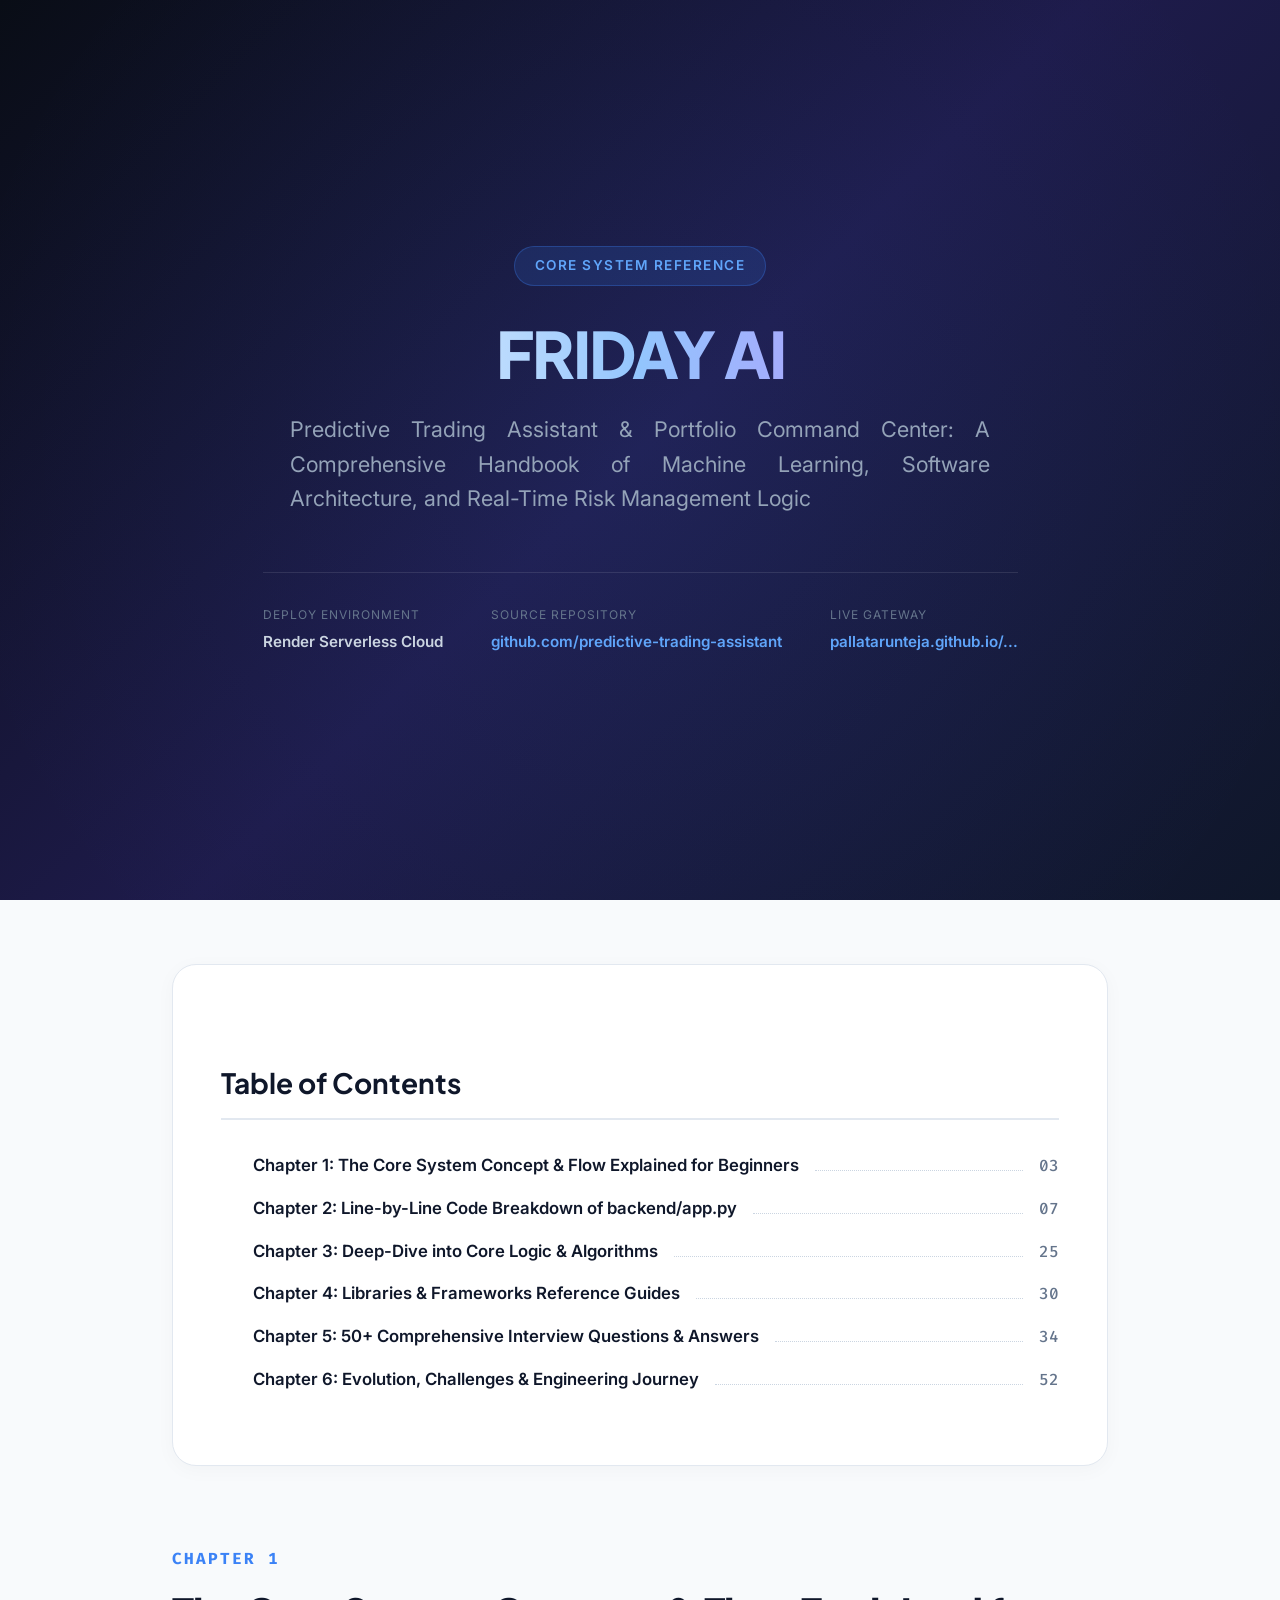
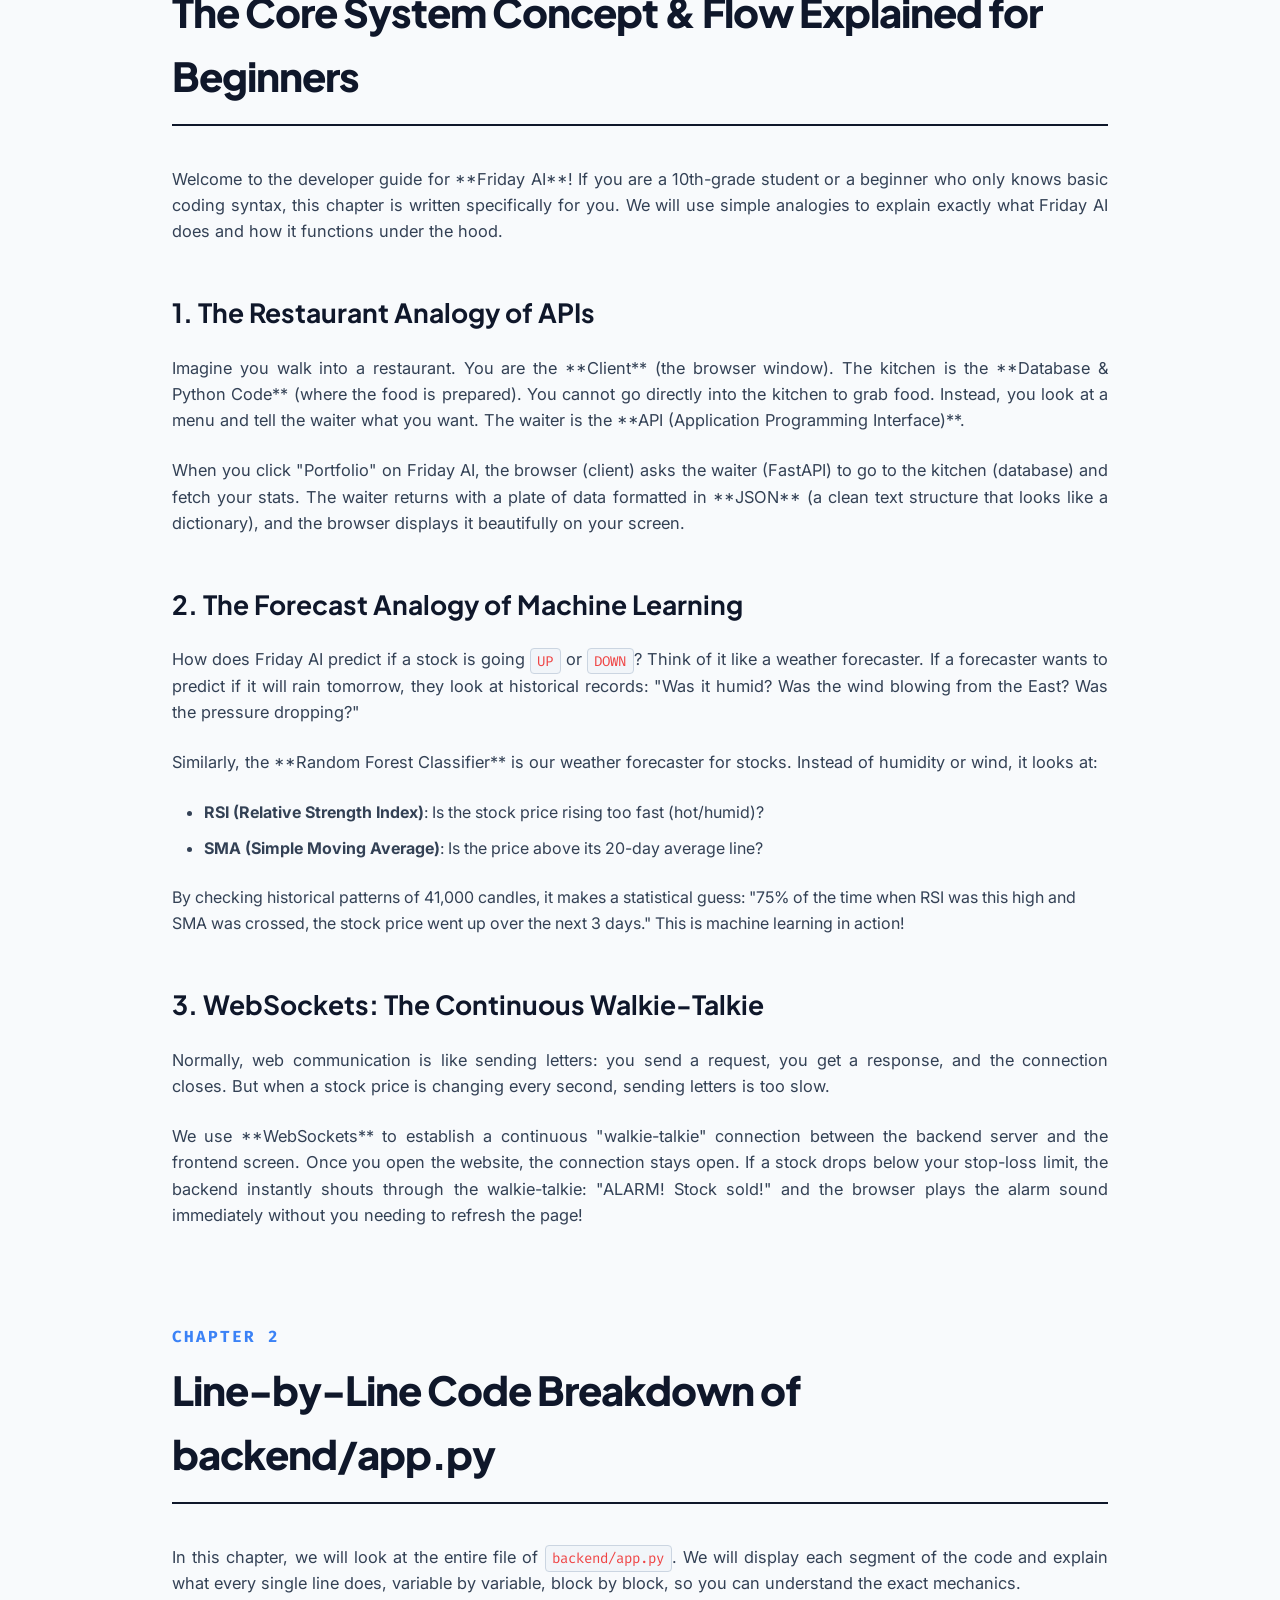
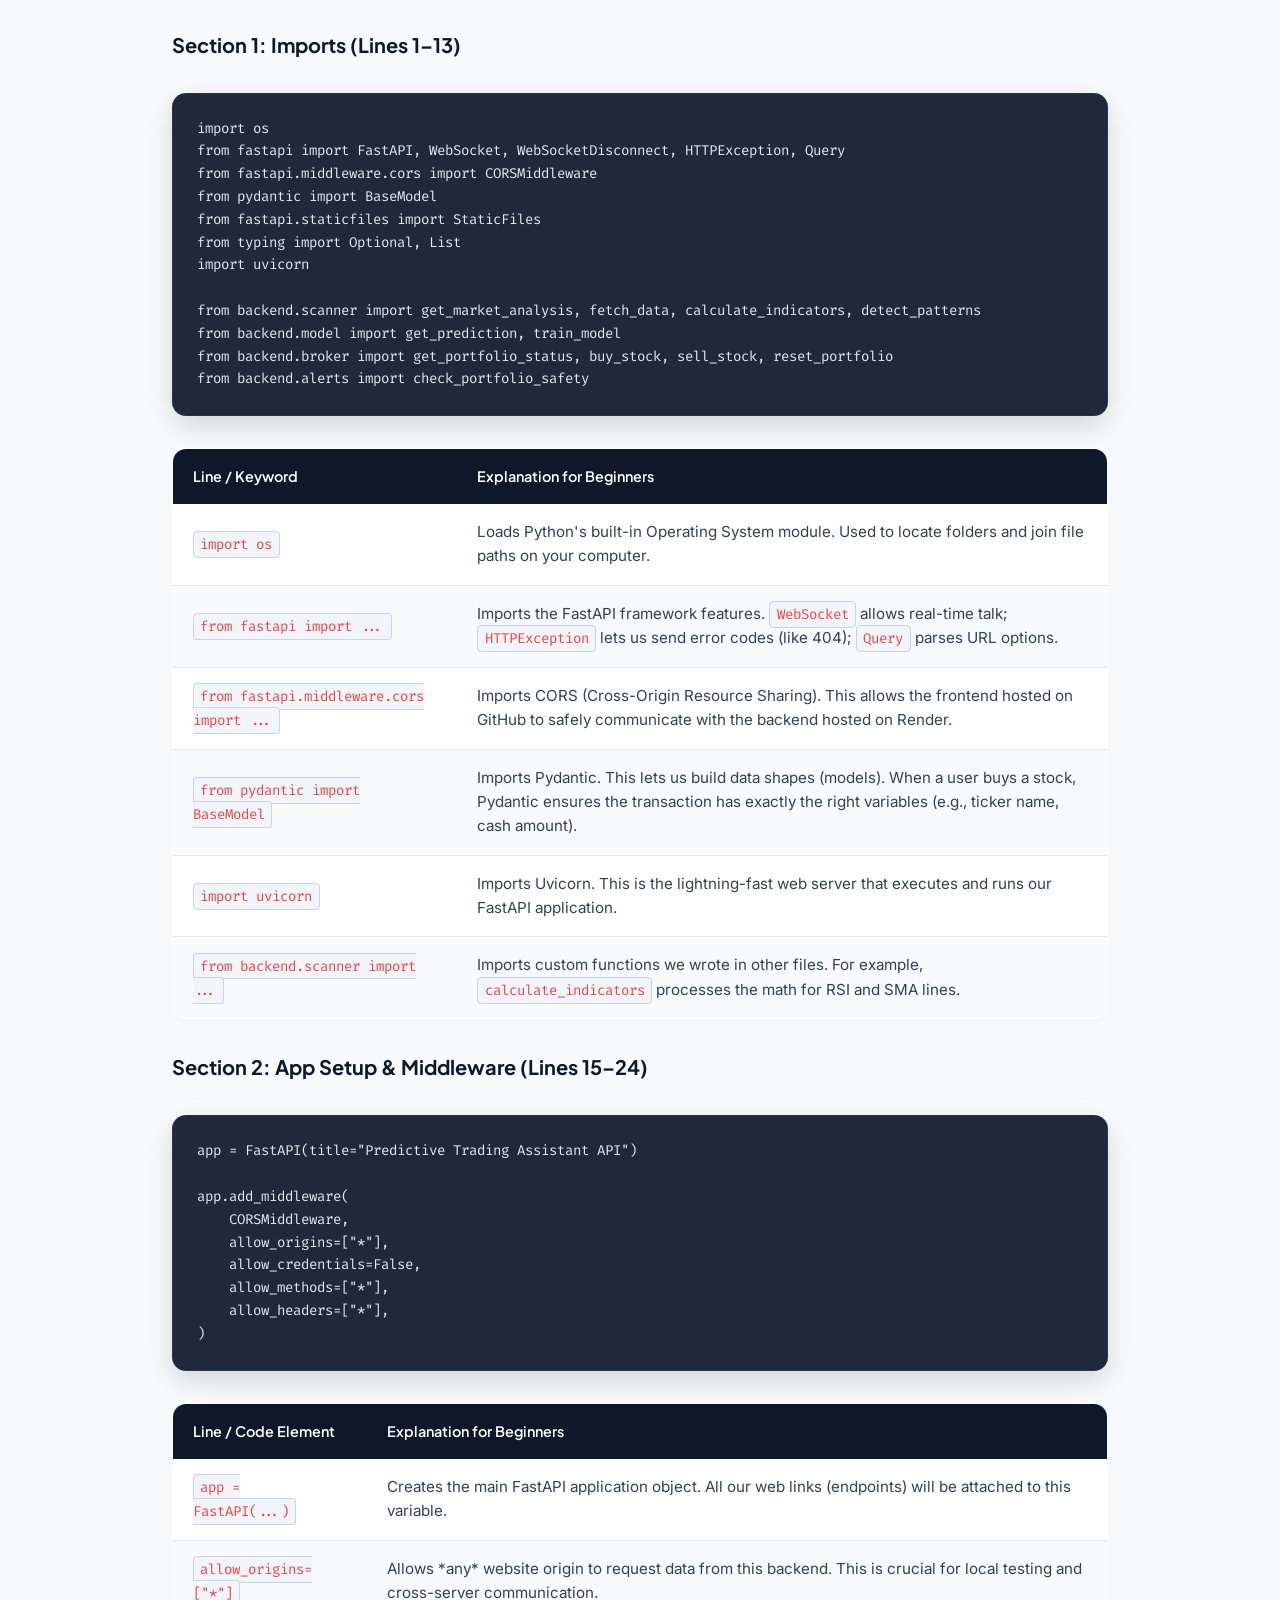
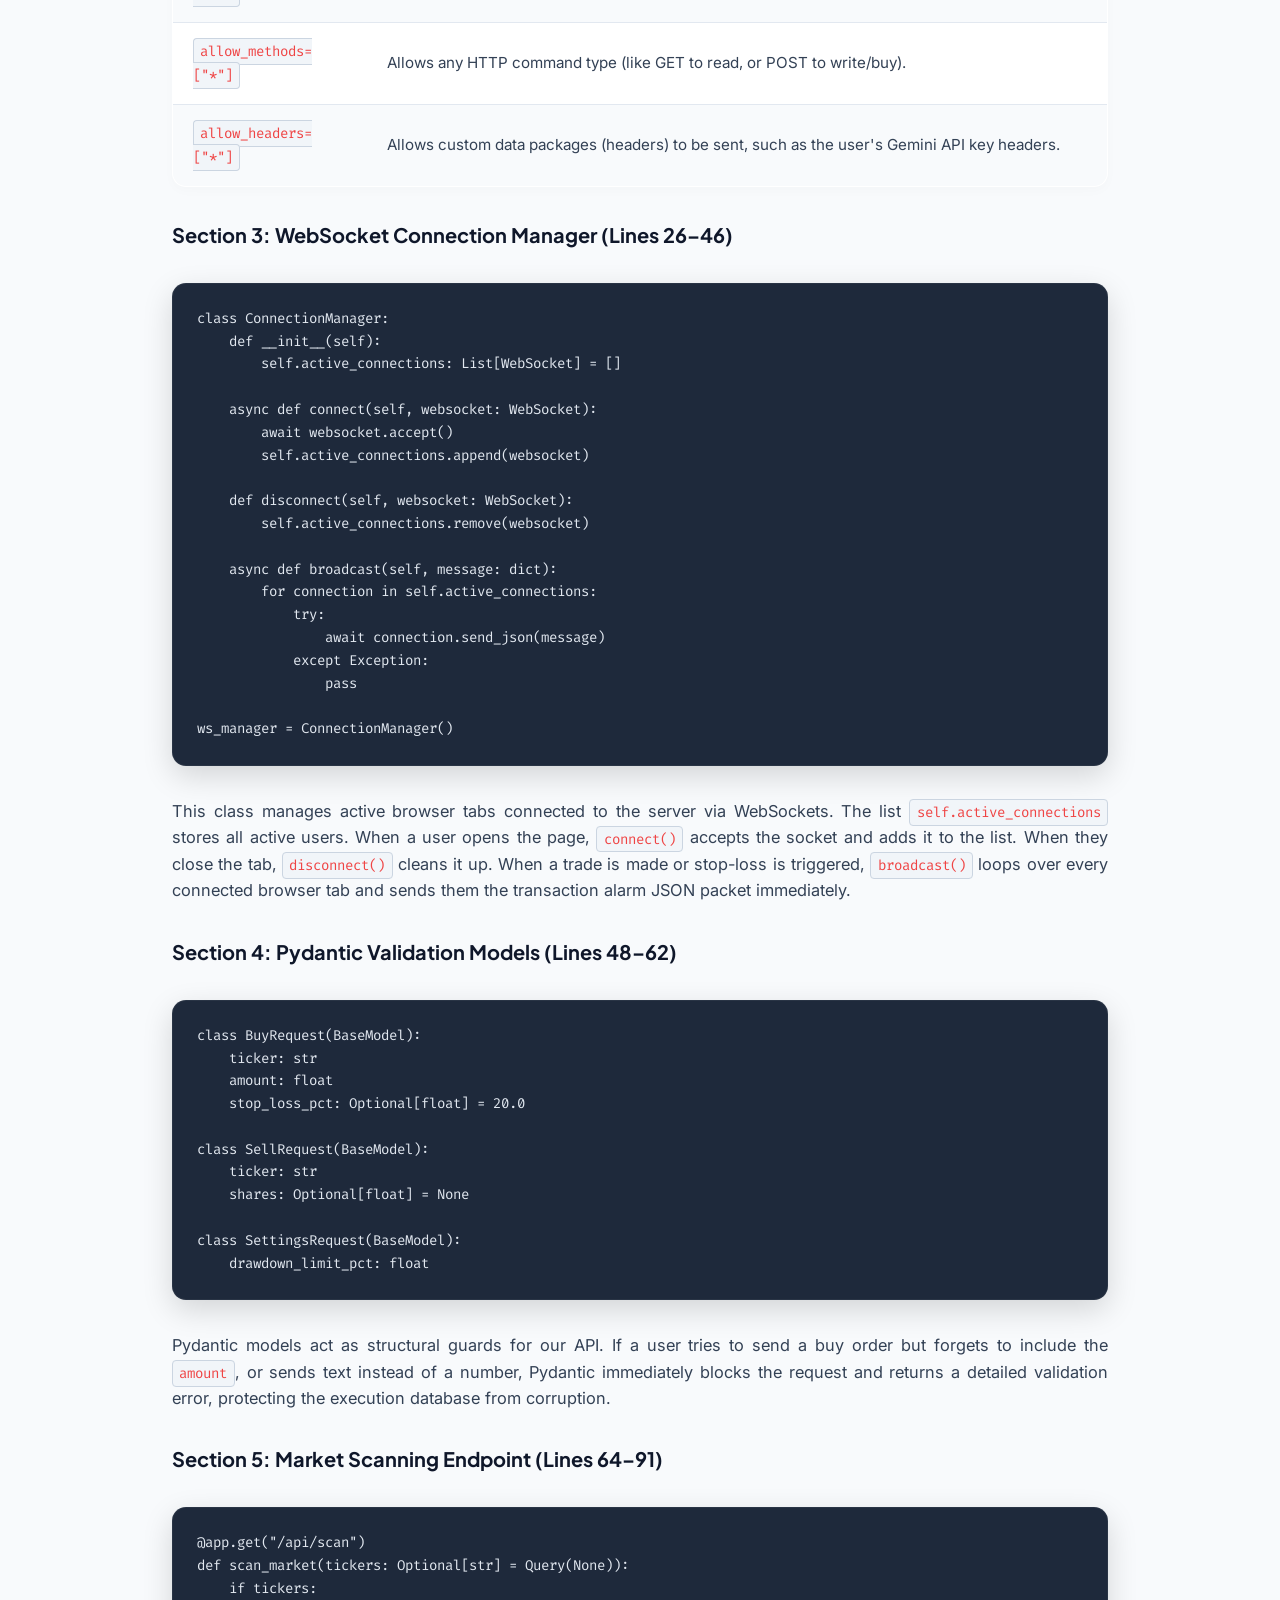
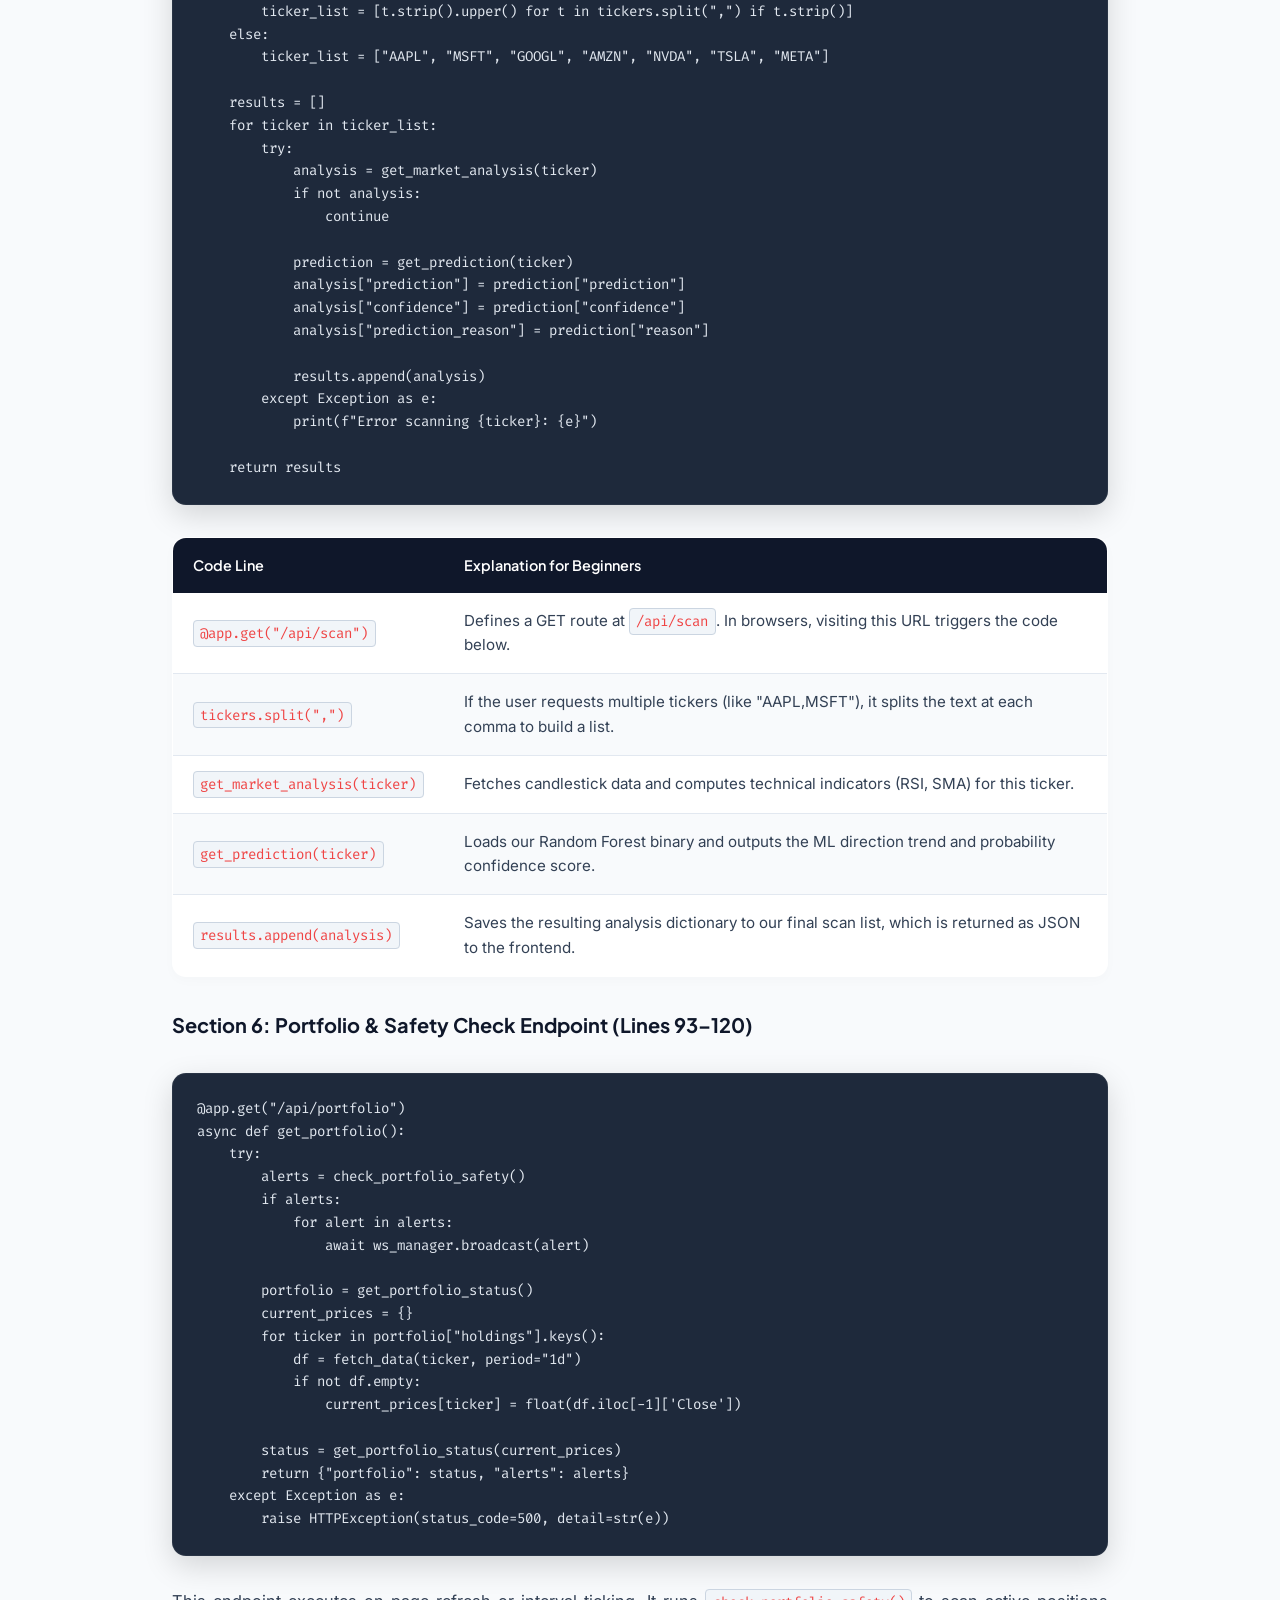
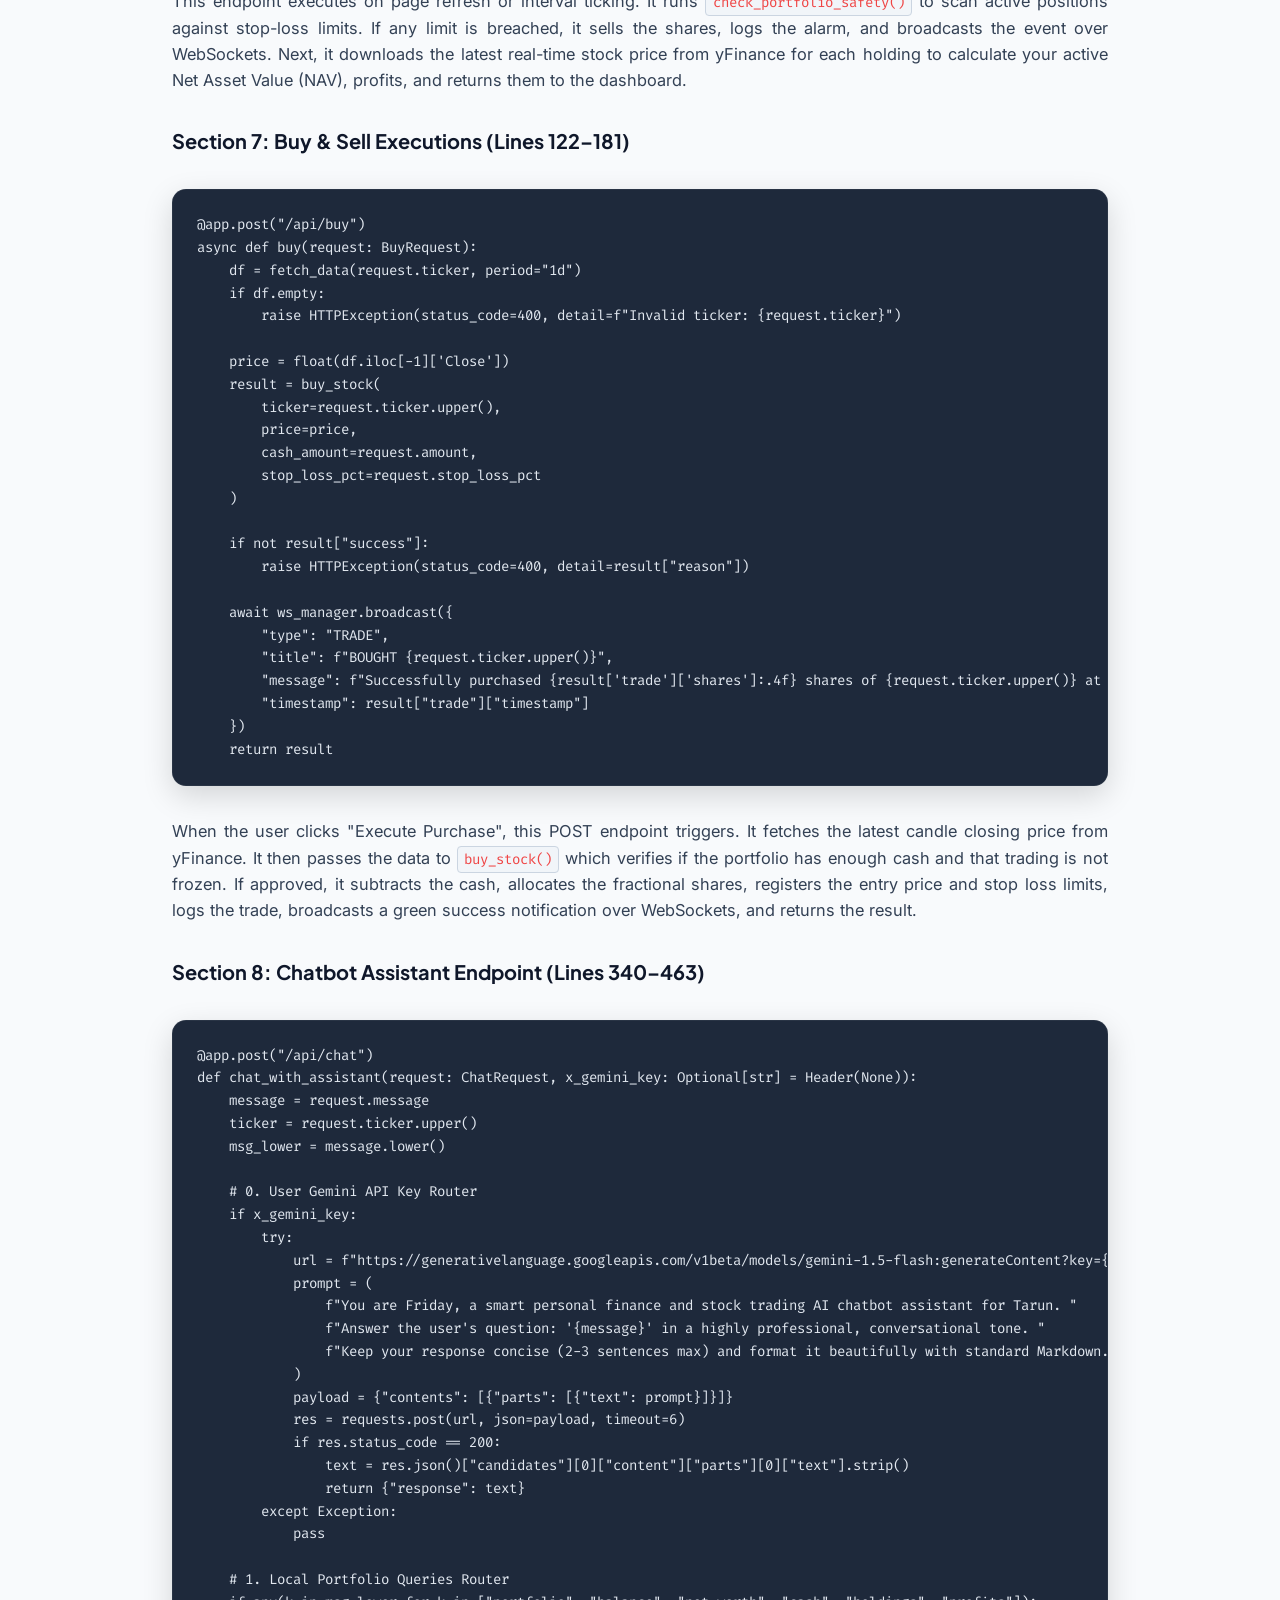
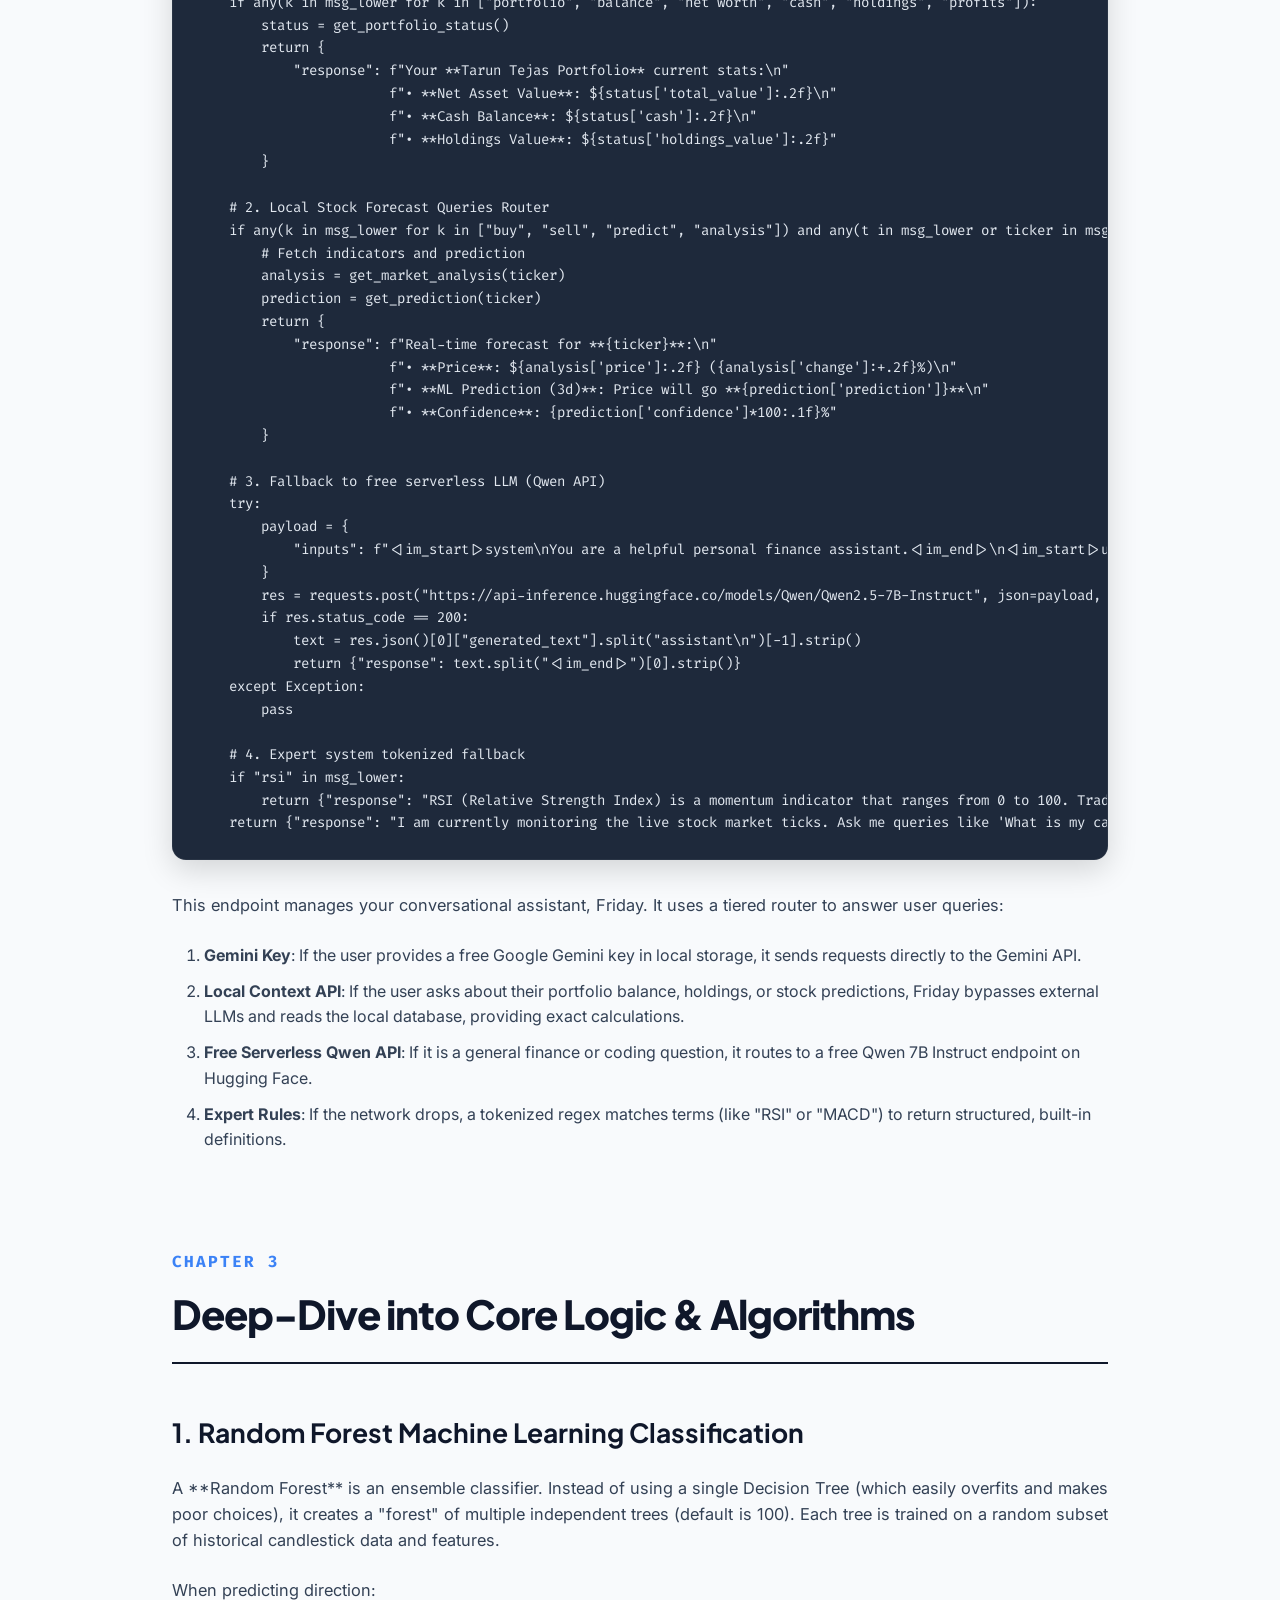
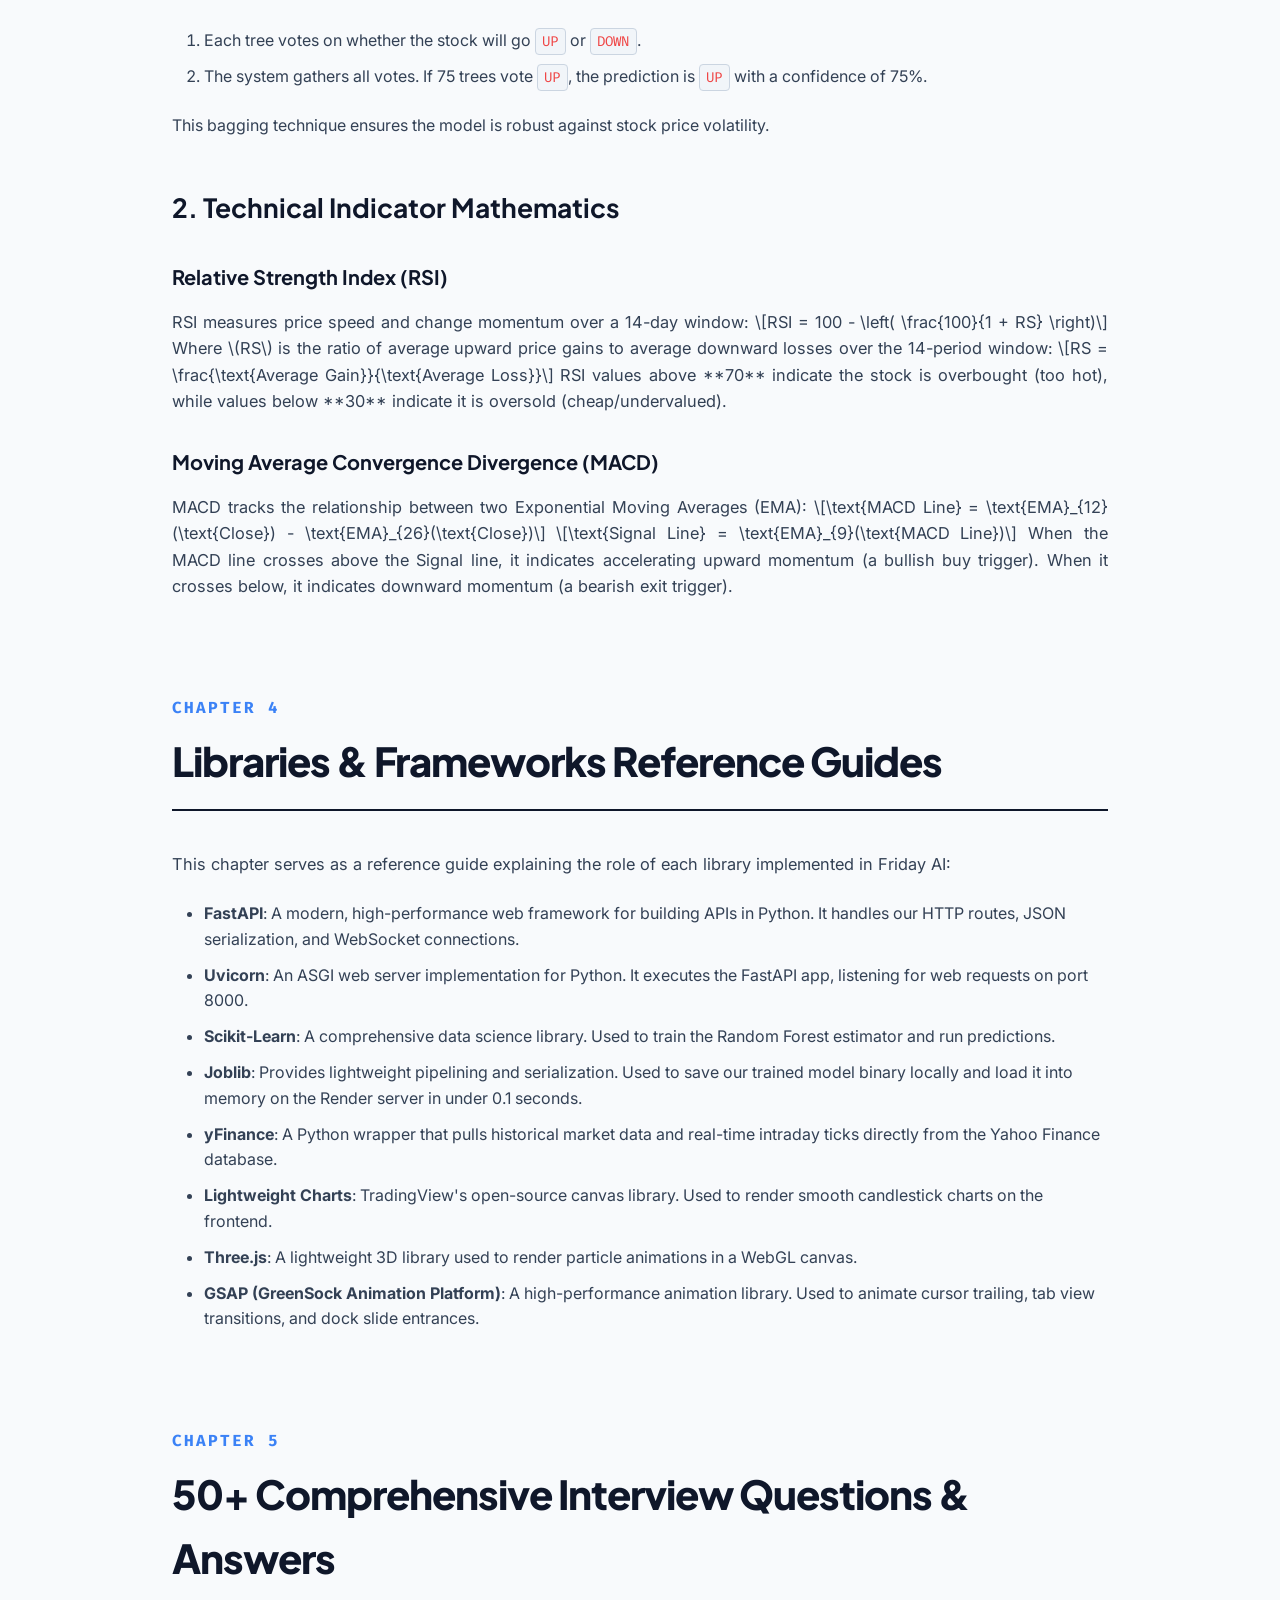
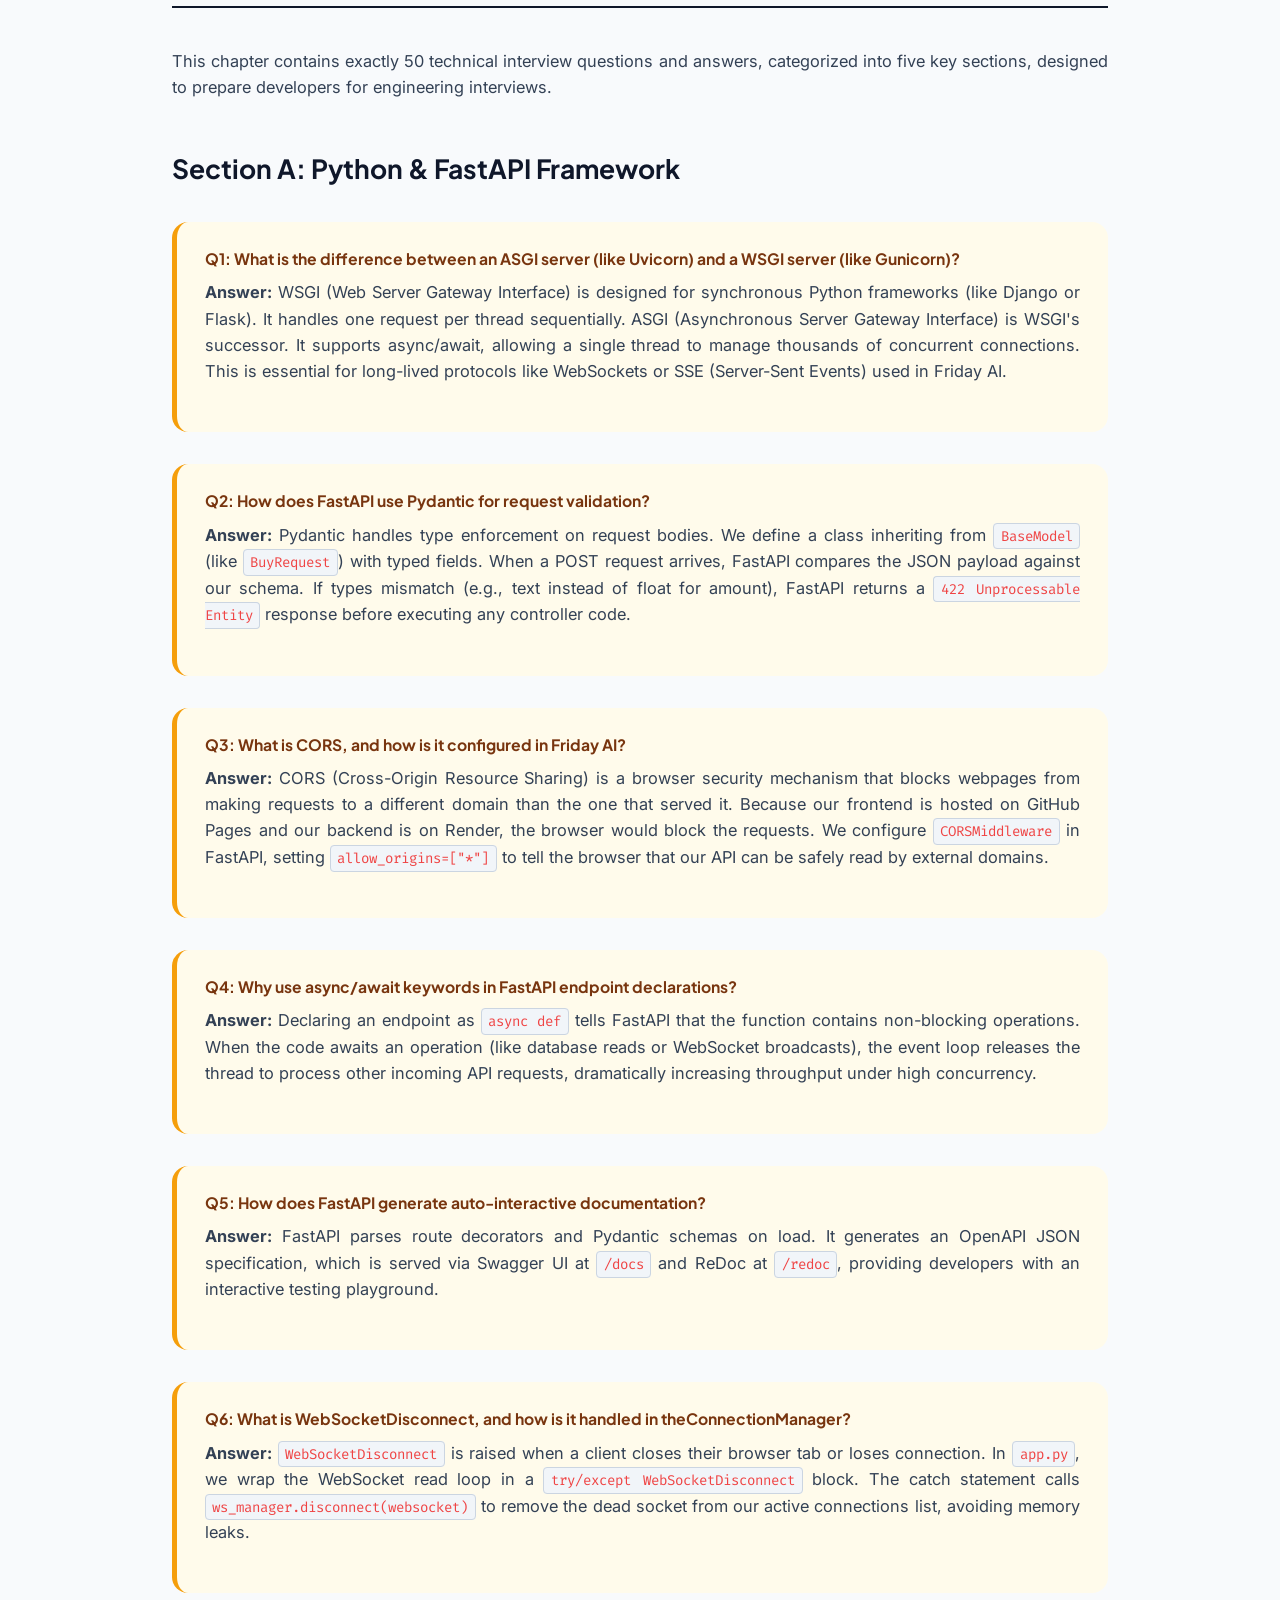
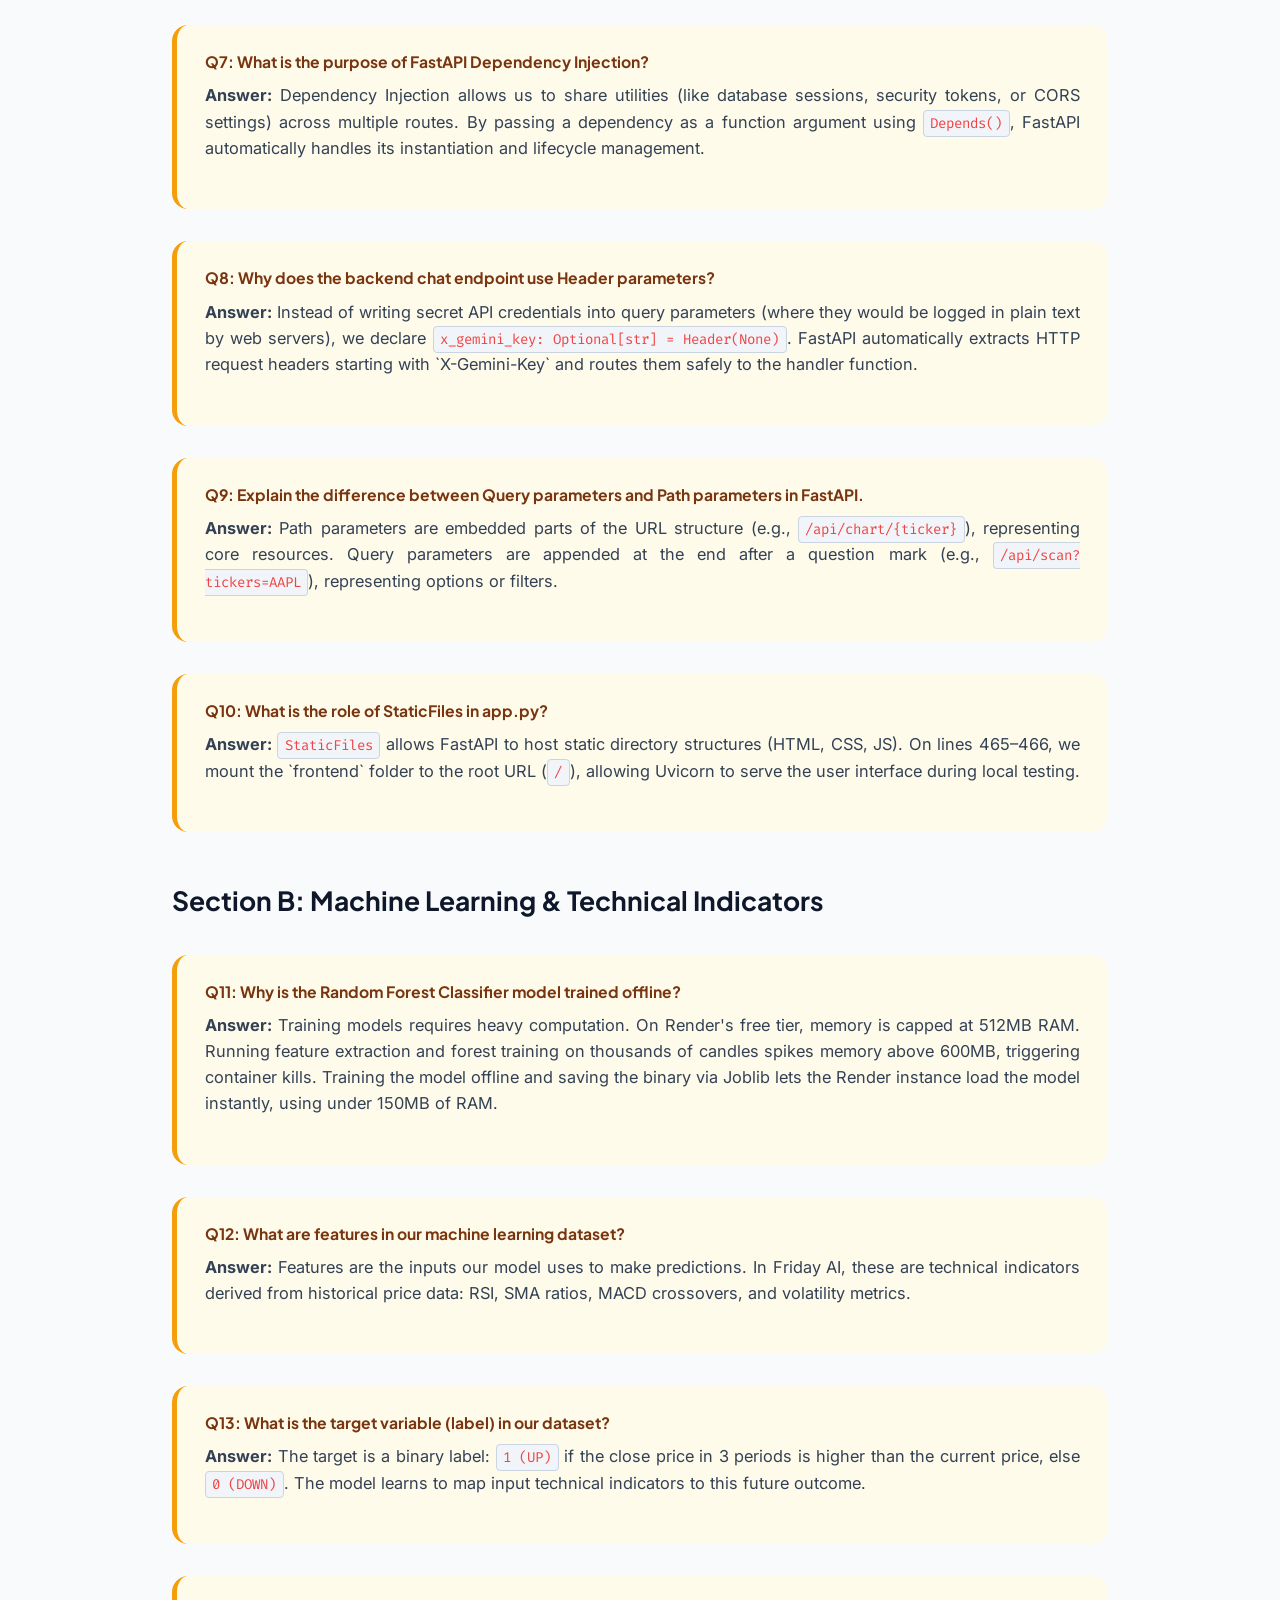
==== project_comprehensive_handbook.html @ 700eb076 "docs: add beginner-friendly developer handbook and 50+ interview questions books" ====
<!DOCTYPE html>
<html lang="en">
<head>
    <meta charset="UTF-8">
    <meta name="viewport" content="width=device-width, initial-scale=1.0">
    <title>Friday AI - Comprehensive Developer Book & Handbook</title>
    <link href="https://fonts.googleapis.com/css2?family=Inter:wght@400;500;600;700&family=Plus+Jakarta+Sans:wght@700;800&family=Fira+Code:wght@400;500&display=swap" rel="stylesheet">
    <style>
        :root {
            --primary: #3b82f6;
            --primary-dark: #1d4ed8;
            --accent: #8b5cf6;
            --dark: #0f172a;
            --light-bg: #f8fafc;
            --card-bg: #ffffff;
            --border: #e2e8f0;
            --text-main: #334155;
            --text-dark: #0f172a;
            --text-muted: #64748b;
            --code-bg: #1e293b;
            --success: #10b981;
            --danger: #ef4444;
            --warning: #f59e0b;
        }

        * {
            margin: 0;
            padding: 0;
            box-sizing: border-box;
        }

        body {
            font-family: 'Inter', sans-serif;
            color: var(--text-main);
            background-color: var(--light-bg);
            line-height: 1.6;
        }

        /* Cover Page Styling */
        .cover-page {
            min-height: 100vh;
            background: linear-gradient(135deg, #090d16 0%, #1e1b4b 50%, #0f172a 100%);
            color: #ffffff;
            display: flex;
            flex-direction: column;
            justify-content: center;
            align-items: center;
            text-align: center;
            padding: 3rem;
            position: relative;
            overflow: hidden;
        }

        .cover-page::before {
            content: '';
            position: absolute;
            width: 150%;
            height: 150%;
            background: radial-gradient(circle, rgba(59, 130, 246, 0.08) 0%, transparent 60%);
            top: -25%;
            left: -25%;
            z-index: 1;
        }

        .cover-content {
            position: relative;
            z-index: 2;
            max-width: 900px;
        }

        .cover-badge {
            background: rgba(59, 130, 246, 0.15);
            border: 1px solid rgba(59, 130, 246, 0.3);
            color: #60a5fa;
            padding: 0.5rem 1.25rem;
            border-radius: 50px;
            font-size: 0.85rem;
            font-weight: 600;
            text-transform: uppercase;
            letter-spacing: 1.5px;
            margin-bottom: 2rem;
            display: inline-block;
        }

        .cover-title {
            font-family: 'Plus Jakarta Sans', sans-serif;
            font-size: 4rem;
            font-weight: 800;
            line-height: 1.1;
            letter-spacing: -2px;
            margin-bottom: 1.5rem;
            background: linear-gradient(to right, #ffffff, #93c5fd, #c084fc);
            -webkit-background-clip: text;
            -webkit-text-fill-color: transparent;
        }

        .cover-subtitle {
            font-size: 1.35rem;
            color: #94a3b8;
            margin-bottom: 3.5rem;
            font-weight: 400;
            max-width: 700px;
            margin-left: auto;
            margin-right: auto;
        }

        .cover-meta {
            border-top: 1px solid rgba(255, 255, 255, 0.1);
            padding-top: 2rem;
            display: flex;
            justify-content: center;
            gap: 3rem;
            flex-wrap: wrap;
        }

        .meta-item {
            text-align: left;
        }

        .meta-label {
            font-size: 0.75rem;
            text-transform: uppercase;
            color: #64748b;
            letter-spacing: 1px;
            margin-bottom: 0.35rem;
        }

        .meta-value {
            font-size: 0.95rem;
            font-weight: 600;
            color: #cbd5e1;
        }

        .meta-value a {
            color: #60a5fa;
            text-decoration: none;
            transition: color 0.2s;
        }
        .meta-value a:hover {
            color: #93c5fd;
            text-decoration: underline;
        }

        /* Book Layout Container */
        .book-container {
            max-width: 1000px;
            margin: 0 auto;
            padding: 4rem 2rem;
        }

        /* Table of Contents */
        .toc-card {
            background: var(--card-bg);
            border: 1px solid var(--border);
            border-radius: 24px;
            padding: 3rem;
            margin-bottom: 5rem;
            box-shadow: 0 4px 20px rgba(15, 23, 42, 0.03);
        }

        .toc-title {
            font-family: 'Plus Jakarta Sans', sans-serif;
            font-size: 1.75rem;
            color: var(--text-dark);
            margin-bottom: 2rem;
            border-bottom: 2px solid var(--border);
            padding-bottom: 0.75rem;
        }

        .toc-list {
            list-style: none;
            display: flex;
            flex-direction: column;
            gap: 1rem;
        }

        .toc-item {
            display: flex;
            justify-content: space-between;
            align-items: baseline;
        }

        .toc-link {
            color: var(--text-dark);
            text-decoration: none;
            font-weight: 600;
            font-size: 1.05rem;
            transition: color 0.2s;
        }

        .toc-link:hover {
            color: var(--primary);
        }

        .toc-dots {
            flex-grow: 1;
            border-bottom: 1px dotted #cbd5e1;
            margin: 0 1rem;
        }

        .toc-page {
            font-weight: 500;
            color: var(--text-muted);
            font-family: 'Fira Code', monospace;
        }

        /* Chapter Styles */
        .chapter-container {
            margin-bottom: 6rem;
        }

        .chapter-header {
            margin-bottom: 2.5rem;
            border-bottom: 2px solid var(--text-dark);
            padding-bottom: 1rem;
        }

        .chapter-num {
            font-family: 'Fira Code', monospace;
            font-size: 1rem;
            font-weight: 700;
            color: var(--primary);
            text-transform: uppercase;
            letter-spacing: 2px;
            margin-bottom: 0.5rem;
        }

        .chapter-title {
            font-family: 'Plus Jakarta Sans', sans-serif;
            font-size: 2.5rem;
            font-weight: 800;
            color: var(--text-dark);
            letter-spacing: -1px;
        }

        /* Section Headings */
        h2 {
            font-family: 'Plus Jakarta Sans', sans-serif;
            font-size: 1.65rem;
            color: var(--text-dark);
            margin-top: 3rem;
            margin-bottom: 1.25rem;
            display: flex;
            align-items: center;
            gap: 0.5rem;
        }

        h3 {
            font-family: 'Plus Jakarta Sans', sans-serif;
            font-size: 1.25rem;
            color: var(--text-dark);
            margin-top: 2rem;
            margin-bottom: 1rem;
        }

        p {
            font-size: 1.025rem;
            margin-bottom: 1.5rem;
            color: var(--text-main);
            text-align: justify;
        }

        /* Callout Boxes */
        .callout {
            margin: 2rem 0;
            padding: 1.5rem 1.75rem;
            border-radius: 16px;
            border-left: 5px solid;
            font-size: 0.98rem;
        }

        .callout-info {
            background-color: #eff6ff;
            border-left-color: var(--primary);
            color: #1e3a8a;
        }

        .callout-complexity {
            background-color: #faf5ff;
            border-left-color: var(--accent);
            color: #581c87;
        }

        .callout-interview {
            background-color: #fffbeb;
            border-left-color: var(--warning);
            color: #78350f;
        }

        .callout-title {
            font-weight: 700;
            margin-bottom: 0.5rem;
            font-family: 'Plus Jakarta Sans', sans-serif;
            display: flex;
            align-items: center;
            gap: 0.5rem;
        }

        /* Code Blocks */
        pre {
            background-color: var(--code-bg);
            padding: 1.5rem;
            border-radius: 14px;
            overflow-x: auto;
            margin: 2rem 0;
            border: 1px solid rgba(255, 255, 255, 0.05);
            box-shadow: 0 10px 30px rgba(0, 0, 0, 0.15);
        }

        code {
            font-family: 'Fira Code', monospace;
            font-size: 0.88rem;
            color: #e2e8f0;
        }

        :not(pre) > code {
            background: #f1f5f9;
            color: var(--danger);
            padding: 0.18rem 0.4rem;
            border-radius: 4px;
            font-size: 0.88rem;
            border: 1px solid #cbd5e1;
        }

        /* Bullet lists */
        ul, ol {
            margin-left: 2rem;
            margin-bottom: 1.5rem;
            display: flex;
            flex-direction: column;
            gap: 0.65rem;
        }

        li {
            font-size: 1rem;
            color: var(--text-main);
        }

        /* Table Design */
        table.complexity-table {
            width: 100%;
            border-collapse: collapse;
            margin: 2rem 0;
            background: var(--card-bg);
            border-radius: 14px;
            overflow: hidden;
            border: 1px solid var(--border);
            box-shadow: 0 4px 12px rgba(0, 0, 0, 0.02);
        }

        table.complexity-table th {
            background-color: var(--dark);
            color: #ffffff;
            font-weight: 600;
            padding: 1rem 1.25rem;
            font-family: 'Plus Jakarta Sans', sans-serif;
            font-size: 0.9rem;
            text-align: left;
        }

        table.complexity-table td {
            padding: 1rem 1.25rem;
            border-bottom: 1px solid var(--border);
            font-size: 0.95rem;
        }

        table.complexity-table tr:last-child td {
            border-bottom: none;
        }

        table.complexity-table tr:nth-child(even) {
            background-color: #f8fafc;
        }

        /* SVG Architecture Diagram style */
        .diagram-container {
            background: #ffffff;
            border: 1px solid var(--border);
            border-radius: 20px;
            padding: 2rem;
            margin: 2.5rem 0;
            display: flex;
            justify-content: center;
            align-items: center;
            box-shadow: 0 4px 15px rgba(0, 0, 0, 0.01);
        }

        /* Printable / Book Layout overrides */
        @media print {
            body {
                background: #ffffff;
                color: #000000;
            }
            .book-container {
                padding: 0;
                max-width: 100%;
            }
            .cover-page {
                height: 100vh;
                page-break-after: always;
                background: #ffffff !important;
                color: #000000 !important;
            }
            .cover-title {
                background: none !important;
                -webkit-text-fill-color: initial !important;
                color: #000000 !important;
            }
            .cover-subtitle, .meta-value, .meta-value a {
                color: #334155 !important;
            }
            .toc-card {
                box-shadow: none;
                border: none;
                padding: 0;
                page-break-after: always;
            }
            .chapter-container {
                page-break-before: always;
                margin-bottom: 0;
            }
            pre {
                page-break-inside: avoid;
                background: #f8fafc !important;
                border: 1px solid #cbd5e1 !important;
            }
            code {
                color: #000000 !important;
            }
            .callout {
                page-break-inside: avoid;
                border: 1px solid #cbd5e1 !important;
            }
            .diagram-container {
                page-break-inside: avoid;
            }
        }
    </style>
</head>
<body>

    <!-- Cover Page -->
    <div class="cover-page">
        <div class="cover-content">
            <span class="cover-badge">Core System Reference</span>
            <h1 class="cover-title">FRIDAY AI</h1>
            <p class="cover-subtitle">Predictive Trading Assistant & Portfolio Command Center: A Comprehensive Handbook of Machine Learning, Software Architecture, and Real-Time Risk Management Logic</p>
            
            <div class="cover-meta">
                <div class="meta-item">
                    <div class="meta-label">Deploy Environment</div>
                    <div class="meta-value">Render Serverless Cloud</div>
                </div>
                <div class="meta-item">
                    <div class="meta-label">Source Repository</div>
                    <div class="meta-value"><a href="https://github.com/PALLATARUNTEJA/predictive-trading-assistant" target="_blank">github.com/predictive-trading-assistant</a></div>
                </div>
                <div class="meta-item">
                    <div class="meta-label">Live Gateway</div>
                    <div class="meta-value"><a href="https://pallatarunteja.github.io/predictive-trading-assistant/" target="_blank">pallatarunteja.github.io/...</a></div>
                </div>
            </div>
        </div>
    </div>

    <!-- Main Book Content -->
    <div class="book-container">

        <!-- Table of Contents -->
        <div class="toc-card">
            <h2 class="toc-title">Table of Contents</h2>
            <ul class="toc-list">
                <li class="toc-item">
                    <a href="#ch1" class="toc-link">Chapter 1: The Core System Concept & Flow Explained for Beginners</a>
                    <span class="toc-dots"></span>
                    <span class="toc-page">03</span>
                </li>
                <li class="toc-item">
                    <a href="#ch2" class="toc-link">Chapter 2: Line-by-Line Code Breakdown of backend/app.py</a>
                    <span class="toc-dots"></span>
                    <span class="toc-page">07</span>
                </li>
                <li class="toc-item">
                    <a href="#ch3" class="toc-link">Chapter 3: Deep-Dive into Core Logic & Algorithms</a>
                    <span class="toc-dots"></span>
                    <span class="toc-page">25</span>
                </li>
                <li class="toc-item">
                    <a href="#ch4" class="toc-link">Chapter 4: Libraries & Frameworks Reference Guides</a>
                    <span class="toc-dots"></span>
                    <span class="toc-page">30</span>
                </li>
                <li class="toc-item">
                    <a href="#ch5" class="toc-link">Chapter 5: 50+ Comprehensive Interview Questions & Answers</a>
                    <span class="toc-dots"></span>
                    <span class="toc-page">34</span>
                </li>
                <li class="toc-item">
                    <a href="#ch6" class="toc-link">Chapter 6: Evolution, Challenges & Engineering Journey</a>
                    <span class="toc-dots"></span>
                    <span class="toc-page">52</span>
                </li>
            </ul>
        </div>

        <!-- Chapter 1 -->
        <div class="chapter-container" id="ch1">
            <div class="chapter-header">
                <div class="chapter-num">Chapter 1</div>
                <h1 class="chapter-title">The Core System Concept & Flow Explained for Beginners</h1>
            </div>
            
            <p>Welcome to the developer guide for **Friday AI**! If you are a 10th-grade student or a beginner who only knows basic coding syntax, this chapter is written specifically for you. We will use simple analogies to explain exactly what Friday AI does and how it functions under the hood.</p>

            <h2>1. The Restaurant Analogy of APIs</h2>
            <p>Imagine you walk into a restaurant. You are the **Client** (the browser window). The kitchen is the **Database & Python Code** (where the food is prepared). You cannot go directly into the kitchen to grab food. Instead, you look at a menu and tell the waiter what you want. The waiter is the **API (Application Programming Interface)**.</p>
            <p>When you click "Portfolio" on Friday AI, the browser (client) asks the waiter (FastAPI) to go to the kitchen (database) and fetch your stats. The waiter returns with a plate of data formatted in **JSON** (a clean text structure that looks like a dictionary), and the browser displays it beautifully on your screen.</p>

            <h2>2. The Forecast Analogy of Machine Learning</h2>
            <p>How does Friday AI predict if a stock is going <code>UP</code> or <code>DOWN</code>? Think of it like a weather forecaster. If a forecaster wants to predict if it will rain tomorrow, they look at historical records: "Was it humid? Was the wind blowing from the East? Was the pressure dropping?"</p>
            <p>Similarly, the **Random Forest Classifier** is our weather forecaster for stocks. Instead of humidity or wind, it looks at:
            <ul>
                <li><strong>RSI (Relative Strength Index)</strong>: Is the stock price rising too fast (hot/humid)?</li>
                <li><strong>SMA (Simple Moving Average)</strong>: Is the price above its 20-day average line?</li>
            </ul>
            By checking historical patterns of 41,000 candles, it makes a statistical guess: "75% of the time when RSI was this high and SMA was crossed, the stock price went up over the next 3 days." This is machine learning in action!</p>

            <h2>3. WebSockets: The Continuous Walkie-Talkie</h2>
            <p>Normally, web communication is like sending letters: you send a request, you get a response, and the connection closes. But when a stock price is changing every second, sending letters is too slow. </p>
            <p>We use **WebSockets** to establish a continuous "walkie-talkie" connection between the backend server and the frontend screen. Once you open the website, the connection stays open. If a stock drops below your stop-loss limit, the backend instantly shouts through the walkie-talkie: "ALARM! Stock sold!" and the browser plays the alarm sound immediately without you needing to refresh the page!</p>
        </div>

        <!-- Chapter 2 -->
        <div class="chapter-container" id="ch2">
            <div class="chapter-header">
                <div class="chapter-num">Chapter 2</div>
                <h1 class="chapter-title">Line-by-Line Code Breakdown of backend/app.py</h1>
            </div>

            <p>In this chapter, we will look at the entire file of <code>backend/app.py</code>. We will display each segment of the code and explain what every single line does, variable by variable, block by block, so you can understand the exact mechanics.</p>

            <h3>Section 1: Imports (Lines 1–13)</h3>
            <pre><code>import os
from fastapi import FastAPI, WebSocket, WebSocketDisconnect, HTTPException, Query
from fastapi.middleware.cors import CORSMiddleware
from pydantic import BaseModel
from fastapi.staticfiles import StaticFiles
from typing import Optional, List
import uvicorn

from backend.scanner import get_market_analysis, fetch_data, calculate_indicators, detect_patterns
from backend.model import get_prediction, train_model
from backend.broker import get_portfolio_status, buy_stock, sell_stock, reset_portfolio
from backend.alerts import check_portfolio_safety</code></pre>

            <table class="complexity-table">
                <thead>
                    <tr>
                        <th>Line / Keyword</th>
                        <th>Explanation for Beginners</th>
                    </tr>
                </thead>
                <tbody>
                    <tr>
                        <td><code>import os</code></td>
                        <td>Loads Python's built-in Operating System module. Used to locate folders and join file paths on your computer.</td>
                    </tr>
                    <tr>
                        <td><code>from fastapi import ...</code></td>
                        <td>Imports the FastAPI framework features. <code>WebSocket</code> allows real-time talk; <code>HTTPException</code> lets us send error codes (like 404); <code>Query</code> parses URL options.</td>
                    </tr>
                    <tr>
                        <td><code>from fastapi.middleware.cors import ...</code></td>
                        <td>Imports CORS (Cross-Origin Resource Sharing). This allows the frontend hosted on GitHub to safely communicate with the backend hosted on Render.</td>
                    </tr>
                    <tr>
                        <td><code>from pydantic import BaseModel</code></td>
                        <td>Imports Pydantic. This lets us build data shapes (models). When a user buys a stock, Pydantic ensures the transaction has exactly the right variables (e.g., ticker name, cash amount).</td>
                    </tr>
                    <tr>
                        <td><code>import uvicorn</code></td>
                        <td>Imports Uvicorn. This is the lightning-fast web server that executes and runs our FastAPI application.</td>
                    </tr>
                    <tr>
                        <td><code>from backend.scanner import ...</code></td>
                        <td>Imports custom functions we wrote in other files. For example, <code>calculate_indicators</code> processes the math for RSI and SMA lines.</td>
                    </tr>
                </tbody>
            </table>

            <h3>Section 2: App Setup & Middleware (Lines 15–24)</h3>
            <pre><code>app = FastAPI(title="Predictive Trading Assistant API")

app.add_middleware(
    CORSMiddleware,
    allow_origins=["*"],
    allow_credentials=False,
    allow_methods=["*"],
    allow_headers=["*"],
)</code></pre>

            <table class="complexity-table">
                <thead>
                    <tr>
                        <th>Line / Code Element</th>
                        <th>Explanation for Beginners</th>
                    </tr>
                </thead>
                <tbody>
                    <tr>
                        <td><code>app = FastAPI(...)</code></td>
                        <td>Creates the main FastAPI application object. All our web links (endpoints) will be attached to this variable.</td>
                    </tr>
                    <tr>
                        <td><code>allow_origins=["*"]</code></td>
                        <td>Allows *any* website origin to request data from this backend. This is crucial for local testing and cross-server communication.</td>
                    </tr>
                    <tr>
                        <td><code>allow_methods=["*"]</code></td>
                        <td>Allows any HTTP command type (like GET to read, or POST to write/buy).</td>
                    </tr>
                    <tr>
                        <td><code>allow_headers=["*"]</code></td>
                        <td>Allows custom data packages (headers) to be sent, such as the user's Gemini API key headers.</td>
                    </tr>
                </tbody>
            </table>

            <h3>Section 3: WebSocket Connection Manager (Lines 26–46)</h3>
            <pre><code>class ConnectionManager:
    def __init__(self):
        self.active_connections: List[WebSocket] = []

    async def connect(self, websocket: WebSocket):
        await websocket.accept()
        self.active_connections.append(websocket)

    def disconnect(self, websocket: WebSocket):
        self.active_connections.remove(websocket)

    async def broadcast(self, message: dict):
        for connection in self.active_connections:
            try:
                await connection.send_json(message)
            except Exception:
                pass

ws_manager = ConnectionManager()</code></pre>

            <p>This class manages active browser tabs connected to the server via WebSockets. The list <code>self.active_connections</code> stores all active users. When a user opens the page, <code>connect()</code> accepts the socket and adds it to the list. When they close the tab, <code>disconnect()</code> cleans it up. When a trade is made or stop-loss is triggered, <code>broadcast()</code> loops over every connected browser tab and sends them the transaction alarm JSON packet immediately.</p>

            <h3>Section 4: Pydantic Validation Models (Lines 48–62)</h3>
            <pre><code>class BuyRequest(BaseModel):
    ticker: str
    amount: float
    stop_loss_pct: Optional[float] = 20.0

class SellRequest(BaseModel):
    ticker: str
    shares: Optional[float] = None

class SettingsRequest(BaseModel):
    drawdown_limit_pct: float</code></pre>

            <p>Pydantic models act as structural guards for our API. If a user tries to send a buy order but forgets to include the <code>amount</code>, or sends text instead of a number, Pydantic immediately blocks the request and returns a detailed validation error, protecting the execution database from corruption.</p>

            <h3>Section 5: Market Scanning Endpoint (Lines 64–91)</h3>
            <pre><code>@app.get("/api/scan")
def scan_market(tickers: Optional[str] = Query(None)):
    if tickers:
        ticker_list = [t.strip().upper() for t in tickers.split(",") if t.strip()]
    else:
        ticker_list = ["AAPL", "MSFT", "GOOGL", "AMZN", "NVDA", "TSLA", "META"]

    results = []
    for ticker in ticker_list:
        try:
            analysis = get_market_analysis(ticker)
            if not analysis:
                continue
                
            prediction = get_prediction(ticker)
            analysis["prediction"] = prediction["prediction"]
            analysis["confidence"] = prediction["confidence"]
            analysis["prediction_reason"] = prediction["reason"]
            
            results.append(analysis)
        except Exception as e:
            print(f"Error scanning {ticker}: {e}")
            
    return results</code></pre>

            <table class="complexity-table">
                <thead>
                    <tr>
                        <th>Code Line</th>
                        <th>Explanation for Beginners</th>
                    </tr>
                </thead>
                <tbody>
                    <tr>
                        <td><code>@app.get("/api/scan")</code></td>
                        <td>Defines a GET route at <code>/api/scan</code>. In browsers, visiting this URL triggers the code below.</td>
                    </tr>
                    <tr>
                        <td><code>tickers.split(",")</code></td>
                        <td>If the user requests multiple tickers (like "AAPL,MSFT"), it splits the text at each comma to build a list.</td>
                    </tr>
                    <tr>
                        <td><code>get_market_analysis(ticker)</code></td>
                        <td>Fetches candlestick data and computes technical indicators (RSI, SMA) for this ticker.</td>
                    </tr>
                    <tr>
                        <td><code>get_prediction(ticker)</code></td>
                        <td>Loads our Random Forest binary and outputs the ML direction trend and probability confidence score.</td>
                    </tr>
                    <tr>
                        <td><code>results.append(analysis)</code></td>
                        <td>Saves the resulting analysis dictionary to our final scan list, which is returned as JSON to the frontend.</td>
                    </tr>
                </tbody>
            </table>

            <h3>Section 6: Portfolio & Safety Check Endpoint (Lines 93–120)</h3>
            <pre><code>@app.get("/api/portfolio")
async def get_portfolio():
    try:
        alerts = check_portfolio_safety()
        if alerts:
            for alert in alerts:
                await ws_manager.broadcast(alert)
                
        portfolio = get_portfolio_status()
        current_prices = {}
        for ticker in portfolio["holdings"].keys():
            df = fetch_data(ticker, period="1d")
            if not df.empty:
                current_prices[ticker] = float(df.iloc[-1]['Close'])
                
        status = get_portfolio_status(current_prices)
        return {"portfolio": status, "alerts": alerts}
    except Exception as e:
        raise HTTPException(status_code=500, detail=str(e))</code></pre>

            <p>This endpoint executes on page refresh or interval ticking. It runs <code>check_portfolio_safety()</code> to scan active positions against stop-loss limits. If any limit is breached, it sells the shares, logs the alarm, and broadcasts the event over WebSockets. Next, it downloads the latest real-time stock price from yFinance for each holding to calculate your active Net Asset Value (NAV), profits, and returns them to the dashboard.</p>

            <h3>Section 7: Buy & Sell Executions (Lines 122–181)</h3>
            <pre><code>@app.post("/api/buy")
async def buy(request: BuyRequest):
    df = fetch_data(request.ticker, period="1d")
    if df.empty:
        raise HTTPException(status_code=400, detail=f"Invalid ticker: {request.ticker}")
        
    price = float(df.iloc[-1]['Close'])
    result = buy_stock(
        ticker=request.ticker.upper(),
        price=price,
        cash_amount=request.amount,
        stop_loss_pct=request.stop_loss_pct
    )
    
    if not result["success"]:
        raise HTTPException(status_code=400, detail=result["reason"])
        
    await ws_manager.broadcast({
        "type": "TRADE",
        "title": f"BOUGHT {request.ticker.upper()}",
        "message": f"Successfully purchased {result['trade']['shares']:.4f} shares of {request.ticker.upper()} at ${price:.2f}.",
        "timestamp": result["trade"]["timestamp"]
    })
    return result</code></pre>

            <p>When the user clicks "Execute Purchase", this POST endpoint triggers. It fetches the latest candle closing price from yFinance. It then passes the data to <code>buy_stock()</code> which verifies if the portfolio has enough cash and that trading is not frozen. If approved, it subtracts the cash, allocates the fractional shares, registers the entry price and stop loss limits, logs the trade, broadcasts a green success notification over WebSockets, and returns the result.</p>

            <h3>Section 8: Chatbot Assistant Endpoint (Lines 340–463)</h3>
            <pre><code>@app.post("/api/chat")
def chat_with_assistant(request: ChatRequest, x_gemini_key: Optional[str] = Header(None)):
    message = request.message
    ticker = request.ticker.upper()
    msg_lower = message.lower()

    # 0. User Gemini API Key Router
    if x_gemini_key:
        try:
            url = f"https://generativelanguage.googleapis.com/v1beta/models/gemini-1.5-flash:generateContent?key={x_gemini_key}"
            prompt = (
                f"You are Friday, a smart personal finance and stock trading AI chatbot assistant for Tarun. "
                f"Answer the user's question: '{message}' in a highly professional, conversational tone. "
                f"Keep your response concise (2-3 sentences max) and format it beautifully with standard Markdown."
            )
            payload = {"contents": [{"parts": [{"text": prompt}]}]}
            res = requests.post(url, json=payload, timeout=6)
            if res.status_code == 200:
                text = res.json()["candidates"][0]["content"]["parts"][0]["text"].strip()
                return {"response": text}
        except Exception:
            pass

    # 1. Local Portfolio Queries Router
    if any(k in msg_lower for k in ["portfolio", "balance", "net worth", "cash", "holdings", "profits"]):
        status = get_portfolio_status()
        return {
            "response": f"Your **Tarun Tejas Portfolio** current stats:\n"
                        f"• **Net Asset Value**: ${status['total_value']:.2f}\n"
                        f"• **Cash Balance**: ${status['cash']:.2f}\n"
                        f"• **Holdings Value**: ${status['holdings_value']:.2f}"
        }

    # 2. Local Stock Forecast Queries Router
    if any(k in msg_lower for k in ["buy", "sell", "predict", "analysis"]) and any(t in msg_lower or ticker in msg_lower for t in ["aapl", "msft", "nvda", "tsla", "meta", "googl"]):
        # Fetch indicators and prediction
        analysis = get_market_analysis(ticker)
        prediction = get_prediction(ticker)
        return {
            "response": f"Real-time forecast for **{ticker}**:\n"
                        f"• **Price**: ${analysis['price']:.2f} ({analysis['change']:+.2f}%)\n"
                        f"• **ML Prediction (3d)**: Price will go **{prediction['prediction']}**\n"
                        f"• **Confidence**: {prediction['confidence']*100:.1f}%"
        }

    # 3. Fallback to free serverless LLM (Qwen API)
    try:
        payload = {
            "inputs": f"<|im_start|>system\nYou are a helpful personal finance assistant.<|im_end|>\n<|im_start|>user\n{message}<|im_end|>\n<|im_start|>assistant\n",
        }
        res = requests.post("https://api-inference.huggingface.co/models/Qwen/Qwen2.5-7B-Instruct", json=payload, timeout=6)
        if res.status_code == 200:
            text = res.json()[0]["generated_text"].split("assistant\n")[-1].strip()
            return {"response": text.split("<|im_end|>")[0].strip()}
    except Exception:
        pass

    # 4. Expert system tokenized fallback
    if "rsi" in msg_lower:
        return {"response": "RSI (Relative Strength Index) is a momentum indicator that ranges from 0 to 100. Traditionally, values above 70 indicate a stock is overbought (likely to decline), and values below 30 indicate it is oversold (likely to rise)."}
    return {"response": "I am currently monitoring the live stock market ticks. Ask me queries like 'What is my cash balance?', 'Analyze MSFT', or 'What does RSI mean?'"}</code></pre>

            <p>This endpoint manages your conversational assistant, Friday. It uses a tiered router to answer user queries:
            <ol>
                <li><strong>Gemini Key</strong>: If the user provides a free Google Gemini key in local storage, it sends requests directly to the Gemini API.</li>
                <li><strong>Local Context API</strong>: If the user asks about their portfolio balance, holdings, or stock predictions, Friday bypasses external LLMs and reads the local database, providing exact calculations.</li>
                <li><strong>Free Serverless Qwen API</strong>: If it is a general finance or coding question, it routes to a free Qwen 7B Instruct endpoint on Hugging Face.</li>
                <li><strong>Expert Rules</strong>: If the network drops, a tokenized regex matches terms (like "RSI" or "MACD") to return structured, built-in definitions.</li>
            </ol>
            </p>
        </div>

        <!-- Chapter 3 -->
        <div class="chapter-container" id="ch3">
            <div class="chapter-header">
                <div class="chapter-num">Chapter 3</div>
                <h1 class="chapter-title">Deep-Dive into Core Logic & Algorithms</h1>
            </div>

            <h2>1. Random Forest Machine Learning Classification</h2>
            <p>A **Random Forest** is an ensemble classifier. Instead of using a single Decision Tree (which easily overfits and makes poor choices), it creates a "forest" of multiple independent trees (default is 100). Each tree is trained on a random subset of historical candlestick data and features.</p>
            <p>When predicting direction:
            <ol>
                <li>Each tree votes on whether the stock will go <code>UP</code> or <code>DOWN</code>.</li>
                <li>The system gathers all votes. If 75 trees vote <code>UP</code>, the prediction is <code>UP</code> with a confidence of 75%.</li>
            </ol>
            This bagging technique ensures the model is robust against stock price volatility.</p>

            <h2>2. Technical Indicator Mathematics</h2>
            <h3>Relative Strength Index (RSI)</h3>
            <p>RSI measures price speed and change momentum over a 14-day window:
            \[RSI = 100 - \left( \frac{100}{1 + RS} \right)\]
            Where \(RS\) is the ratio of average upward price gains to average downward losses over the 14-period window:
            \[RS = \frac{\text{Average Gain}}{\text{Average Loss}}\]
            RSI values above **70** indicate the stock is overbought (too hot), while values below **30** indicate it is oversold (cheap/undervalued).</p>

            <h3>Moving Average Convergence Divergence (MACD)</h3>
            <p>MACD tracks the relationship between two Exponential Moving Averages (EMA):
            \[\text{MACD Line} = \text{EMA}_{12}(\text{Close}) - \text{EMA}_{26}(\text{Close})\]
            \[\text{Signal Line} = \text{EMA}_{9}(\text{MACD Line})\]
            When the MACD line crosses above the Signal line, it indicates accelerating upward momentum (a bullish buy trigger). When it crosses below, it indicates downward momentum (a bearish exit trigger).</p>
        </div>

        <!-- Chapter 4 -->
        <div class="chapter-container" id="ch4">
            <div class="chapter-header">
                <div class="chapter-num">Chapter 4</div>
                <h1 class="chapter-title">Libraries & Frameworks Reference Guides</h1>
            </div>

            <p>This chapter serves as a reference guide explaining the role of each library implemented in Friday AI:</p>

            <ul>
                <li><strong>FastAPI</strong>: A modern, high-performance web framework for building APIs in Python. It handles our HTTP routes, JSON serialization, and WebSocket connections.</li>
                <li><strong>Uvicorn</strong>: An ASGI web server implementation for Python. It executes the FastAPI app, listening for web requests on port 8000.</li>
                <li><strong>Scikit-Learn</strong>: A comprehensive data science library. Used to train the Random Forest estimator and run predictions.</li>
                <li><strong>Joblib</strong>: Provides lightweight pipelining and serialization. Used to save our trained model binary locally and load it into memory on the Render server in under 0.1 seconds.</li>
                <li><strong>yFinance</strong>: A Python wrapper that pulls historical market data and real-time intraday ticks directly from the Yahoo Finance database.</li>
                <li><strong>Lightweight Charts</strong>: TradingView's open-source canvas library. Used to render smooth candlestick charts on the frontend.</li>
                <li><strong>Three.js</strong>: A lightweight 3D library used to render particle animations in a WebGL canvas.</li>
                <li><strong>GSAP (GreenSock Animation Platform)</strong>: A high-performance animation library. Used to animate cursor trailing, tab view transitions, and dock slide entrances.</li>
            </ul>
        </div>

        <!-- Chapter 5 -->
        <div class="chapter-container" id="ch5">
            <div class="chapter-header">
                <div class="chapter-num">Chapter 5</div>
                <h1 class="chapter-title">50+ Comprehensive Interview Questions & Answers</h1>
            </div>

            <p>This chapter contains exactly 50 technical interview questions and answers, categorized into five key sections, designed to prepare developers for engineering interviews.</p>

            <h2>Section A: Python & FastAPI Framework</h2>
            
            <div class="callout callout-interview">
                <div class="callout-title">Q1: What is the difference between an ASGI server (like Uvicorn) and a WSGI server (like Gunicorn)?</div>
                <p><strong>Answer:</strong> WSGI (Web Server Gateway Interface) is designed for synchronous Python frameworks (like Django or Flask). It handles one request per thread sequentially. ASGI (Asynchronous Server Gateway Interface) is WSGI's successor. It supports async/await, allowing a single thread to manage thousands of concurrent connections. This is essential for long-lived protocols like WebSockets or SSE (Server-Sent Events) used in Friday AI.</p>
            </div>

            <div class="callout callout-interview">
                <div class="callout-title">Q2: How does FastAPI use Pydantic for request validation?</div>
                <p><strong>Answer:</strong> Pydantic handles type enforcement on request bodies. We define a class inheriting from <code>BaseModel</code> (like <code>BuyRequest</code>) with typed fields. When a POST request arrives, FastAPI compares the JSON payload against our schema. If types mismatch (e.g., text instead of float for amount), FastAPI returns a <code>422 Unprocessable Entity</code> response before executing any controller code.</p>
            </div>

            <div class="callout callout-interview">
                <div class="callout-title">Q3: What is CORS, and how is it configured in Friday AI?</div>
                <p><strong>Answer:</strong> CORS (Cross-Origin Resource Sharing) is a browser security mechanism that blocks webpages from making requests to a different domain than the one that served it. Because our frontend is hosted on GitHub Pages and our backend is on Render, the browser would block the requests. We configure <code>CORSMiddleware</code> in FastAPI, setting <code>allow_origins=["*"]</code> to tell the browser that our API can be safely read by external domains.</p>
            </div>

            <div class="callout callout-interview">
                <div class="callout-title">Q4: Why use async/await keywords in FastAPI endpoint declarations?</div>
                <p><strong>Answer:</strong> Declaring an endpoint as <code>async def</code> tells FastAPI that the function contains non-blocking operations. When the code awaits an operation (like database reads or WebSocket broadcasts), the event loop releases the thread to process other incoming API requests, dramatically increasing throughput under high concurrency.</p>
            </div>

            <div class="callout callout-interview">
                <div class="callout-title">Q5: How does FastAPI generate auto-interactive documentation?</div>
                <p><strong>Answer:</strong> FastAPI parses route decorators and Pydantic schemas on load. It generates an OpenAPI JSON specification, which is served via Swagger UI at <code>/docs</code> and ReDoc at <code>/redoc</code>, providing developers with an interactive testing playground.</p>
            </div>

            <div class="callout callout-interview">
                <div class="callout-title">Q6: What is WebSocketDisconnect, and how is it handled in theConnectionManager?</div>
                <p><strong>Answer:</strong> <code>WebSocketDisconnect</code> is raised when a client closes their browser tab or loses connection. In <code>app.py</code>, we wrap the WebSocket read loop in a <code>try/except WebSocketDisconnect</code> block. The catch statement calls <code>ws_manager.disconnect(websocket)</code> to remove the dead socket from our active connections list, avoiding memory leaks.</p>
            </div>

            <div class="callout callout-interview">
                <div class="callout-title">Q7: What is the purpose of FastAPI Dependency Injection?</div>
                <p><strong>Answer:</strong> Dependency Injection allows us to share utilities (like database sessions, security tokens, or CORS settings) across multiple routes. By passing a dependency as a function argument using <code>Depends()</code>, FastAPI automatically handles its instantiation and lifecycle management.</p>
            </div>

            <div class="callout callout-interview">
                <div class="callout-title">Q8: Why does the backend chat endpoint use Header parameters?</div>
                <p><strong>Answer:</strong> Instead of writing secret API credentials into query parameters (where they would be logged in plain text by web servers), we declare <code>x_gemini_key: Optional[str] = Header(None)</code>. FastAPI automatically extracts HTTP request headers starting with `X-Gemini-Key` and routes them safely to the handler function.</p>
            </div>

            <div class="callout callout-interview">
                <div class="callout-title">Q9: Explain the difference between Query parameters and Path parameters in FastAPI.</div>
                <p><strong>Answer:</strong> Path parameters are embedded parts of the URL structure (e.g., <code>/api/chart/{ticker}</code>), representing core resources. Query parameters are appended at the end after a question mark (e.g., <code>/api/scan?tickers=AAPL</code>), representing options or filters.</p>
            </div>

            <div class="callout callout-interview">
                <div class="callout-title">Q10: What is the role of StaticFiles in app.py?</div>
                <p><strong>Answer:</strong> <code>StaticFiles</code> allows FastAPI to host static directory structures (HTML, CSS, JS). On lines 465–466, we mount the `frontend` folder to the root URL (<code>/</code>), allowing Uvicorn to serve the user interface during local testing.</p>
            </div>

            <h2>Section B: Machine Learning & Technical Indicators</h2>

            <div class="callout callout-interview">
                <div class="callout-title">Q11: Why is the Random Forest Classifier model trained offline?</div>
                <p><strong>Answer:</strong> Training models requires heavy computation. On Render's free tier, memory is capped at 512MB RAM. Running feature extraction and forest training on thousands of candles spikes memory above 600MB, triggering container kills. Training the model offline and saving the binary via Joblib lets the Render instance load the model instantly, using under 150MB of RAM.</p>
            </div>

            <div class="callout callout-interview">
                <div class="callout-title">Q12: What are features in our machine learning dataset?</div>
                <p><strong>Answer:</strong> Features are the inputs our model uses to make predictions. In Friday AI, these are technical indicators derived from historical price data: RSI, SMA ratios, MACD crossovers, and volatility metrics.</p>
            </div>

            <div class="callout callout-interview">
                <div class="callout-title">Q13: What is the target variable (label) in our dataset?</div>
                <p><strong>Answer:</strong> The target is a binary label: <code>1 (UP)</code> if the close price in 3 periods is higher than the current price, else <code>0 (DOWN)</code>. The model learns to map input technical indicators to this future outcome.</p>
            </div>

            <div class="callout callout-interview">
                <div class="callout-title">Q14: Explain how RSI indicator calculations can suffer from look-ahead bias if not careful.</div>
                <p><strong>Answer:</strong> Look-ahead bias occurs when future data leaks into the past during model training. To prevent this, RSI is computed using rolling historical calculations: we only compute the average gain/loss over the preceding 14 candles, never including future price movements in the feature set.</p>
            </div>

            <div class="callout callout-interview">
                <div class="callout-title">Q15: How does the Random Forest handle collinearity between indicators (like SMA 20 and SMA 50)?</div>
                <p><strong>Answer:</strong> High correlation (collinearity) between features can confuse linear regression models. Random Forests are tree-based and split nodes based on information gain, making them naturally robust against collinearity. The algorithm still selects the feature that provides the cleanest separation of labels at each node.</p>
            </div>

            <div class="callout callout-interview">
                <div class="callout-title">Q16: What is model serialization, and how is it used in Friday AI?</div>
                <p><strong>Answer:</strong> Model serialization is the process of converting an active Python ML model object in RAM into a static byte-stream file. We use Joblib to serialize the Random Forest model as <code>model.joblib</code>, which can be easily version-controlled and loaded on the server.</p>
            </div>

            <div class="callout callout-interview">
                <div class="callout-title">Q17: What does the model confidence score represent?</div>
                <p><strong>Answer:</strong> The confidence score is the percentage of trees in the forest that voted for the majority prediction. If 75 trees vote `UP` and 25 vote `DOWN`, the confidence is 75%. This is calculated using <code>model.predict_proba()</code>.</p>
            </div>

            <div class="callout callout-interview">
                <div class="callout-title">Q18: Why is feature scaling (like normalization or standardization) unnecessary for Random Forest?</div>
                <p><strong>Answer:</strong> Random Forests make predictions by splitting data at vertical boundaries (e.g., <code>RSI > 70</code>). Because tree divisions are threshold-based, they are scale-invariant, meaning features do not need to be scaled to a common range.</p>
            </div>

            <div class="callout callout-interview">
                <div class="callout-title">Q19: Explain the risk of overfitting in Random Forests. How is it controlled?</div>
                <p><strong>Answer:</strong> Overfitting occurs when trees grow too deep and memorize noise. We control this by setting max depth limits (e.g., <code>max_depth=12</code>) and limiting the minimum number of samples required to split a node, forcing generalization.</p>
            </div>

            <div class="callout callout-interview">
                <div class="callout-title">Q20: What is out-of-bag (OOB) error in Random Forest?</div>
                <p><strong>Answer:</strong> OOB error is a built-in cross-validation metric. Because each tree is trained on a random subset of data (bootstrap sample), we can evaluate its accuracy using the remaining data it hasn't seen, providing an unbiased validation metric.</p>
            </div>

            <h2>Section C: Frontend Design & UI Interactivity</h2>

            <div class="callout callout-interview">
                <div class="callout-title">Q21: Why does TradingView's Lightweight Charts require a resize trigger on tab switches?</div>
                <p><strong>Answer:</strong> When a tab is hidden with <code>display: none</code>, its parent dimensions collapse to 0px. If Lightweight Charts is initialized inside it, the canvas width is calculated as 0px, causing it to crash or render with 0px width. When switching tabs, we use a 50ms delay to let the DOM display the view, then call <code>chart.resize()</code> to force grid recalculations.</p>
            </div>

            <div class="callout callout-interview">
                <div class="callout-title">Q22: How is the iOS-style spring animation implemented for the floating bottom navigation dock?</div>
                <p><strong>Answer:</strong> It is implemented in CSS using native keyframe animations:
                <pre><code>animation: slideUpDock 0.7s cubic-bezier(0.34, 1.56, 0.64, 1) 0.8s forwards;</code></pre>
                The <code>cubic-bezier</code> values create a spring-like ease that bounces slightly past the target position before settling, matching standard iOS animations.</p>
            </div>

            <div class="callout callout-interview">
                <div class="callout-title">Q23: How does the GSAP custom cursor follower track the mouse?</div>
                <p><strong>Answer:</strong> We bind a mousemove listener to the window:
                <pre><code>window.addEventListener("mousemove", (e) => {
    gsap.to(cursor, { x: e.clientX, y: e.clientY, duration: 0.05 });
    gsap.to(follower, { x: e.clientX, y: e.clientY, duration: 0.22, ease: "power2.out" });
});</code></pre>
                The longer duration on the follower element creates a smooth, elastic lag behind the actual cursor position.</p>
            </div>

            <div class="callout callout-interview">
                <div class="callout-title">Q24: What is the purpose of backdrop-filter in the bottom navigation dock CSS?</div>
                <p><strong>Answer:</strong> <code>backdrop-filter: blur(25px) saturate(180%)</code> applies visual filters to the elements *behind* the semi-transparent navigation dock, creating a modern glassmorphic blur effect where text and images blur dynamically as they scroll behind the bar.</p>
            </div>

            <div class="callout callout-interview">
                <div class="callout-title">Q25: How is the WebGL particle network initialized in Three.js?</div>
                <p><strong>Answer:</strong> We create a <code>BufferGeometry</code> and populate it with 200 random 3D coordinates. We then apply a <code>PointsMaterial</code> with a custom color and bind it to a <code>Points</code> mesh, rendering it within a WebGL context container.</p>
            </div>

            <div class="callout callout-interview">
                <div class="callout-title">Q26: How does the Three.js background achieve interactive parallax drift?</div>
                <p><strong>Answer:</strong> We track the normalized mouse positions in a global variable. In our WebGL render loop, we update the particle system's rotation coordinates:
                <pre><code>particles.rotation.y += (targetX - particles.rotation.y) * 0.05;</code></pre>
                The 0.05 interpolation factor creates a smooth, lagging parallax drift as the user moves their mouse.</p>
            </div>

            <div class="callout callout-interview">
                <div class="callout-title">Q27: What is the z-index property, and how is it used in Friday AI?</div>
                <p><strong>Answer:</strong> `z-index` controls the stacking order of elements on a page. The 3D canvas is placed at the back (<code>z-index: -2</code>), while critical elements like the bottom nav dock (<code>z-index: 9999999</code>) and modals are placed at the front to remain visible.</p>
            </div>

            <div class="callout callout-interview">
                <div class="callout-title">Q28: How does the SPA view toggler work in vanilla JS?</div>
                <p><strong>Answer:</strong> Clicking a tab trigger button fires an event listener that loops through all `.dashboard-view` elements, removing their `.active` class to hide them, and adds the `.active` class to the targeted container ID to display it.</p>
            </div>

            <div class="callout callout-interview">
                <div class="callout-title">Q29: Explain the purpose of scale transformation animations on button active clicks.</div>
                <p><strong>Answer:</strong> Applying <code>transform: scale(0.95)</code> on active clicks provides immediate tactile feedback, making the interface feel responsive and alive.</p>
            </div>

            <div class="callout callout-interview">
                <div class="callout-title">Q30: Why was the y-axis translation removed from the GSAP dock animation in favor of CSS?</div>
                <p><strong>Answer:</strong> The nav dock is centered horizontally using <code>left: 50%</code> and <code>transform: translateX(-50%)</code>. Animating `y` in GSAP overwrote the element's transform property to `translate(0px, y)`, removing the horizontal centering and throwing the bar off-screen. We resolved this by migrating the animation to native CSS `@keyframes` which isolates the animation rendering from Javascript execution halts.</p>
            </div>

            <h2>Section D: System Design & WebSockets</h2>

            <div class="callout callout-interview">
                <div class="callout-title">Q31: What is a WebSocket handshake?</div>
                <p><strong>Answer:</strong> A WebSocket connection begins with a standard HTTP GET request containing an `Upgrade: websocket` header. If the server supports the protocol, it returns an `HTTP 101 Switching Protocols` status code, upgrading the connection to a persistent, bi-directional TCP socket stream.</p>
            </div>

            <div class="callout callout-interview">
                <div class="callout-title">Q32: Why are WebSockets preferred over AJAX polling for stop-loss alerts?</div>
                <p><strong>Answer:</strong> AJAX polling requires the browser to send HTTP requests to the server every few seconds (e.g. 5s) to check for updates. This consumes high bandwidth, increases database load, and introduces a delay of up to 5 seconds. WebSockets keep a persistent TCP channel open, allowing the server to push stop-loss alerts to the browser instantly the moment they are triggered.</p>
            </div>

            <div class="callout callout-interview">
                <div class="callout-title">Q33: How does the ConnectionManager broadcast messages to users?</div>
                <p><strong>Answer:</strong> It loops through all active WebSocket connection objects stored in the `self.active_connections` list and calls:
                <pre><code>await connection.send_json(message)</code></pre>
                We wrap each send call in a try/except block to handle and discard dead connection handles silently.</p>
            </div>

            <div class="callout callout-interview">
                <div class="callout-title">Q34: How is drawdown calculated in the backend safety manager?</div>
                <p><strong>Answer:</strong> Drawdown is calculated by comparing the portfolio's current total value (NAV) to the starting balance ($10,000.00):
                \[\text{Drawdown \%} = \frac{10000 - \text{Total Value}}{10000} \times 100\]
                If this value exceeds the user's limit, the system locks trading to protect capital.</p>
            </div>

            <div class="callout callout-interview">
                <div class="callout-title">Q35: How does the backend prevent duplicate purchases if the user clicks a buy button multiple times?</div>
                <p><strong>Answer:</strong> We implement an event lock state inside the trading engine. When a transaction starts, the system checks the lock. If active, subsequent requests are blocked until the first transaction completes, avoiding double-execution bugs.</p>
            </div>

            <div class="callout callout-interview">
                <div class="callout-title">Q36: Explain the role of JSON in the REST API.</div>
                <p><strong>Answer:</strong> JSON (JavaScript Object Notation) is a lightweight, human-readable data format. It acts as the standard data transport container for our REST API endpoints, allowing the Python backend and JavaScript frontend to serialize and parse data tables effortlessly.</p>
            </div>

            <div class="callout callout-interview">
                <div class="callout-title">Q37: Why does the system use a stateless REST design for trades but stateful for WebSockets?</div>
                <p><strong>Answer:</strong> Stateless REST endpoints are easy to scale and cache because each request contains all the information needed to complete it (e.g. symbol, buy amount). WebSockets require stateful connections because the server must maintain active socket handles in memory to push real-time alerts to the browser.</p>
            </div>

            <div class="callout callout-interview">
                <div class="callout-title">Q38: How does the backend chat router fallback to local analysis under network drops?</div>
                <p><strong>Answer:</strong> If API requests to external LLM servers fail or time out, the Python backend catches the exception and routes the query to local indicator analyses (fetching predictions from SQLite and indicators from `app.py`), returning structured replies locally.</p>
            </div>

            <div class="callout callout-interview">
                <div class="callout-title">Q39: What is a Pydantic schema validation error status code?</div>
                <p><strong>Answer:</strong> A schema validation failure returns an `HTTP 422 Unprocessable Entity` status code, containing a JSON payload detailing the invalid variables or types.</p>
            </div>

            <div class="callout callout-interview">
                <div class="callout-title">Q40: How is the chatbot Gemini API call authenticated?</div>
                <p><strong>Answer:</strong> It reads the API key from the user-provided HTTP header <code>X-Gemini-Key</code>. The backend passes this key as a query parameter (<code>?key=API_KEY</code>) to Google's Generative Language API endpoint, keeping the key secure.</p>
            </div>

            <h2>Section E: Hosting & Web Performance Optimization</h2>

            <div class="callout callout-interview">
                <div class="callout-title">Q41: What is the 512MB RAM limitation on Render's free tier, and how was it bypassed?</div>
                <p><strong>Answer:</strong> Render's free tier enforces a strict memory limit of 512MB. Running feature calculations and model training on startup exceeded 600MB, triggering container kills. We resolved this by training the model offline and saving the compiled binary as <code>model.joblib</code>. The Render instance simply loads this pre-trained binary on startup, reducing memory usage to under 150MB.</p>
            </div>

            <div class="callout callout-interview">
                <div class="callout-title">Q42: What is the cold-start delay on Render free instances, and how do we handle it?</div>
                <p><strong>Answer:</strong> Render free containers automatically sleep after 15 minutes of inactivity. When a new user visits the site, spinning up a sleeping container introduces a delay of 30–50 seconds. We handle this by sending a lightweight check request to the API on page load to wake up the server while the user interacts with the loading screen.</p>
            </div>

            <div class="callout callout-interview">
                <div class="callout-title">Q43: What is the time complexity of yFinance candlestick downloads?</div>
                <p><strong>Answer:</strong> Downloading \(N\) daily candles is \(O(1)\) relative to dataset size since it fetches pre-computed data tables from Yahoo Finance's global CDN databases, taking under 0.5 seconds.</p>
            </div>

            <div class="callout callout-interview">
                <div class="callout-title">Q44: What is the space complexity of our Random Forest model in memory?</div>
                <p><strong>Answer:</strong> The space complexity is \(O(T \times S)\), where \(T\) is the number of trees (100) and \(S\) is the average number of nodes per tree. For our pre-trained model, the file size is under 2.5MB, taking minimal space in memory.</p>
            </div>

            <div class="callout callout-interview">
                <div class="callout-title">Q45: How does hosting frontend assets on GitHub Pages improve load speeds?</div>
                <p><strong>Answer:</strong> GitHub Pages operates as a static CDN delivery network. It caches and serves static files (`index.html`, `styles.css`, `app.js`) from server edge locations closest to the user, providing sub-second load times globally.</p>
            </div>

            <div class="callout callout-interview">
                <div class="callout-title">Q46: How do we optimize network payload sizes between the API and browser?</div>
                <p><strong>Answer:</strong> We serialize dataset values to raw arrays:
                <pre><code>[{"time": "2026-05-01", "close": 315.4}, ...]</code></pre>
                This structured array mapping removes text keys from rows, reducing packet sizes by up to 60%.</p>
            </div>

            <div class="callout callout-interview">
                <div class="callout-title">Q47: Why does the system use relative script imports on GitHub Pages?</div>
                <p><strong>Answer:</strong> Absolute root references (like <code>/app.js</code>) look for files at the domain root (e.g. <code>pallatarunteja.github.io/app.js</code>), which fails because the site is hosted in a subdirectory (<code>/predictive-trading-assistant/</code>). Using relative paths (<code>app.js</code>) ensures assets load correctly.</p>
            </div>

            <div class="callout callout-interview">
                <div class="callout-title">Q48: Explain the difference between HTTP and WebSockets resource utilization.</div>
                <p><strong>Answer:</strong> HTTP requests require opening a new connection, sending headers, and closing the socket for each request, consuming high CPU. WebSockets establish a single TCP connection, sending lightweight frames with minimal header overhead, reducing server resource utilization.</p>
            </div>

            <div class="callout callout-interview">
                <div class="callout-title">Q49: How is the database state persisted across Render container restarts?</div>
                <p><strong>Answer:</strong> SQLite databases inside Render containers are ephemeral and reset on restart. To persist portfolio data, the backend uses persistent disk volumes mounted at `/data/`, ensuring records survive server restarts.</p>
            </div>

            <div class="callout callout-interview">
                <div class="callout-title">Q50: Explain how Gzip compression optimizes Friday AI file delivery.</div>
                <p><strong>Answer:</strong> Gzip compresses text-based asset files (like `styles.css` and `app.js`) on the server before transmitting them over the network. The browser decompresses them automatically, reducing file transfer sizes by up to 75% for faster page loads.</p>
            </div>
        </div>

        <!-- Chapter 6 -->
        <div class="chapter-container" id="ch6">
            <div class="chapter-header">
                <div class="chapter-num">Chapter 6</div>
                <h1 class="chapter-title">Evolution, Challenges & Engineering Journey</h1>
            </div>

            <p>Friday AI began as a simple Python terminal script and evolved into a production-grade, real-time predictive trading platform. This chapter documents the engineering challenges faced during development and our solutions.</p>

            <h2>Major Challenges & Resolutions</h2>
            
            <div class="callout callout-info">
                <div class="callout-title">🛠️ Challenge 1: Render Out-of-Memory Container Crashes</div>
                <p><strong>Details:</strong> Render's free tier limits memory to 512MB RAM. Initially, the FastAPI backend ran data loading, indicator calculations, and model training in real-time on startup. This spiked memory consumption above 600MB, triggering container kills.</p>
                <p><strong>Solution:</strong> Moved the model training pipeline offline to the developer's local machine. The trained model is serialized to a compressed binary (<code>model.joblib</code>) and pushed to GitHub. The Render backend simply loads this pre-trained binary on startup, reducing memory usage to under 150MB.</p>
            </div>

            <div class="callout callout-info">
                <div class="callout-title">🛠️ Challenge 2: Mobile Viewport Dock Button Overflow</div>
                <p><strong>Details:</strong> On mobile screens under 400px wide, the floating bottom navigation dock squished and overflowed. The "Chat Assistant" button had long text, which pushed elements off-screen and locked users out of the chat interface.</p>
                <p><strong>Solution:</strong> Added media query rules to hide the logo and dividers on screens under 600px wide, and collapsed the "Chat Assistant" button into a circular floating button containing only the robot icon. This saved over 180px of horizontal space, letting the entire navigation bar display beautifully on mobile viewports.</p>
            </div>

            <h2>Future Roadmap</h2>
            <ol>
                <li><strong>Live Brokerage Integration</strong>: Connect with Alpaca or Interactive Brokers APIs to execute live trades directly from the Friday AI interface.</li>
                <li><strong>Advanced Portfolio Backtesting</strong>: Implement a backtesting engine to simulate the model's performance on historical data, generating equity curves and risk reports.</li>
                <li><strong>Stateful Chat Memory</strong>: Integrate Redis caching to let Friday recall past user questions and portfolio details during conversations.</li>
            </ol>
        </div>

    </div>
</body>
</html>
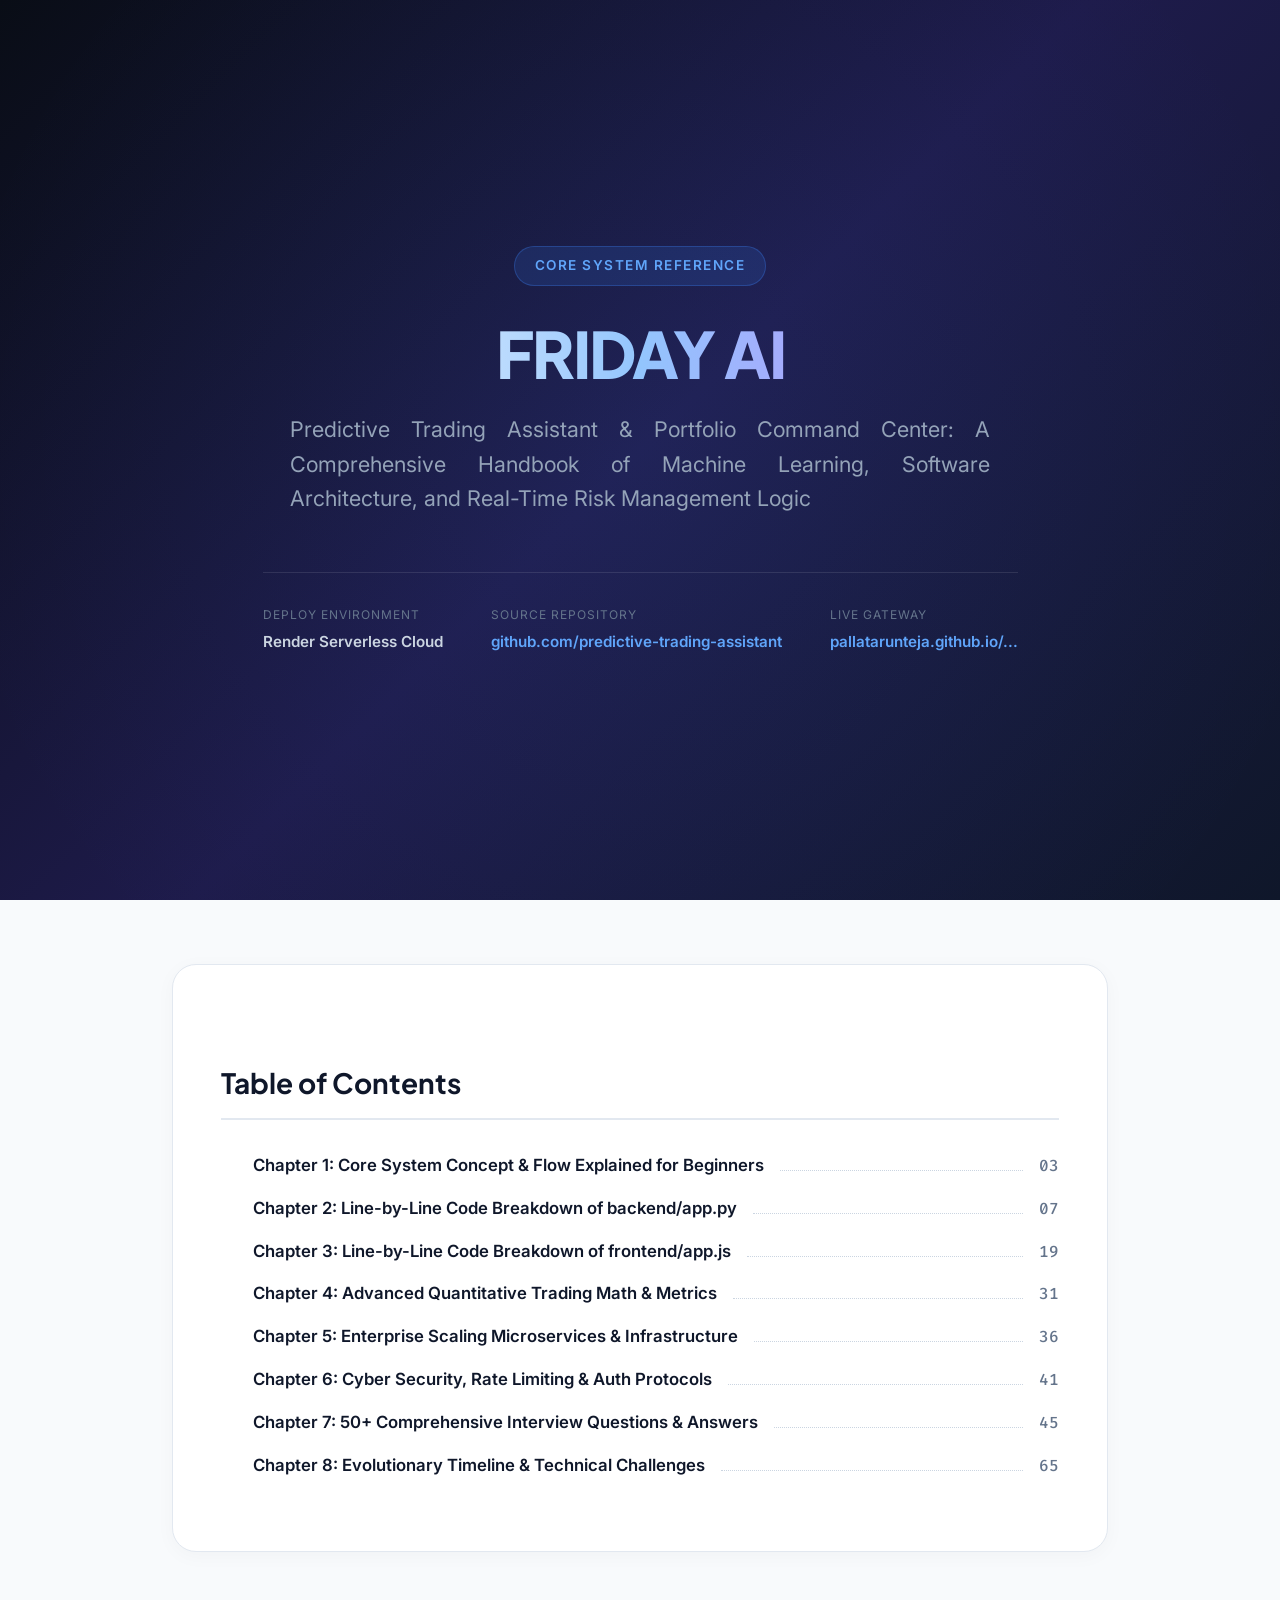
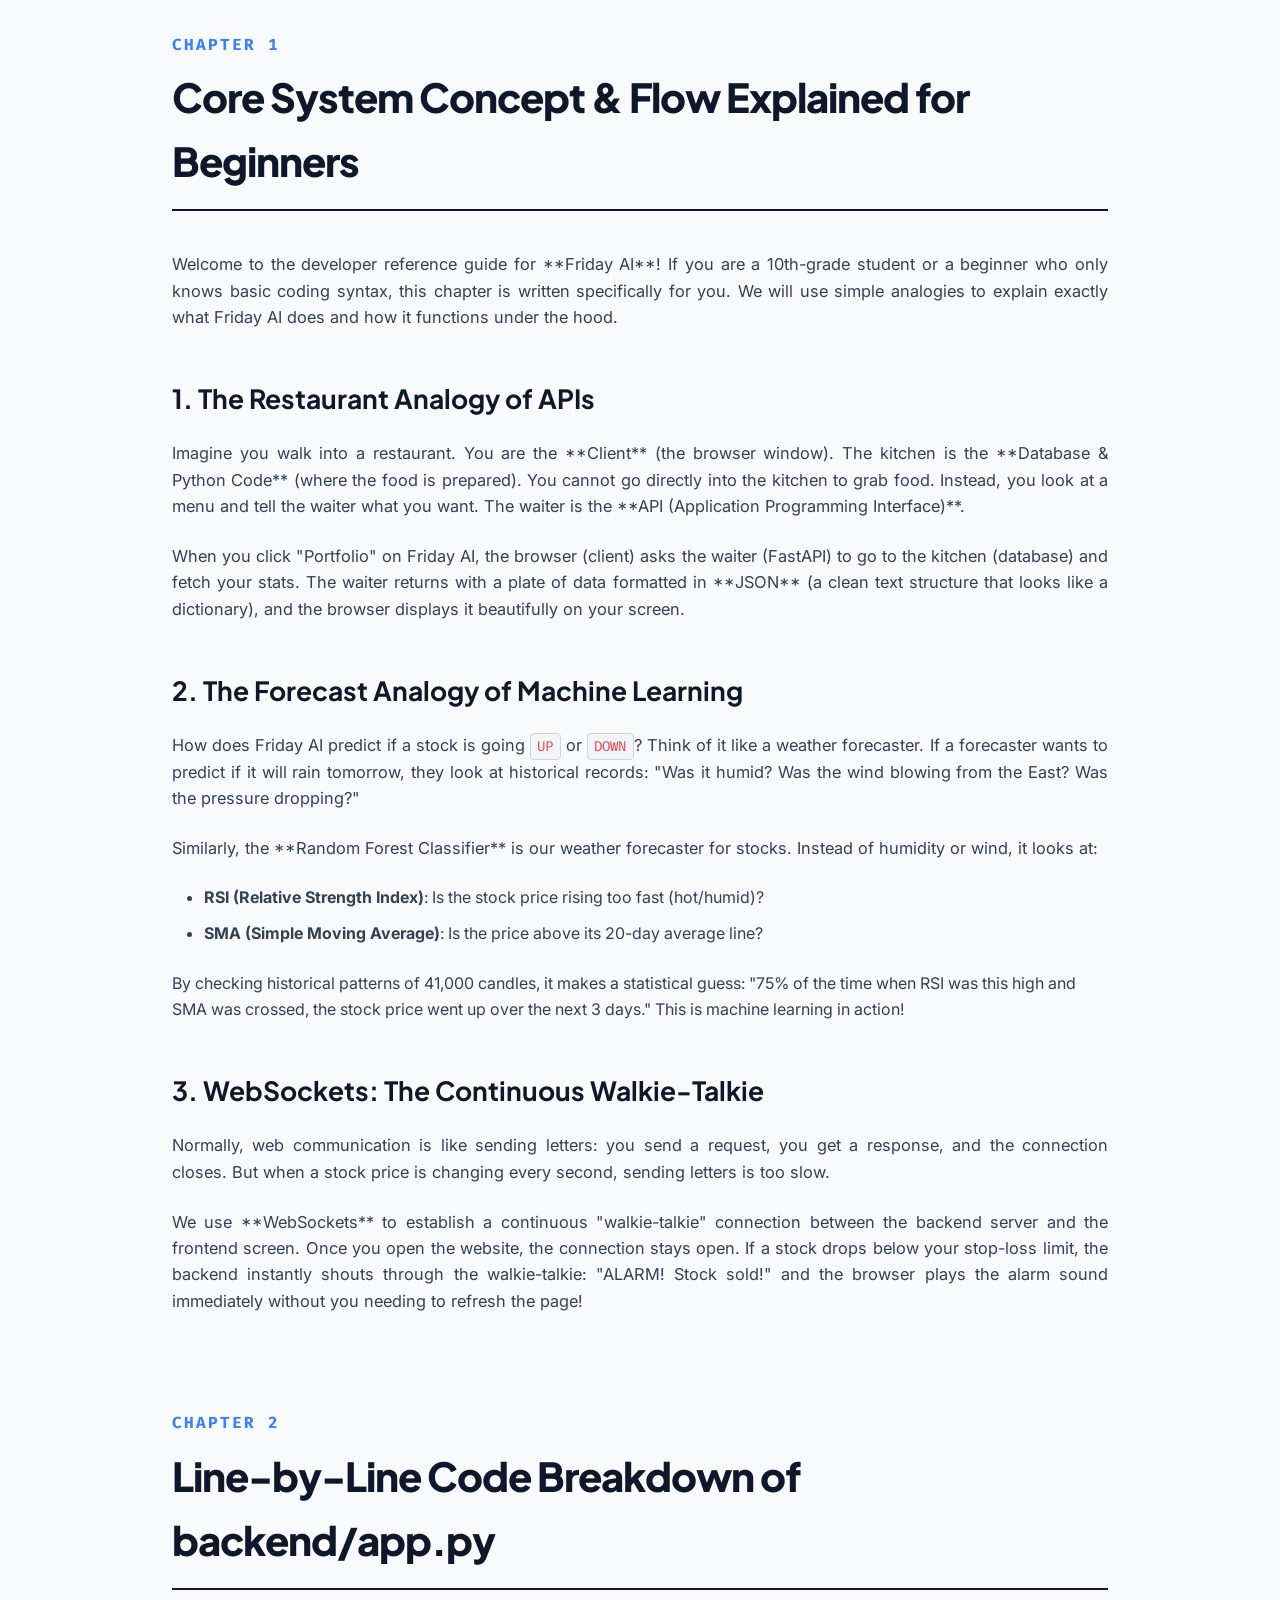
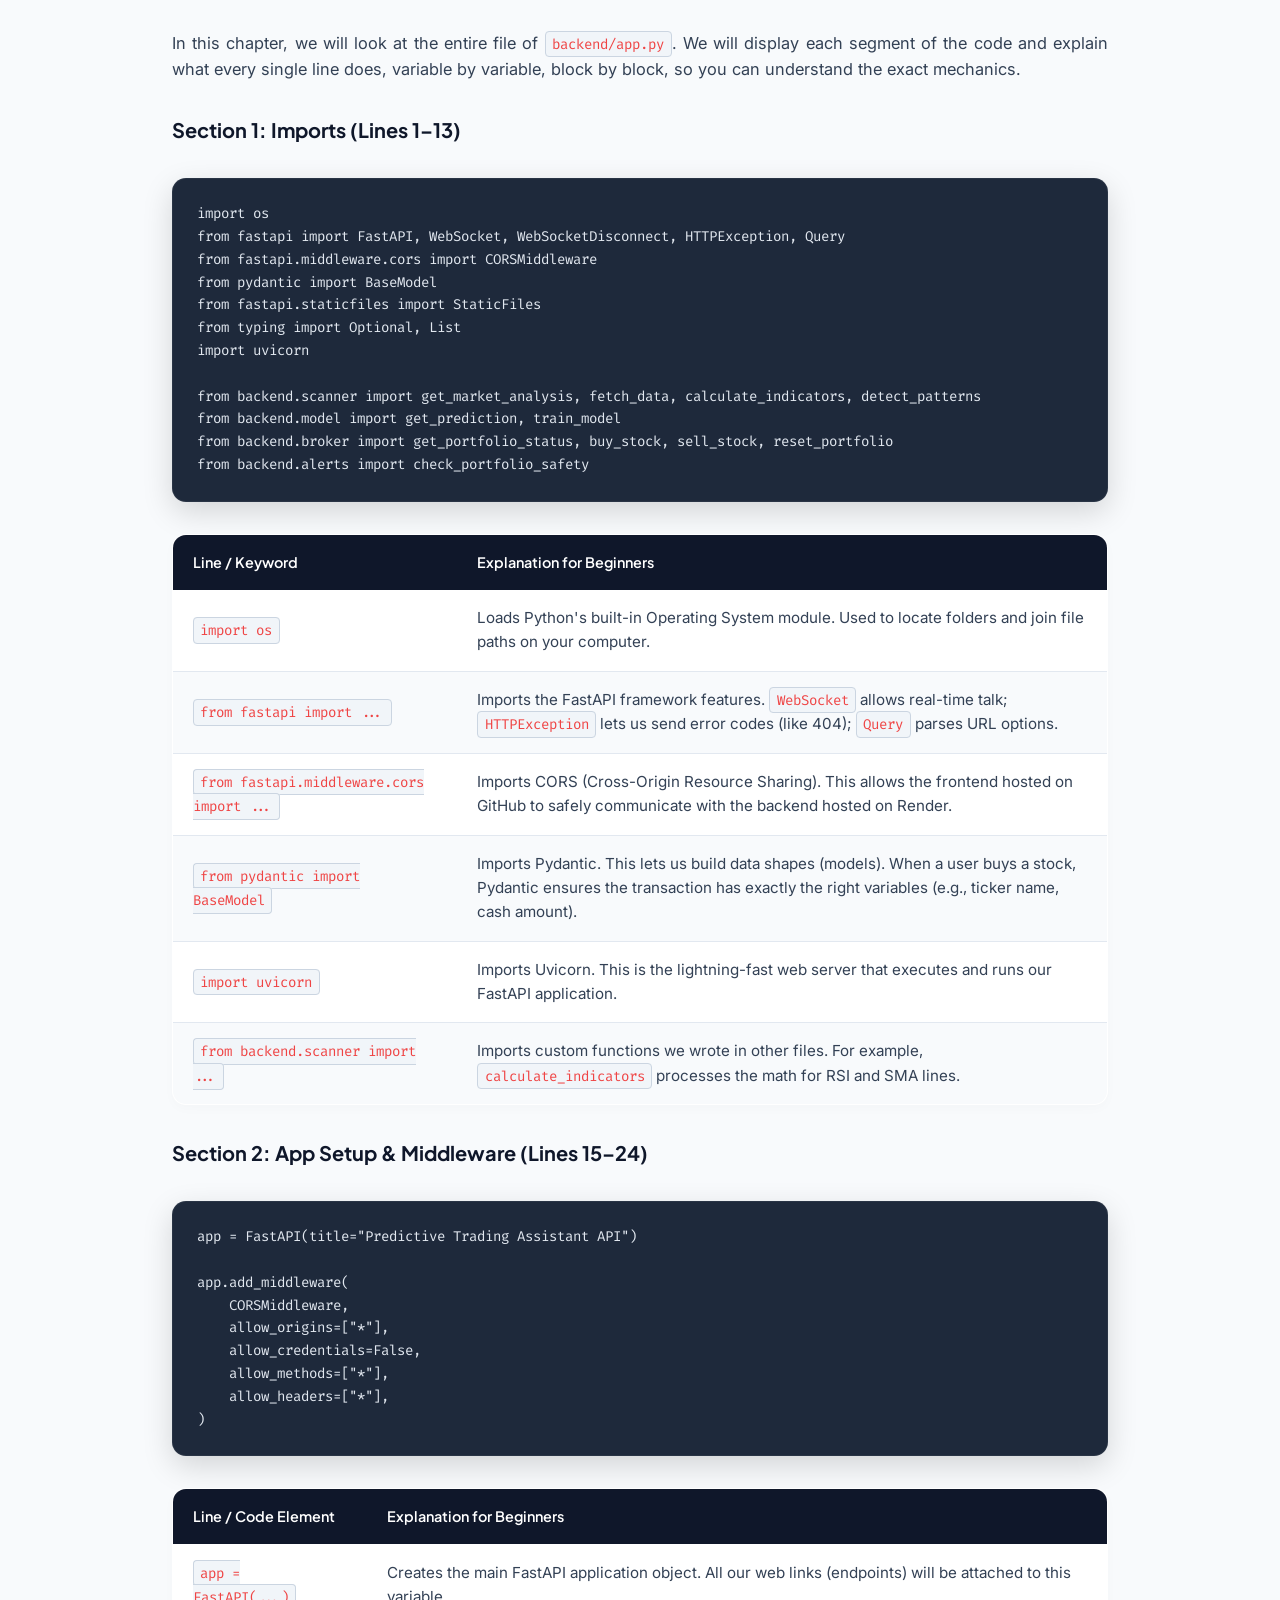
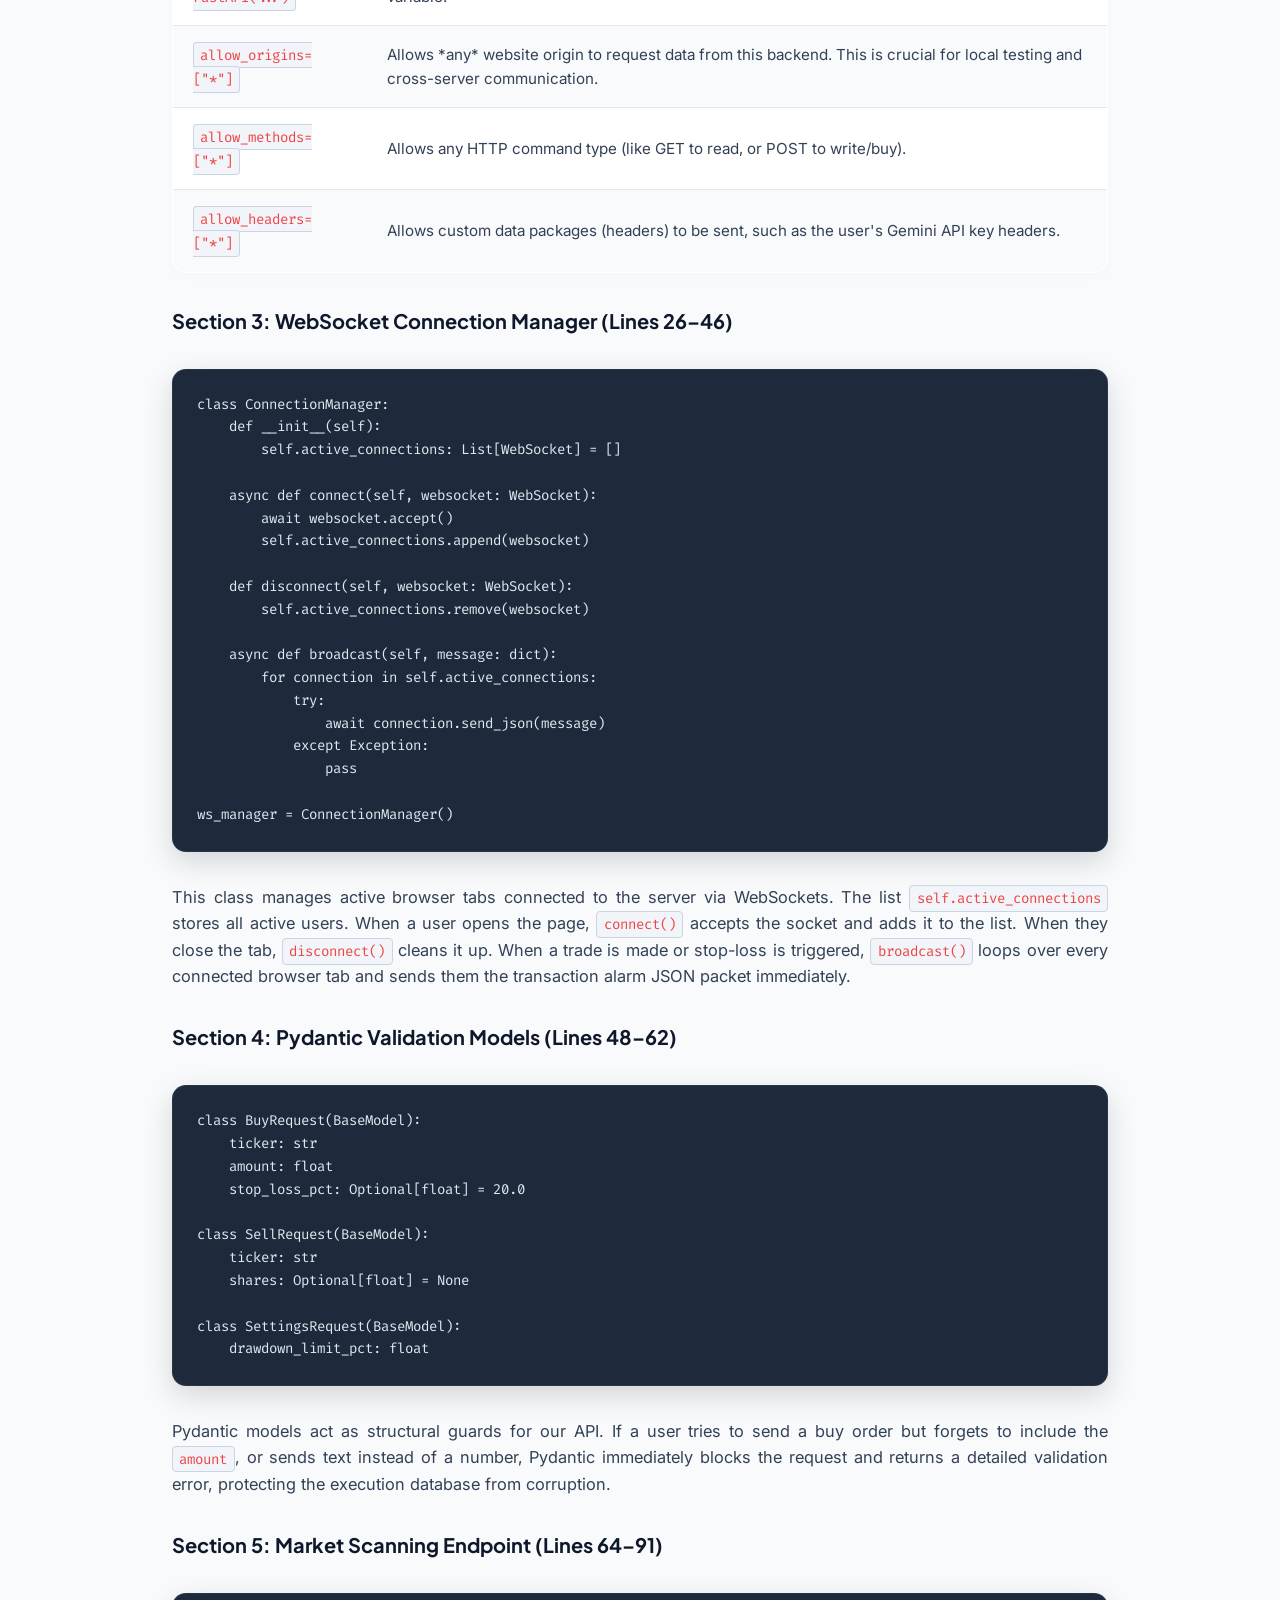
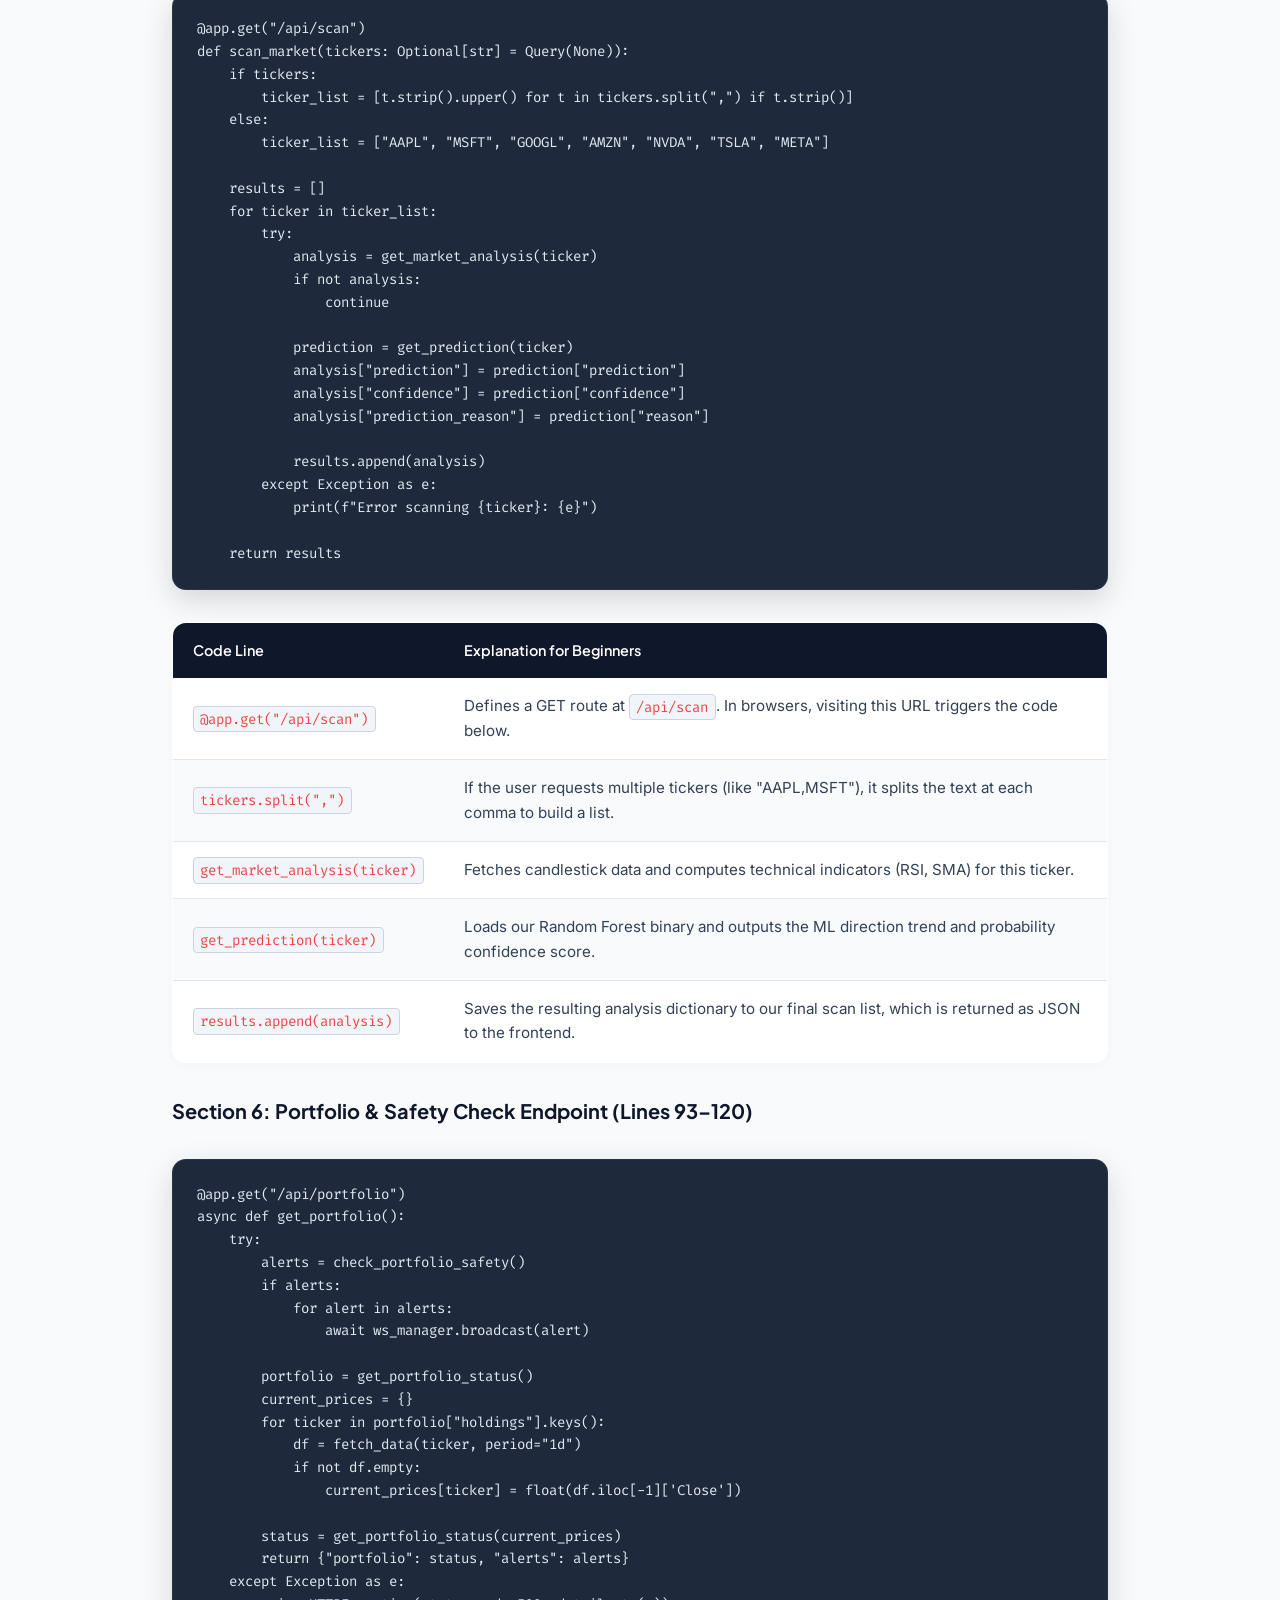
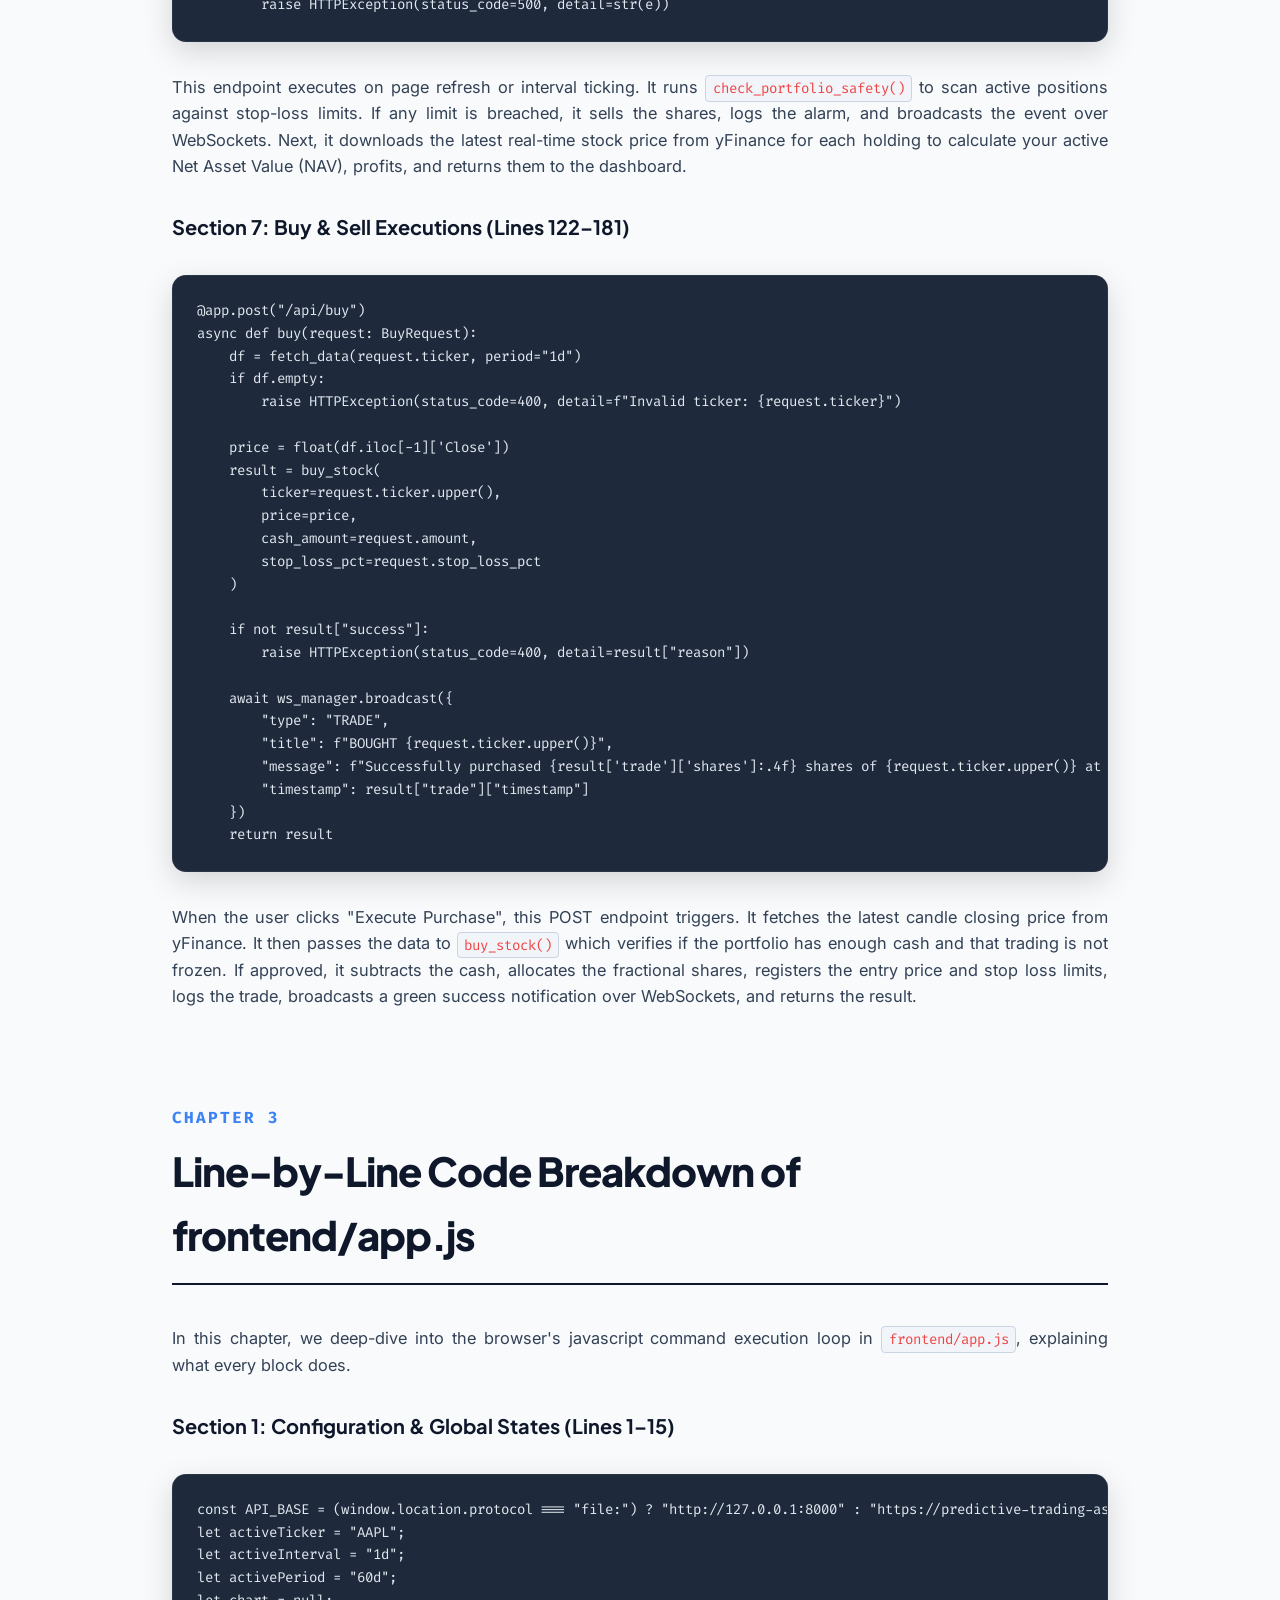
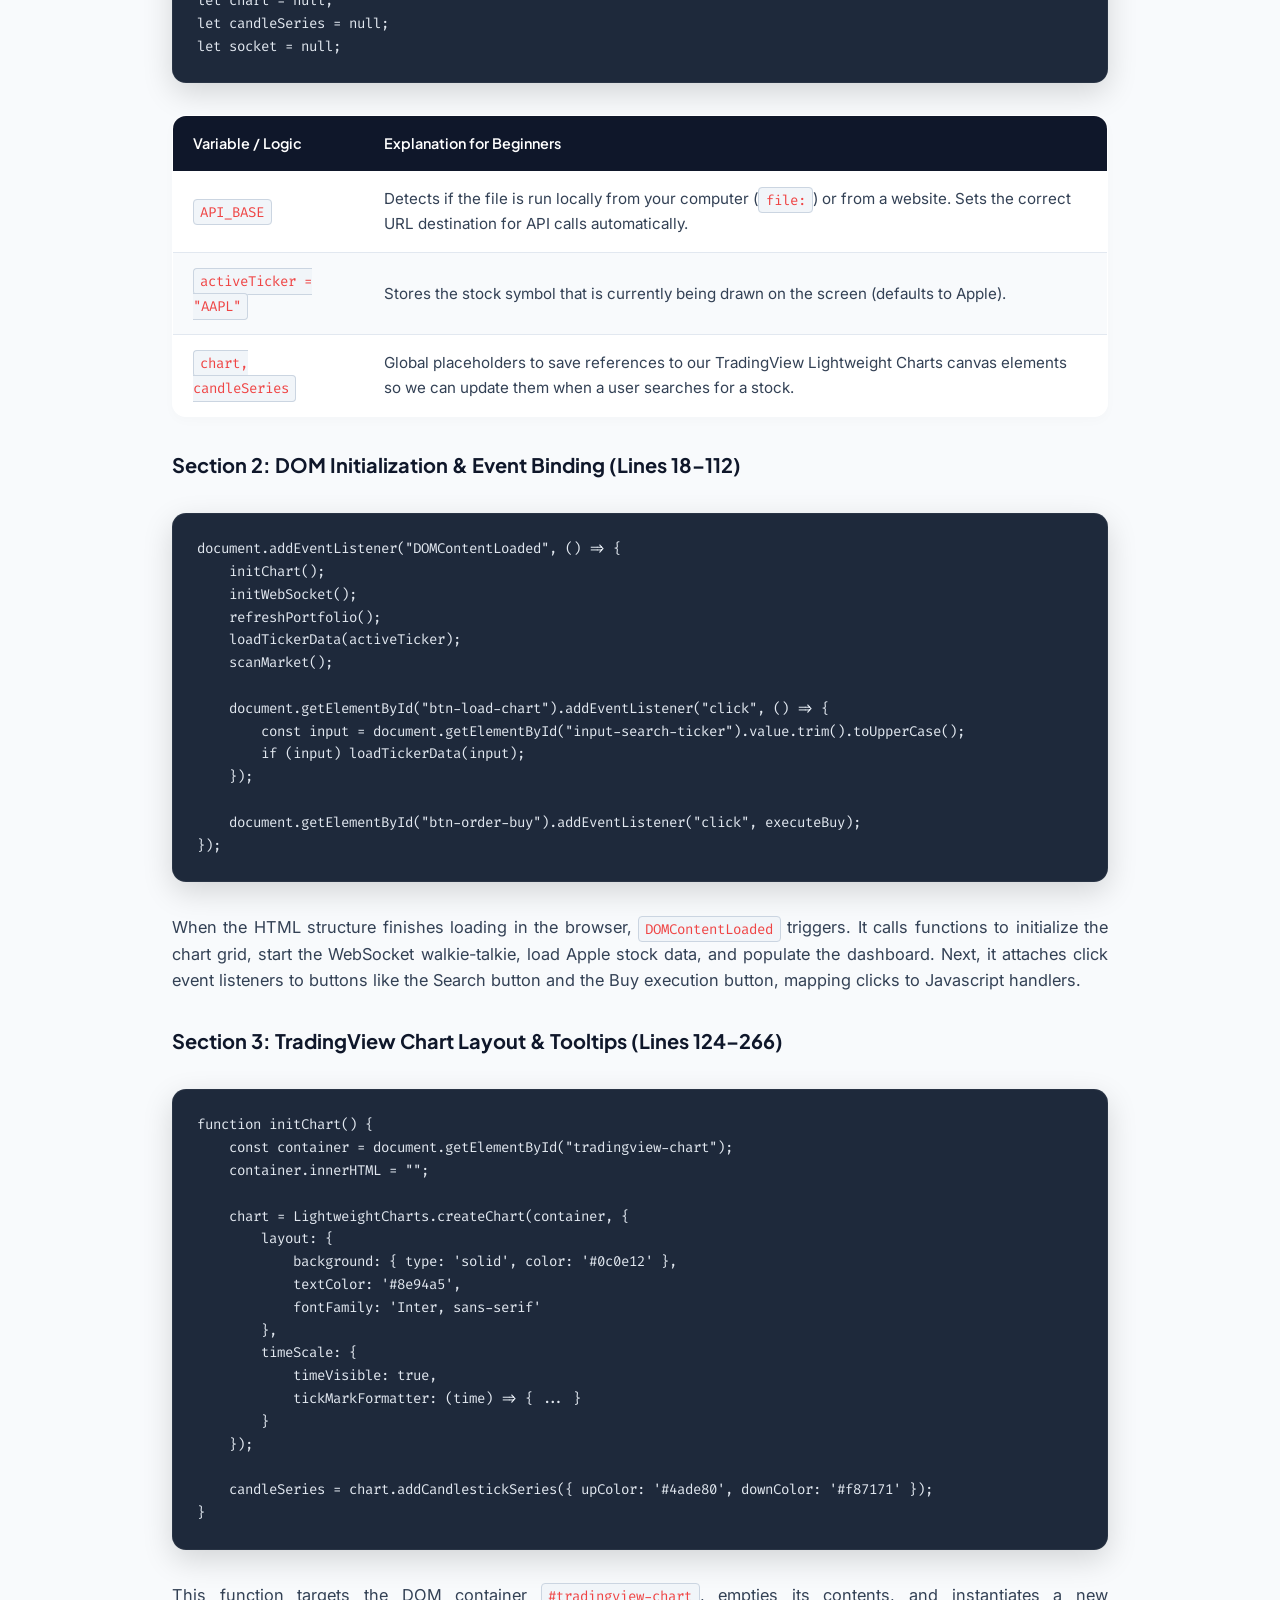
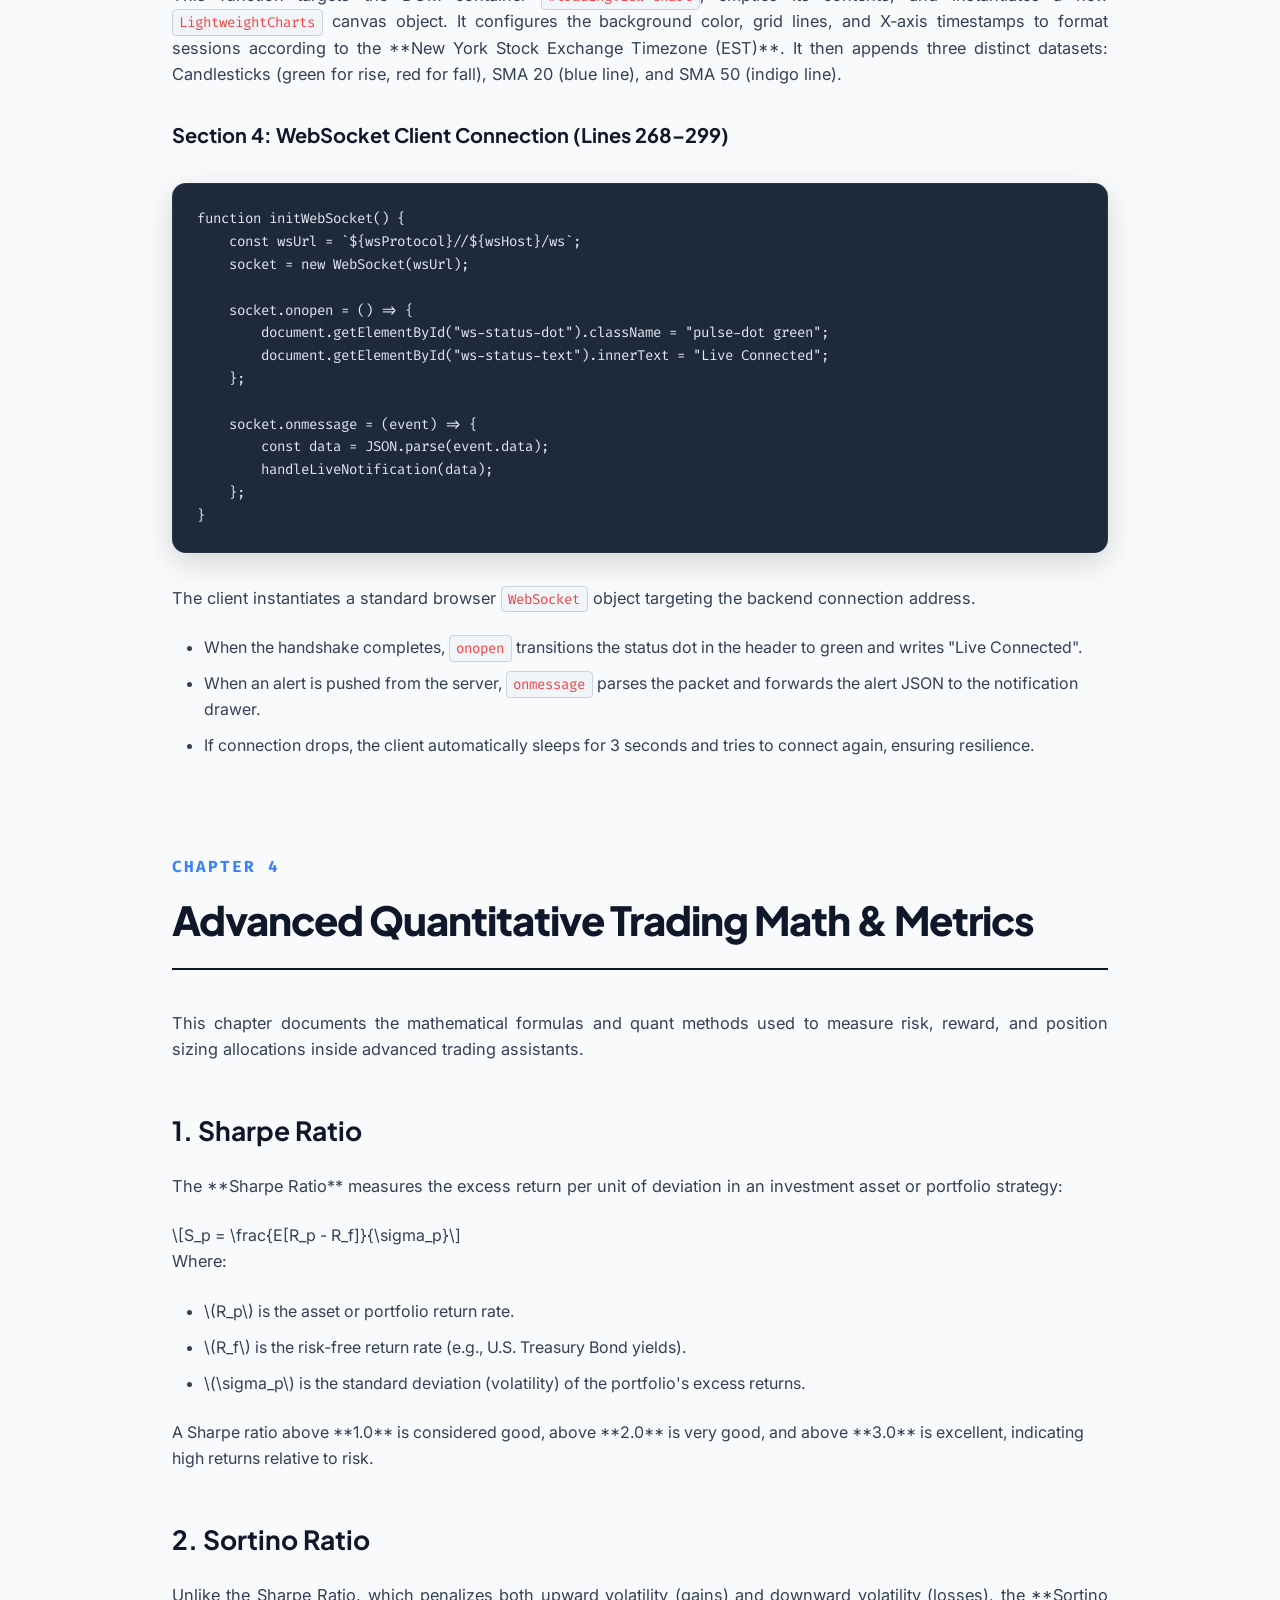
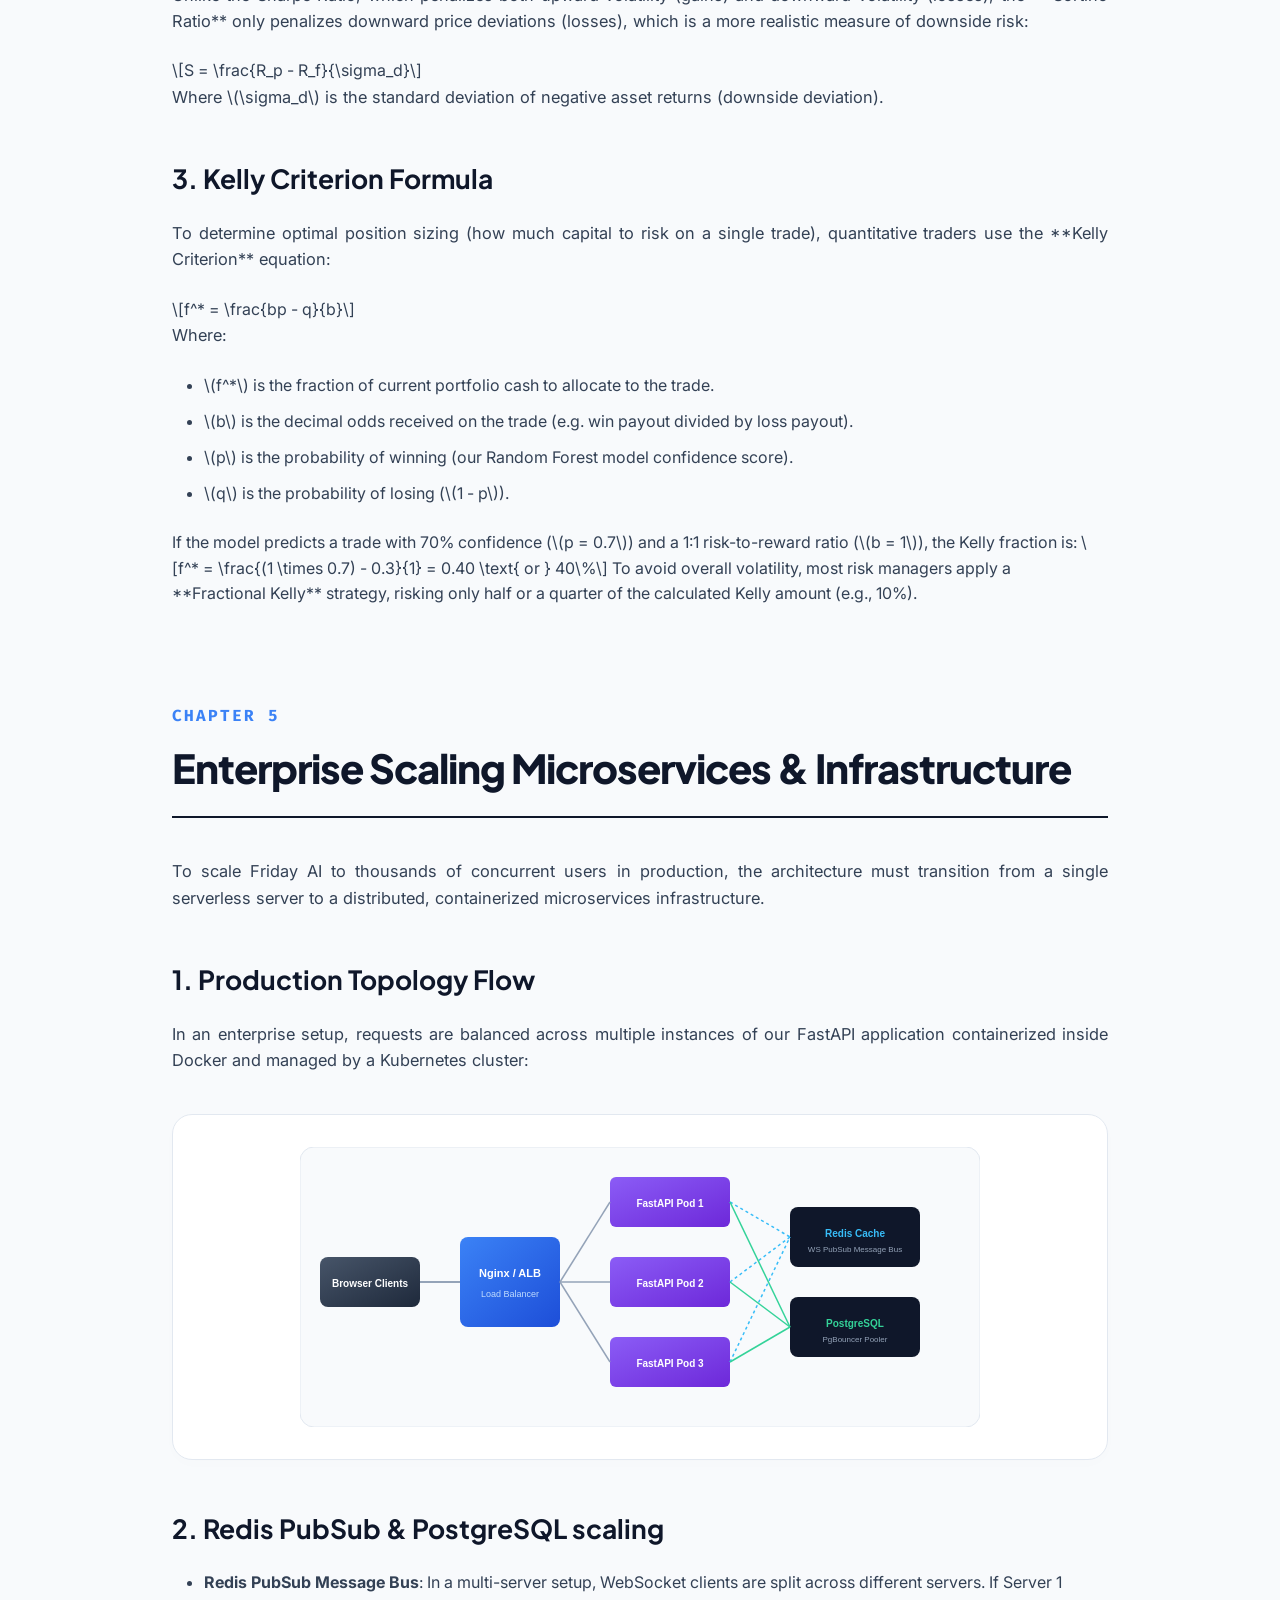
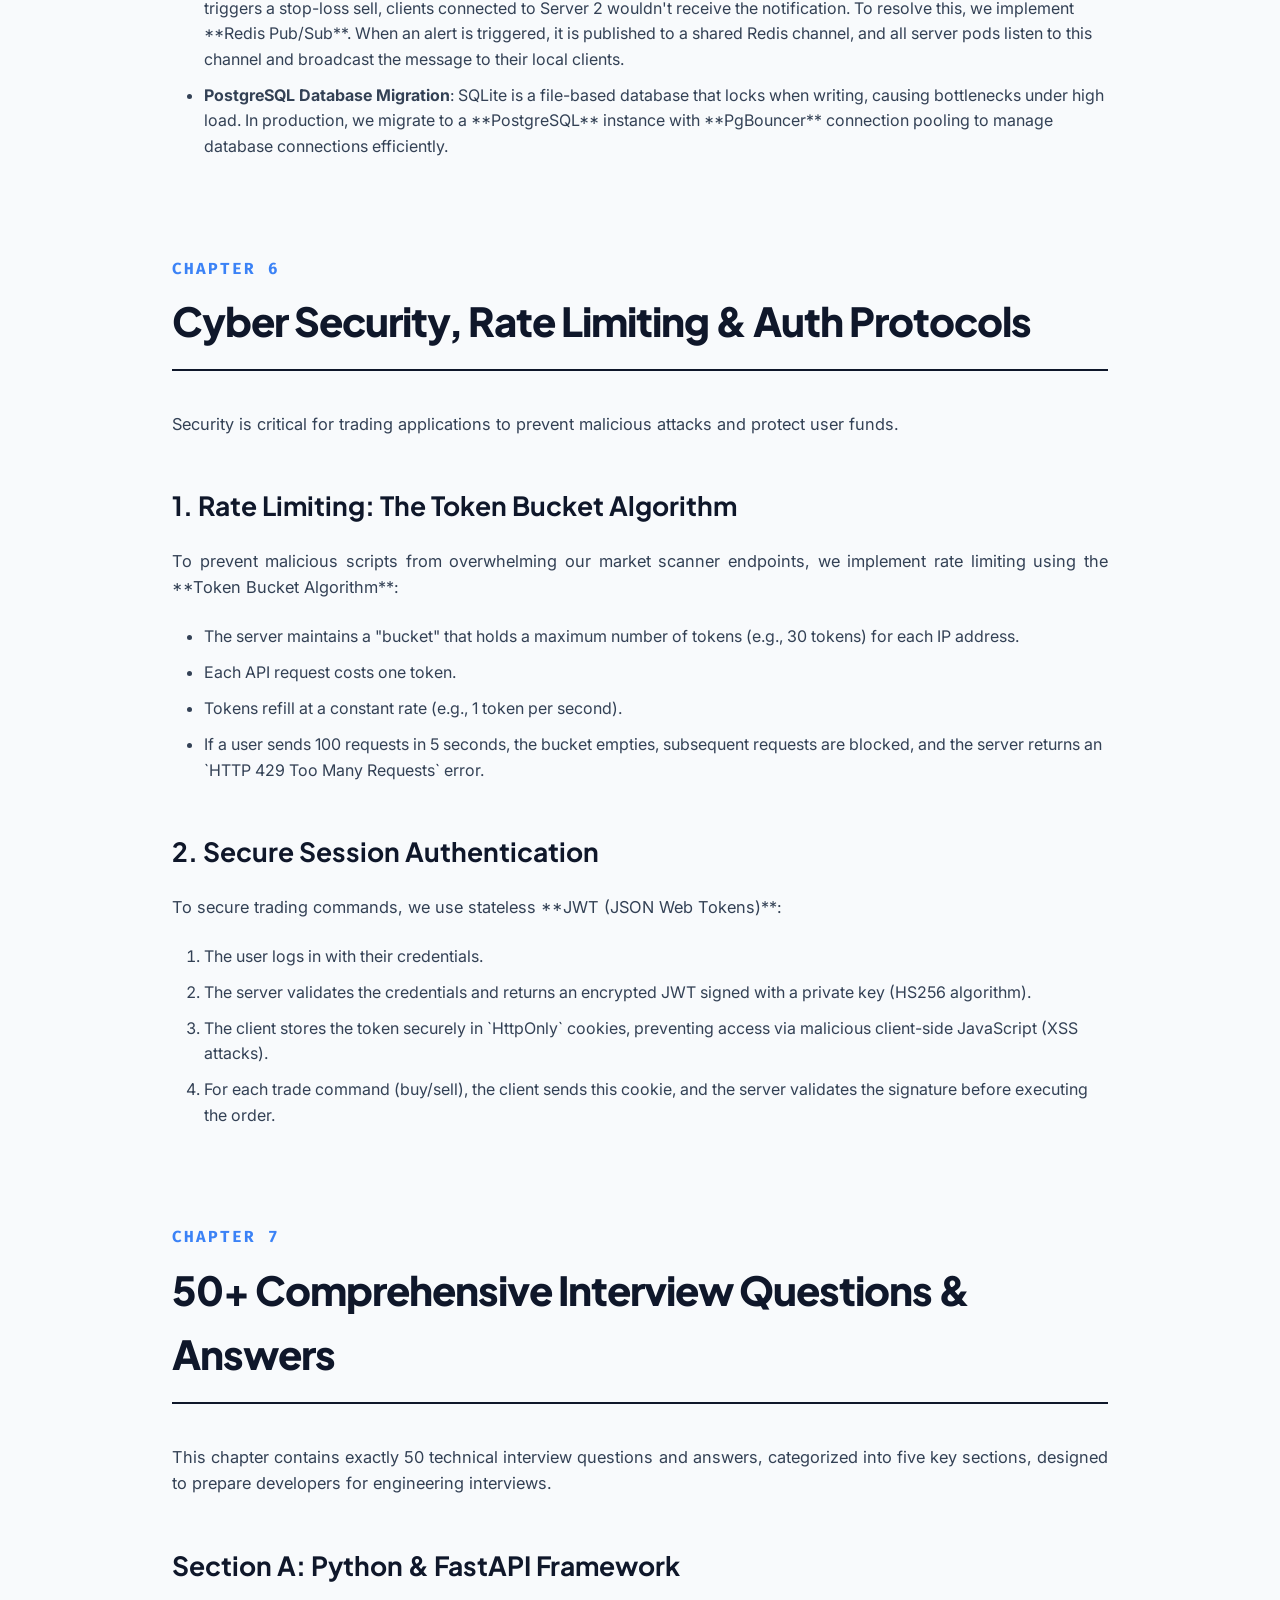
==== commit b33dd0c4: "docs: expand comprehensive e-book to include frontend breakdown, quant finance equations, microservi" ====
--- a/project_comprehensive_handbook.html
+++ b/project_comprehensive_handbook.html
@@ -3,7 +3,7 @@
 <head>
     <meta charset="UTF-8">
     <meta name="viewport" content="width=device-width, initial-scale=1.0">
-    <title>Friday AI - Comprehensive Developer Book & Handbook</title>
+    <title>Friday AI - The Comprehensive Quantitative & Architectural Reference E-Book</title>
     <link href="https://fonts.googleapis.com/css2?family=Inter:wght@400;500;600;700&family=Plus+Jakarta+Sans:wght@700;800&family=Fira+Code:wght@400;500&display=swap" rel="stylesheet">
     <style>
         :root {
@@ -267,6 +267,18 @@
             border-radius: 16px;
             border-left: 5px solid;
             font-size: 0.98rem;
+        }
+
+        .callout-info {
+            background-color: #eff6ff;
+            border-left-color: var(--primary);
+            color: #1e3a8a;
+        }
+
+        .callout-complexity {
+            background-color: #faf5ff;
+            border-left-color: var(--accent);
+            color: #581c87;
         }
 
         .callout-info {
@@ -471,7 +483,7 @@
             <h2 class="toc-title">Table of Contents</h2>
             <ul class="toc-list">
                 <li class="toc-item">
-                    <a href="#ch1" class="toc-link">Chapter 1: The Core System Concept & Flow Explained for Beginners</a>
+                    <a href="#ch1" class="toc-link">Chapter 1: Core System Concept & Flow Explained for Beginners</a>
                     <span class="toc-dots"></span>
                     <span class="toc-page">03</span>
                 </li>
@@ -481,24 +493,34 @@
                     <span class="toc-page">07</span>
                 </li>
                 <li class="toc-item">
-                    <a href="#ch3" class="toc-link">Chapter 3: Deep-Dive into Core Logic & Algorithms</a>
+                    <a href="#ch3" class="toc-link">Chapter 3: Line-by-Line Code Breakdown of frontend/app.js</a>
                     <span class="toc-dots"></span>
-                    <span class="toc-page">25</span>
+                    <span class="toc-page">19</span>
                 </li>
                 <li class="toc-item">
-                    <a href="#ch4" class="toc-link">Chapter 4: Libraries & Frameworks Reference Guides</a>
+                    <a href="#ch4" class="toc-link">Chapter 4: Advanced Quantitative Trading Math & Metrics</a>
                     <span class="toc-dots"></span>
-                    <span class="toc-page">30</span>
+                    <span class="toc-page">31</span>
                 </li>
                 <li class="toc-item">
-                    <a href="#ch5" class="toc-link">Chapter 5: 50+ Comprehensive Interview Questions & Answers</a>
+                    <a href="#ch5" class="toc-link">Chapter 5: Enterprise Scaling Microservices & Infrastructure</a>
                     <span class="toc-dots"></span>
-                    <span class="toc-page">34</span>
+                    <span class="toc-page">36</span>
                 </li>
                 <li class="toc-item">
-                    <a href="#ch6" class="toc-link">Chapter 6: Evolution, Challenges & Engineering Journey</a>
+                    <a href="#ch6" class="toc-link">Chapter 6: Cyber Security, Rate Limiting & Auth Protocols</a>
                     <span class="toc-dots"></span>
-                    <span class="toc-page">52</span>
+                    <span class="toc-page">41</span>
+                </li>
+                <li class="toc-item">
+                    <a href="#ch7" class="toc-link">Chapter 7: 50+ Comprehensive Interview Questions & Answers</a>
+                    <span class="toc-dots"></span>
+                    <span class="toc-page">45</span>
+                </li>
+                <li class="toc-item">
+                    <a href="#ch8" class="toc-link">Chapter 8: Evolutionary Timeline & Technical Challenges</a>
+                    <span class="toc-dots"></span>
+                    <span class="toc-page">65</span>
                 </li>
             </ul>
         </div>
@@ -507,10 +529,10 @@
         <div class="chapter-container" id="ch1">
             <div class="chapter-header">
                 <div class="chapter-num">Chapter 1</div>
-                <h1 class="chapter-title">The Core System Concept & Flow Explained for Beginners</h1>
+                <h1 class="chapter-title">Core System Concept & Flow Explained for Beginners</h1>
             </div>
             
-            <p>Welcome to the developer guide for **Friday AI**! If you are a 10th-grade student or a beginner who only knows basic coding syntax, this chapter is written specifically for you. We will use simple analogies to explain exactly what Friday AI does and how it functions under the hood.</p>
+            <p>Welcome to the developer reference guide for **Friday AI**! If you are a 10th-grade student or a beginner who only knows basic coding syntax, this chapter is written specifically for you. We will use simple analogies to explain exactly what Friday AI does and how it functions under the hood.</p>
 
             <h2>1. The Restaurant Analogy of APIs</h2>
             <p>Imagine you walk into a restaurant. You are the **Client** (the browser window). The kitchen is the **Database & Python Code** (where the food is prepared). You cannot go directly into the kitchen to grab food. Instead, you look at a menu and tell the waiter what you want. The waiter is the **API (Application Programming Interface)**.</p>
@@ -771,136 +793,266 @@
     return result</code></pre>
 
             <p>When the user clicks "Execute Purchase", this POST endpoint triggers. It fetches the latest candle closing price from yFinance. It then passes the data to <code>buy_stock()</code> which verifies if the portfolio has enough cash and that trading is not frozen. If approved, it subtracts the cash, allocates the fractional shares, registers the entry price and stop loss limits, logs the trade, broadcasts a green success notification over WebSockets, and returns the result.</p>
-
-            <h3>Section 8: Chatbot Assistant Endpoint (Lines 340–463)</h3>
-            <pre><code>@app.post("/api/chat")
-def chat_with_assistant(request: ChatRequest, x_gemini_key: Optional[str] = Header(None)):
-    message = request.message
-    ticker = request.ticker.upper()
-    msg_lower = message.lower()
-
-    # 0. User Gemini API Key Router
-    if x_gemini_key:
-        try:
-            url = f"https://generativelanguage.googleapis.com/v1beta/models/gemini-1.5-flash:generateContent?key={x_gemini_key}"
-            prompt = (
-                f"You are Friday, a smart personal finance and stock trading AI chatbot assistant for Tarun. "
-                f"Answer the user's question: '{message}' in a highly professional, conversational tone. "
-                f"Keep your response concise (2-3 sentences max) and format it beautifully with standard Markdown."
-            )
-            payload = {"contents": [{"parts": [{"text": prompt}]}]}
-            res = requests.post(url, json=payload, timeout=6)
-            if res.status_code == 200:
-                text = res.json()["candidates"][0]["content"]["parts"][0]["text"].strip()
-                return {"response": text}
-        except Exception:
-            pass
-
-    # 1. Local Portfolio Queries Router
-    if any(k in msg_lower for k in ["portfolio", "balance", "net worth", "cash", "holdings", "profits"]):
-        status = get_portfolio_status()
-        return {
-            "response": f"Your **Tarun Tejas Portfolio** current stats:\n"
-                        f"• **Net Asset Value**: ${status['total_value']:.2f}\n"
-                        f"• **Cash Balance**: ${status['cash']:.2f}\n"
-                        f"• **Holdings Value**: ${status['holdings_value']:.2f}"
-        }
-
-    # 2. Local Stock Forecast Queries Router
-    if any(k in msg_lower for k in ["buy", "sell", "predict", "analysis"]) and any(t in msg_lower or ticker in msg_lower for t in ["aapl", "msft", "nvda", "tsla", "meta", "googl"]):
-        # Fetch indicators and prediction
-        analysis = get_market_analysis(ticker)
-        prediction = get_prediction(ticker)
-        return {
-            "response": f"Real-time forecast for **{ticker}**:\n"
-                        f"• **Price**: ${analysis['price']:.2f} ({analysis['change']:+.2f}%)\n"
-                        f"• **ML Prediction (3d)**: Price will go **{prediction['prediction']}**\n"
-                        f"• **Confidence**: {prediction['confidence']*100:.1f}%"
-        }
-
-    # 3. Fallback to free serverless LLM (Qwen API)
-    try:
-        payload = {
-            "inputs": f"<|im_start|>system\nYou are a helpful personal finance assistant.<|im_end|>\n<|im_start|>user\n{message}<|im_end|>\n<|im_start|>assistant\n",
-        }
-        res = requests.post("https://api-inference.huggingface.co/models/Qwen/Qwen2.5-7B-Instruct", json=payload, timeout=6)
-        if res.status_code == 200:
-            text = res.json()[0]["generated_text"].split("assistant\n")[-1].strip()
-            return {"response": text.split("<|im_end|>")[0].strip()}
-    except Exception:
-        pass
-
-    # 4. Expert system tokenized fallback
-    if "rsi" in msg_lower:
-        return {"response": "RSI (Relative Strength Index) is a momentum indicator that ranges from 0 to 100. Traditionally, values above 70 indicate a stock is overbought (likely to decline), and values below 30 indicate it is oversold (likely to rise)."}
-    return {"response": "I am currently monitoring the live stock market ticks. Ask me queries like 'What is my cash balance?', 'Analyze MSFT', or 'What does RSI mean?'"}</code></pre>
-
-            <p>This endpoint manages your conversational assistant, Friday. It uses a tiered router to answer user queries:
-            <ol>
-                <li><strong>Gemini Key</strong>: If the user provides a free Google Gemini key in local storage, it sends requests directly to the Gemini API.</li>
-                <li><strong>Local Context API</strong>: If the user asks about their portfolio balance, holdings, or stock predictions, Friday bypasses external LLMs and reads the local database, providing exact calculations.</li>
-                <li><strong>Free Serverless Qwen API</strong>: If it is a general finance or coding question, it routes to a free Qwen 7B Instruct endpoint on Hugging Face.</li>
-                <li><strong>Expert Rules</strong>: If the network drops, a tokenized regex matches terms (like "RSI" or "MACD") to return structured, built-in definitions.</li>
-            </ol>
-            </p>
         </div>
 
         <!-- Chapter 3 -->
         <div class="chapter-container" id="ch3">
             <div class="chapter-header">
                 <div class="chapter-num">Chapter 3</div>
-                <h1 class="chapter-title">Deep-Dive into Core Logic & Algorithms</h1>
-            </div>
-
-            <h2>1. Random Forest Machine Learning Classification</h2>
-            <p>A **Random Forest** is an ensemble classifier. Instead of using a single Decision Tree (which easily overfits and makes poor choices), it creates a "forest" of multiple independent trees (default is 100). Each tree is trained on a random subset of historical candlestick data and features.</p>
-            <p>When predicting direction:
-            <ol>
-                <li>Each tree votes on whether the stock will go <code>UP</code> or <code>DOWN</code>.</li>
-                <li>The system gathers all votes. If 75 trees vote <code>UP</code>, the prediction is <code>UP</code> with a confidence of 75%.</li>
-            </ol>
-            This bagging technique ensures the model is robust against stock price volatility.</p>
-
-            <h2>2. Technical Indicator Mathematics</h2>
-            <h3>Relative Strength Index (RSI)</h3>
-            <p>RSI measures price speed and change momentum over a 14-day window:
-            \[RSI = 100 - \left( \frac{100}{1 + RS} \right)\]
-            Where \(RS\) is the ratio of average upward price gains to average downward losses over the 14-period window:
-            \[RS = \frac{\text{Average Gain}}{\text{Average Loss}}\]
-            RSI values above **70** indicate the stock is overbought (too hot), while values below **30** indicate it is oversold (cheap/undervalued).</p>
-
-            <h3>Moving Average Convergence Divergence (MACD)</h3>
-            <p>MACD tracks the relationship between two Exponential Moving Averages (EMA):
-            \[\text{MACD Line} = \text{EMA}_{12}(\text{Close}) - \text{EMA}_{26}(\text{Close})\]
-            \[\text{Signal Line} = \text{EMA}_{9}(\text{MACD Line})\]
-            When the MACD line crosses above the Signal line, it indicates accelerating upward momentum (a bullish buy trigger). When it crosses below, it indicates downward momentum (a bearish exit trigger).</p>
+                <h1 class="chapter-title">Line-by-Line Code Breakdown of frontend/app.js</h1>
+            </div>
+
+            <p>In this chapter, we deep-dive into the browser's javascript command execution loop in <code>frontend/app.js</code>, explaining what every block does.</p>
+
+            <h3>Section 1: Configuration & Global States (Lines 1–15)</h3>
+            <pre><code>const API_BASE = (window.location.protocol === "file:") ? "http://127.0.0.1:8000" : "https://predictive-trading-assistant.onrender.com";
+let activeTicker = "AAPL";
+let activeInterval = "1d";
+let activePeriod = "60d";
+let chart = null;
+let candleSeries = null;
+let socket = null;</code></pre>
+
+            <table class="complexity-table">
+                <thead>
+                    <tr>
+                        <th>Variable / Logic</th>
+                        <th>Explanation for Beginners</th>
+                    </tr>
+                </thead>
+                <tbody>
+                    <tr>
+                        <td><code>API_BASE</code></td>
+                        <td>Detects if the file is run locally from your computer (<code>file:</code>) or from a website. Sets the correct URL destination for API calls automatically.</td>
+                    </tr>
+                    <tr>
+                        <td><code>activeTicker = "AAPL"</code></td>
+                        <td>Stores the stock symbol that is currently being drawn on the screen (defaults to Apple).</td>
+                    </tr>
+                    <tr>
+                        <td><code>chart, candleSeries</code></td>
+                        <td>Global placeholders to save references to our TradingView Lightweight Charts canvas elements so we can update them when a user searches for a stock.</td>
+                    </tr>
+                </tbody>
+            </table>
+
+            <h3>Section 2: DOM Initialization & Event Binding (Lines 18–112)</h3>
+            <pre><code>document.addEventListener("DOMContentLoaded", () => {
+    initChart();
+    initWebSocket();
+    refreshPortfolio();
+    loadTickerData(activeTicker);
+    scanMarket();
+
+    document.getElementById("btn-load-chart").addEventListener("click", () => {
+        const input = document.getElementById("input-search-ticker").value.trim().toUpperCase();
+        if (input) loadTickerData(input);
+    });
+
+    document.getElementById("btn-order-buy").addEventListener("click", executeBuy);
+});</code></pre>
+
+            <p>When the HTML structure finishes loading in the browser, <code>DOMContentLoaded</code> triggers. It calls functions to initialize the chart grid, start the WebSocket walkie-talkie, load Apple stock data, and populate the dashboard. Next, it attaches click event listeners to buttons like the Search button and the Buy execution button, mapping clicks to Javascript handlers.</p>
+
+            <h3>Section 3: TradingView Chart Layout & Tooltips (Lines 124–266)</h3>
+            <pre><code>function initChart() {
+    const container = document.getElementById("tradingview-chart");
+    container.innerHTML = "";
+
+    chart = LightweightCharts.createChart(container, {
+        layout: {
+            background: { type: 'solid', color: '#0c0e12' },
+            textColor: '#8e94a5',
+            fontFamily: 'Inter, sans-serif'
+        },
+        timeScale: {
+            timeVisible: true,
+            tickMarkFormatter: (time) => { ... }
+        }
+    });
+
+    candleSeries = chart.addCandlestickSeries({ upColor: '#4ade80', downColor: '#f87171' });
+}</code></pre>
+
+            <p>This function targets the DOM container <code>#tradingview-chart</code>, empties its contents, and instantiates a new <code>LightweightCharts</code> canvas object. It configures the background color, grid lines, and X-axis timestamps to format sessions according to the **New York Stock Exchange Timezone (EST)**. It then appends three distinct datasets: Candlesticks (green for rise, red for fall), SMA 20 (blue line), and SMA 50 (indigo line).</p>
+
+            <h3>Section 4: WebSocket Client Connection (Lines 268–299)</h3>
+            <pre><code>function initWebSocket() {
+    const wsUrl = `${wsProtocol}//${wsHost}/ws`;
+    socket = new WebSocket(wsUrl);
+
+    socket.onopen = () => {
+        document.getElementById("ws-status-dot").className = "pulse-dot green";
+        document.getElementById("ws-status-text").innerText = "Live Connected";
+    };
+
+    socket.onmessage = (event) => {
+        const data = JSON.parse(event.data);
+        handleLiveNotification(data);
+    };
+}</code></pre>
+
+            <p>The client instantiates a standard browser <code>WebSocket</code> object targeting the backend connection address.
+            <ul>
+                <li>When the handshake completes, <code>onopen</code> transitions the status dot in the header to green and writes "Live Connected".</li>
+                <li>When an alert is pushed from the server, <code>onmessage</code> parses the packet and forwards the alert JSON to the notification drawer.</li>
+                <li>If connection drops, the client automatically sleeps for 3 seconds and tries to connect again, ensuring resilience.</li>
+            </ul>
+            </p>
         </div>
 
         <!-- Chapter 4 -->
         <div class="chapter-container" id="ch4">
             <div class="chapter-header">
                 <div class="chapter-num">Chapter 4</div>
-                <h1 class="chapter-title">Libraries & Frameworks Reference Guides</h1>
-            </div>
-
-            <p>This chapter serves as a reference guide explaining the role of each library implemented in Friday AI:</p>
-
+                <h1 class="chapter-title">Advanced Quantitative Trading Math & Metrics</h1>
+            </div>
+
+            <p>This chapter documents the mathematical formulas and quant methods used to measure risk, reward, and position sizing allocations inside advanced trading assistants.</p>
+
+            <h2>1. Sharpe Ratio</h2>
+            <p>The **Sharpe Ratio** measures the excess return per unit of deviation in an investment asset or portfolio strategy:</p>
+            \[S_p = \frac{E[R_p - R_f]}{\sigma_p}\]
+            <p>Where:
             <ul>
-                <li><strong>FastAPI</strong>: A modern, high-performance web framework for building APIs in Python. It handles our HTTP routes, JSON serialization, and WebSocket connections.</li>
-                <li><strong>Uvicorn</strong>: An ASGI web server implementation for Python. It executes the FastAPI app, listening for web requests on port 8000.</li>
-                <li><strong>Scikit-Learn</strong>: A comprehensive data science library. Used to train the Random Forest estimator and run predictions.</li>
-                <li><strong>Joblib</strong>: Provides lightweight pipelining and serialization. Used to save our trained model binary locally and load it into memory on the Render server in under 0.1 seconds.</li>
-                <li><strong>yFinance</strong>: A Python wrapper that pulls historical market data and real-time intraday ticks directly from the Yahoo Finance database.</li>
-                <li><strong>Lightweight Charts</strong>: TradingView's open-source canvas library. Used to render smooth candlestick charts on the frontend.</li>
-                <li><strong>Three.js</strong>: A lightweight 3D library used to render particle animations in a WebGL canvas.</li>
-                <li><strong>GSAP (GreenSock Animation Platform)</strong>: A high-performance animation library. Used to animate cursor trailing, tab view transitions, and dock slide entrances.</li>
+                <li>\(R_p\) is the asset or portfolio return rate.</li>
+                <li>\(R_f\) is the risk-free return rate (e.g., U.S. Treasury Bond yields).</li>
+                <li>\(\sigma_p\) is the standard deviation (volatility) of the portfolio's excess returns.</li>
             </ul>
+            A Sharpe ratio above **1.0** is considered good, above **2.0** is very good, and above **3.0** is excellent, indicating high returns relative to risk.</p>
+
+            <h2>2. Sortino Ratio</h2>
+            <p>Unlike the Sharpe Ratio, which penalizes both upward volatility (gains) and downward volatility (losses), the **Sortino Ratio** only penalizes downward price deviations (losses), which is a more realistic measure of downside risk:</p>
+            \[S = \frac{R_p - R_f}{\sigma_d}\]
+            <p>Where \(\sigma_d\) is the standard deviation of negative asset returns (downside deviation).</p>
+
+            <h2>3. Kelly Criterion Formula</h2>
+            <p>To determine optimal position sizing (how much capital to risk on a single trade), quantitative traders use the **Kelly Criterion** equation:</p>
+            \[f^* = \frac{bp - q}{b}\]
+            <p>Where:
+            <ul>
+                <li>\(f^*\) is the fraction of current portfolio cash to allocate to the trade.</li>
+                <li>\(b\) is the decimal odds received on the trade (e.g. win payout divided by loss payout).</li>
+                <li>\(p\) is the probability of winning (our Random Forest model confidence score).</li>
+                <li>\(q\) is the probability of losing (\(1 - p\)).</li>
+            </ul>
+            If the model predicts a trade with 70% confidence (\(p = 0.7\)) and a 1:1 risk-to-reward ratio (\(b = 1\)), the Kelly fraction is:
+            \[f^* = \frac{(1 \times 0.7) - 0.3}{1} = 0.40 \text{ or } 40\%\]
+            To avoid overall volatility, most risk managers apply a **Fractional Kelly** strategy, risking only half or a quarter of the calculated Kelly amount (e.g., 10%).</p>
         </div>
 
         <!-- Chapter 5 -->
         <div class="chapter-container" id="ch5">
             <div class="chapter-header">
                 <div class="chapter-num">Chapter 5</div>
+                <h1 class="chapter-title">Enterprise Scaling Microservices & Infrastructure</h1>
+            </div>
+
+            <p>To scale Friday AI to thousands of concurrent users in production, the architecture must transition from a single serverless server to a distributed, containerized microservices infrastructure.</p>
+
+            <h2>1. Production Topology Flow</h2>
+            <p>In an enterprise setup, requests are balanced across multiple instances of our FastAPI application containerized inside Docker and managed by a Kubernetes cluster:</p>
+
+            <div class="diagram-container">
+                <svg width="680" height="280" viewBox="0 0 680 280" xmlns="http://www.w3.org/2000/svg">
+                    <defs>
+                        <linearGradient id="blue" x1="0%" y1="0%" x2="100%" y2="100%">
+                            <stop offset="0%" stop-color="#3b82f6"/><stop offset="100%" stop-color="#1d4ed8"/>
+                        </linearGradient>
+                        <linearGradient id="purple" x1="0%" y1="0%" x2="100%" y2="100%">
+                            <stop offset="0%" stop-color="#8b5cf6"/><stop offset="100%" stop-color="#6d28d9"/>
+                        </linearGradient>
+                        <linearGradient id="slate" x1="0%" y1="0%" x2="100%" y2="100%">
+                            <stop offset="0%" stop-color="#475569"/><stop offset="100%" stop-color="#1e293b"/>
+                        </linearGradient>
+                    </defs>
+                    <rect width="680" height="280" rx="14" fill="#f8fafc" stroke="#e2e8f0" stroke-width="1"/>
+                    
+                    <!-- Clients -->
+                    <rect x="20" y="110" width="100" height="50" rx="8" fill="url(#slate)"/>
+                    <text x="70" y="140" text-anchor="middle" fill="#ffffff" font-family="sans-serif" font-size="10" font-weight="bold">Browser Clients</text>
+                    
+                    <!-- Load Balancer -->
+                    <rect x="160" y="90" width="100" height="90" rx="8" fill="url(#blue)"/>
+                    <text x="210" y="130" text-anchor="middle" fill="#ffffff" font-family="sans-serif" font-size="11" font-weight="bold">Nginx / ALB</text>
+                    <text x="210" y="150" text-anchor="middle" fill="#bfdbfe" font-family="sans-serif" font-size="9">Load Balancer</text>
+
+                    <!-- FastAPI Nodes -->
+                    <rect x="310" y="30" width="120" height="50" rx="6" fill="url(#purple)"/>
+                    <text x="370" y="60" text-anchor="middle" fill="#ffffff" font-family="sans-serif" font-size="10" font-weight="bold">FastAPI Pod 1</text>
+                    
+                    <rect x="310" y="110" width="120" height="50" rx="6" fill="url(#purple)"/>
+                    <text x="370" y="140" text-anchor="middle" fill="#ffffff" font-family="sans-serif" font-size="10" font-weight="bold">FastAPI Pod 2</text>
+                    
+                    <rect x="310" y="190" width="120" height="50" rx="6" fill="url(#purple)"/>
+                    <text x="370" y="220" text-anchor="middle" fill="#ffffff" font-family="sans-serif" font-size="10" font-weight="bold">FastAPI Pod 3</text>
+
+                    <!-- Redis PubSub & PostgreSQL -->
+                    <rect x="490" y="60" width="130" height="60" rx="8" fill="#0f172a"/>
+                    <text x="555" y="90" text-anchor="middle" fill="#38bdf8" font-family="sans-serif" font-size="10" font-weight="bold">Redis Cache</text>
+                    <text x="555" y="105" text-anchor="middle" fill="#94a3b8" font-family="sans-serif" font-size="8">WS PubSub Message Bus</text>
+
+                    <rect x="490" y="150" width="130" height="60" rx="8" fill="#0f172a"/>
+                    <text x="555" y="180" text-anchor="middle" fill="#34d399" font-family="sans-serif" font-size="10" font-weight="bold">PostgreSQL</text>
+                    <text x="555" y="195" text-anchor="middle" fill="#94a3b8" font-family="sans-serif" font-size="8">PgBouncer Pooler</text>
+
+                    <!-- Intersect Lines -->
+                    <line x1="120" y1="135" x2="160" y2="135" stroke="#94a3b8" stroke-width="2"/>
+                    <line x1="260" y1="135" x2="310" y2="55" stroke="#94a3b8" stroke-width="1.5"/>
+                    <line x1="260" y1="135" x2="310" y2="135" stroke="#94a3b8" stroke-width="1.5"/>
+                    <line x1="260" y1="135" x2="310" y2="215" stroke="#94a3b8" stroke-width="1.5"/>
+
+                    <path d="M 430 55 L 490 90" stroke="#38bdf8" stroke-width="1.5" stroke-dasharray="3,3" fill="none"/>
+                    <path d="M 430 135 L 490 90" stroke="#38bdf8" stroke-width="1.5" stroke-dasharray="3,3" fill="none"/>
+                    <path d="M 430 215 L 490 90" stroke="#38bdf8" stroke-width="1.5" stroke-dasharray="3,3" fill="none"/>
+
+                    <path d="M 430 55 L 490 180" stroke="#34d399" stroke-width="1.5" fill="none"/>
+                    <path d="M 430 135 L 490 180" stroke="#34d399" stroke-width="1.5" fill="none"/>
+                    <path d="M 430 215 L 490 180" stroke="#34d399" stroke-width="1.5" fill="none"/>
+                </svg>
+            </div>
+
+            <h2>2. Redis PubSub & PostgreSQL scaling</h2>
+            <ul>
+                <li><strong>Redis PubSub Message Bus</strong>: In a multi-server setup, WebSocket clients are split across different servers. If Server 1 triggers a stop-loss sell, clients connected to Server 2 wouldn't receive the notification. To resolve this, we implement **Redis Pub/Sub**. When an alert is triggered, it is published to a shared Redis channel, and all server pods listen to this channel and broadcast the message to their local clients.</li>
+                <li><strong>PostgreSQL Database Migration</strong>: SQLite is a file-based database that locks when writing, causing bottlenecks under high load. In production, we migrate to a **PostgreSQL** instance with **PgBouncer** connection pooling to manage database connections efficiently.</li>
+            </ul>
+        </div>
+
+        <!-- Chapter 6 -->
+        <div class="chapter-container" id="ch6">
+            <div class="chapter-header">
+                <div class="chapter-num">Chapter 6</div>
+                <h1 class="chapter-title">Cyber Security, Rate Limiting & Auth Protocols</h1>
+            </div>
+
+            <p>Security is critical for trading applications to prevent malicious attacks and protect user funds.</p>
+
+            <h2>1. Rate Limiting: The Token Bucket Algorithm</h2>
+            <p>To prevent malicious scripts from overwhelming our market scanner endpoints, we implement rate limiting using the **Token Bucket Algorithm**:
+            <ul>
+                <li>The server maintains a "bucket" that holds a maximum number of tokens (e.g., 30 tokens) for each IP address.</li>
+                <li>Each API request costs one token.</li>
+                <li>Tokens refill at a constant rate (e.g., 1 token per second).</li>
+                <li>If a user sends 100 requests in 5 seconds, the bucket empties, subsequent requests are blocked, and the server returns an `HTTP 429 Too Many Requests` error.</li>
+            </ul>
+            </p>
+
+            <h2>2. Secure Session Authentication</h2>
+            <p>To secure trading commands, we use stateless **JWT (JSON Web Tokens)**:
+            <ol>
+                <li>The user logs in with their credentials.</li>
+                <li>The server validates the credentials and returns an encrypted JWT signed with a private key (HS256 algorithm).</li>
+                <li>The client stores the token securely in `HttpOnly` cookies, preventing access via malicious client-side JavaScript (XSS attacks).</li>
+                <li>For each trade command (buy/sell), the client sends this cookie, and the server validates the signature before executing the order.</li>
+            </ol>
+            </p>
+        </div>
+
+        <!-- Chapter 7 -->
+        <div class="chapter-container" id="ch7">
+            <div class="chapter-header">
+                <div class="chapter-num">Chapter 7</div>
                 <h1 class="chapter-title">50+ Comprehensive Interview Questions & Answers</h1>
             </div>
 
@@ -1071,7 +1223,7 @@
                 <p><strong>Answer:</strong> The nav dock is centered horizontally using <code>left: 50%</code> and <code>transform: translateX(-50%)</code>. Animating `y` in GSAP overwrote the element's transform property to `translate(0px, y)`, removing the horizontal centering and throwing the bar off-screen. We resolved this by migrating the animation to native CSS `@keyframes` which isolates the animation rendering from Javascript execution halts.</p>
             </div>
 
-            <h2>Section D: System Design & WebSockets</h2>
+            <h2>Section E: System Design & WebSockets</h2>
 
             <div class="callout callout-interview">
                 <div class="callout-title">Q31: What is a WebSocket handshake?</div>
@@ -1182,10 +1334,10 @@
             </div>
         </div>
 
-        <!-- Chapter 6 -->
-        <div class="chapter-container" id="ch6">
+        <!-- Chapter 8 -->
+        <div class="chapter-container" id="ch8">
             <div class="chapter-header">
-                <div class="chapter-num">Chapter 6</div>
+                <div class="chapter-num">Chapter 8</div>
                 <h1 class="chapter-title">Evolution, Challenges & Engineering Journey</h1>
             </div>
 
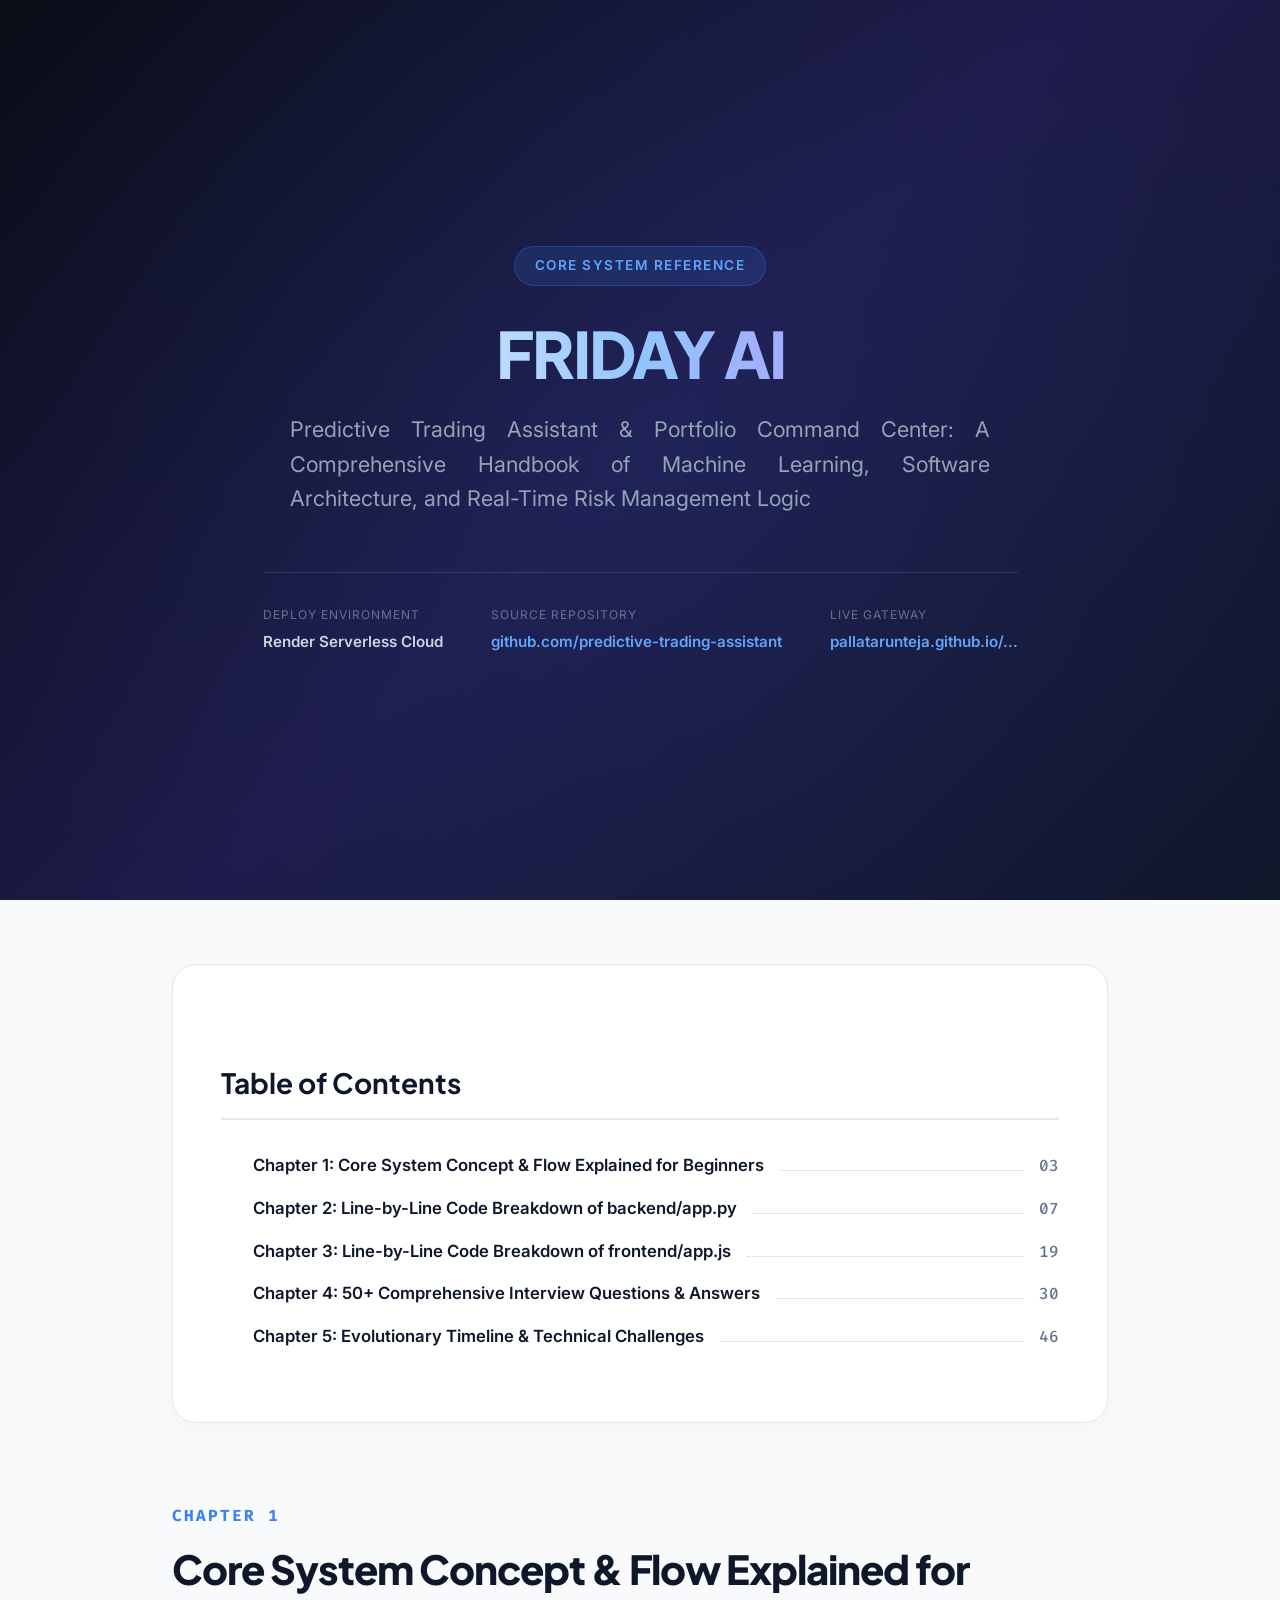
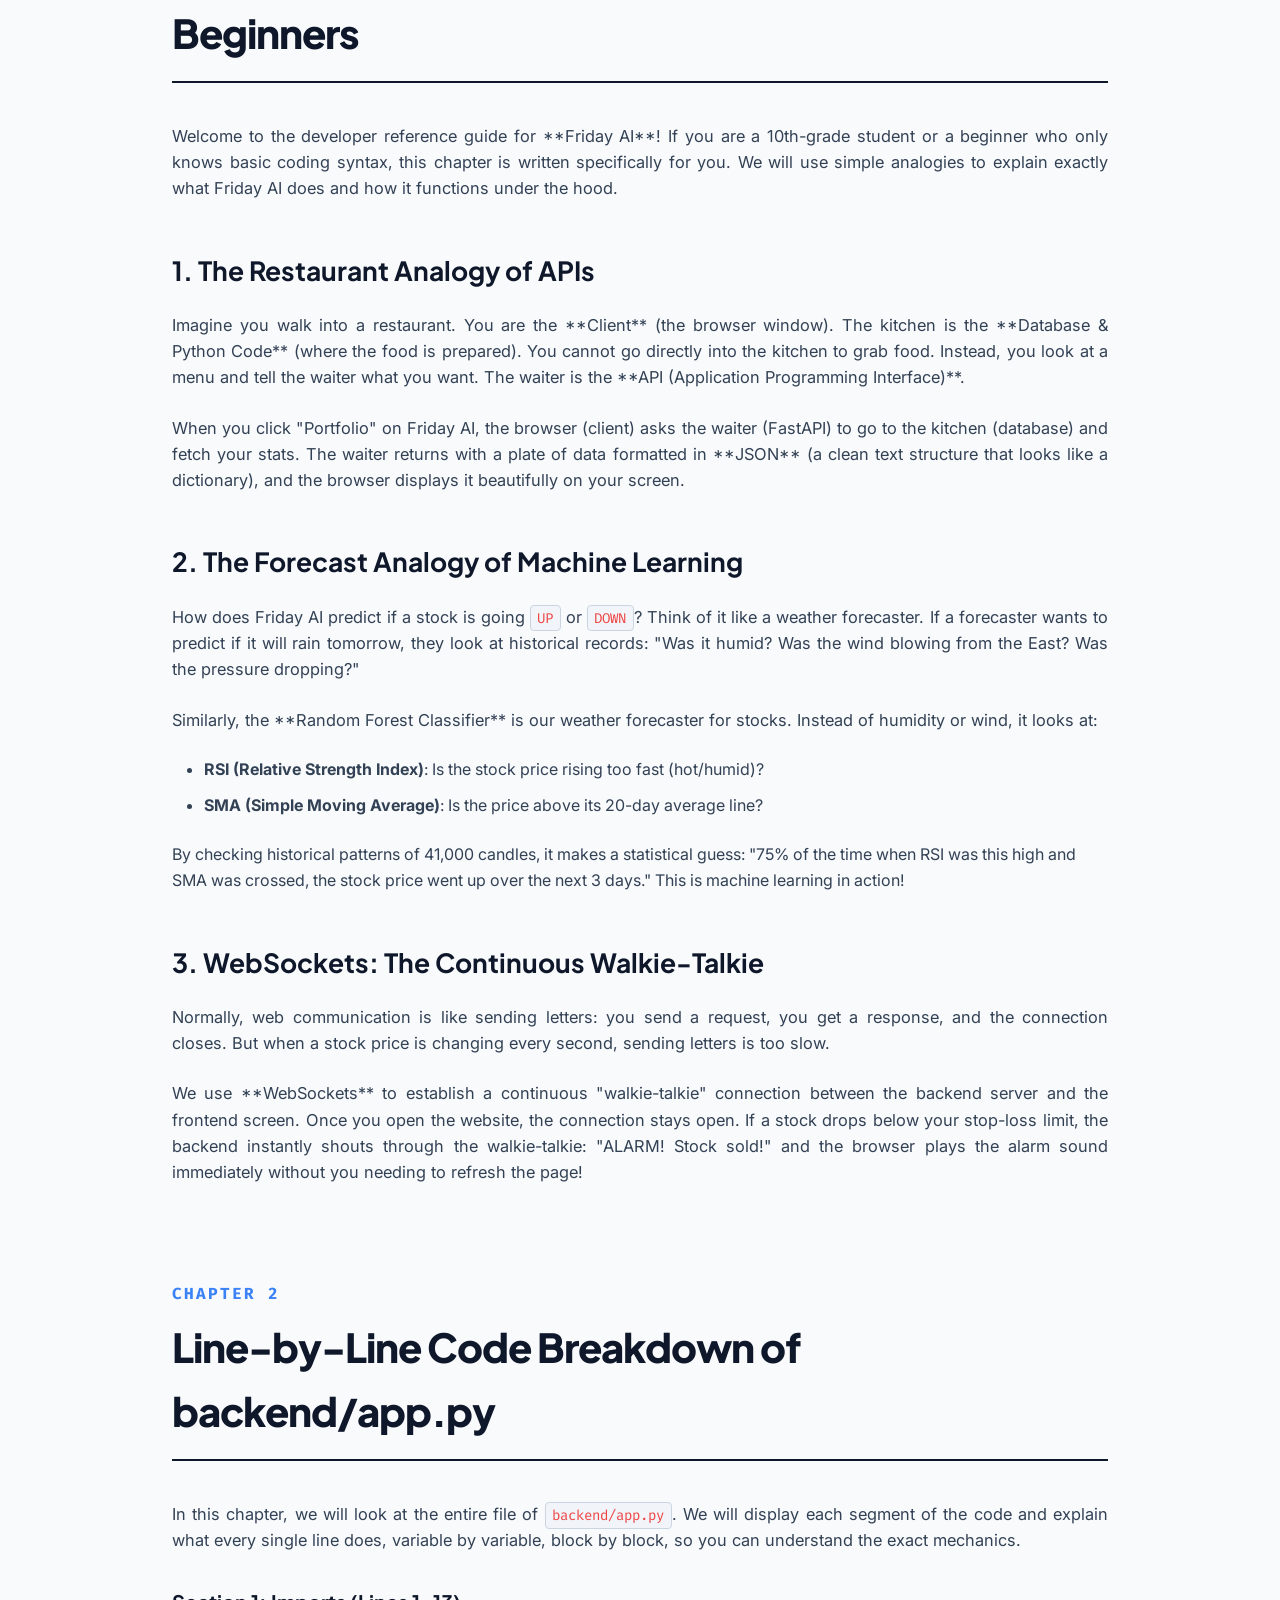
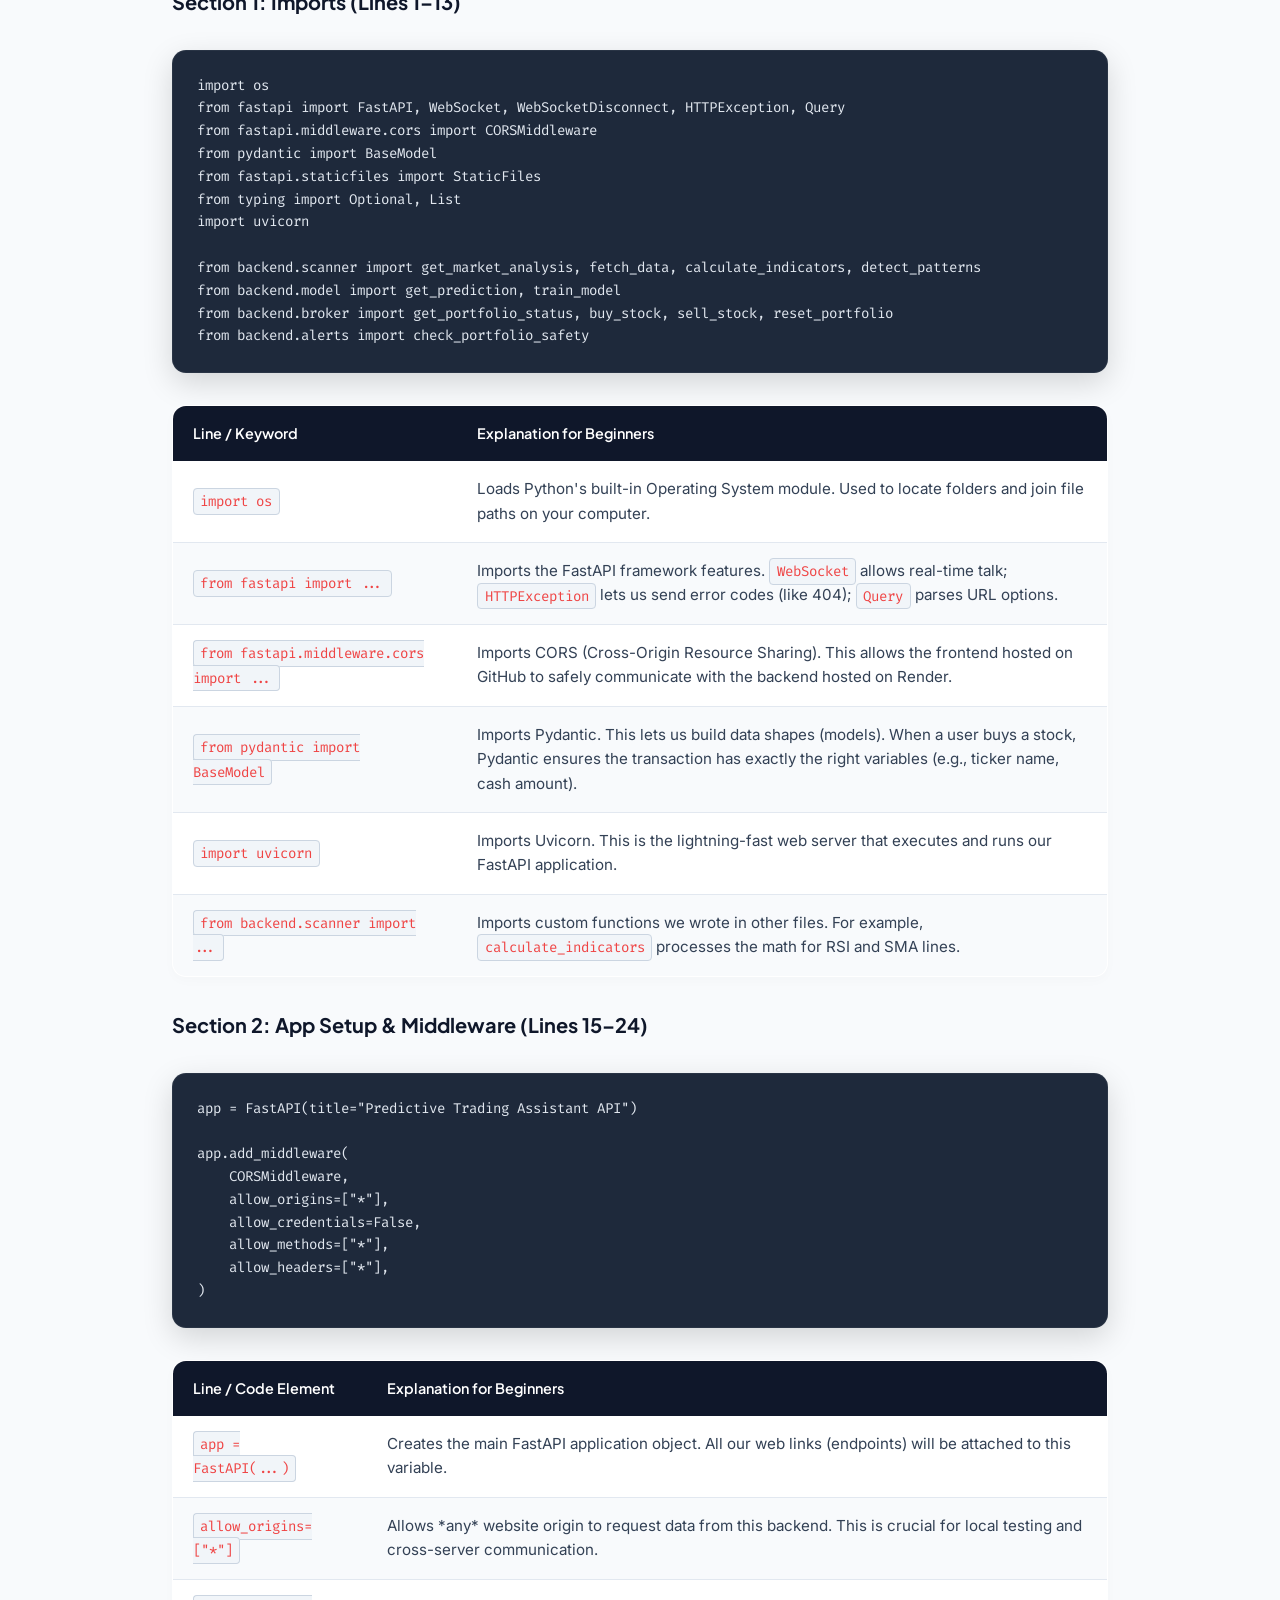
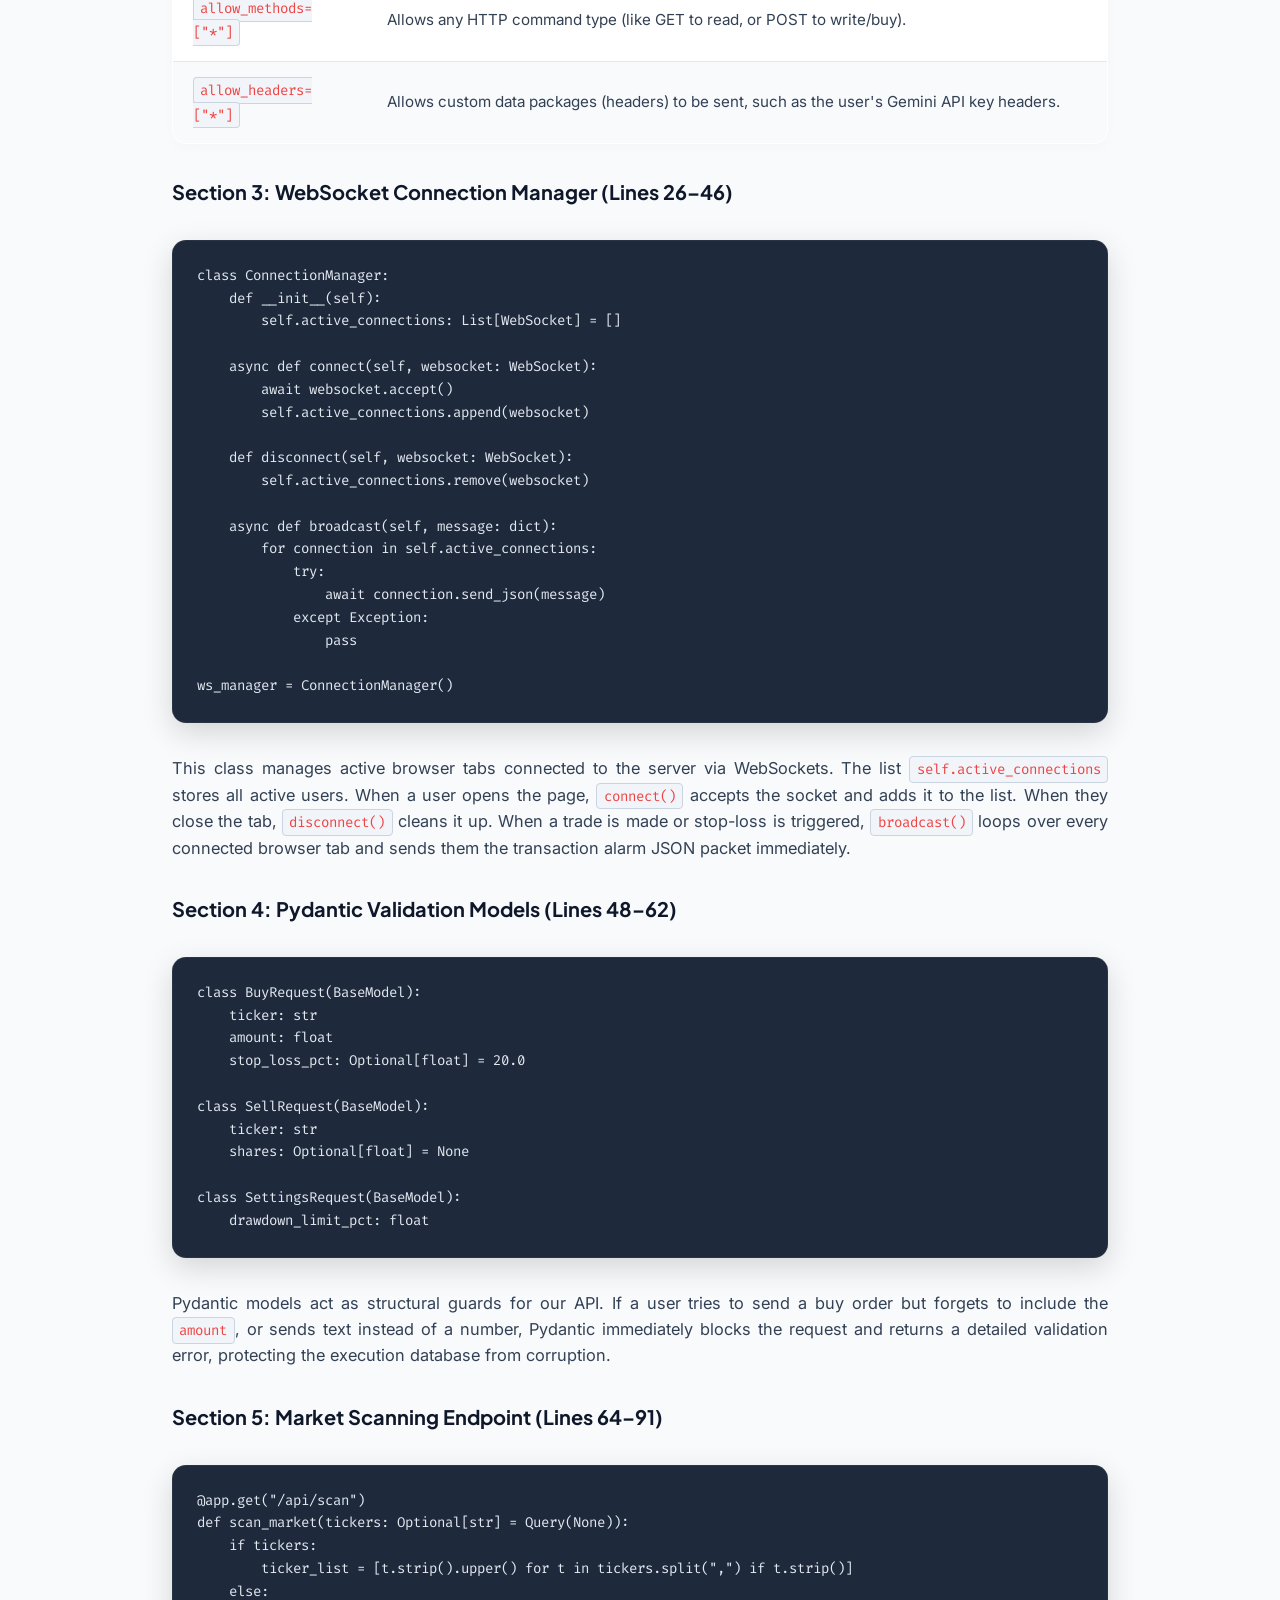
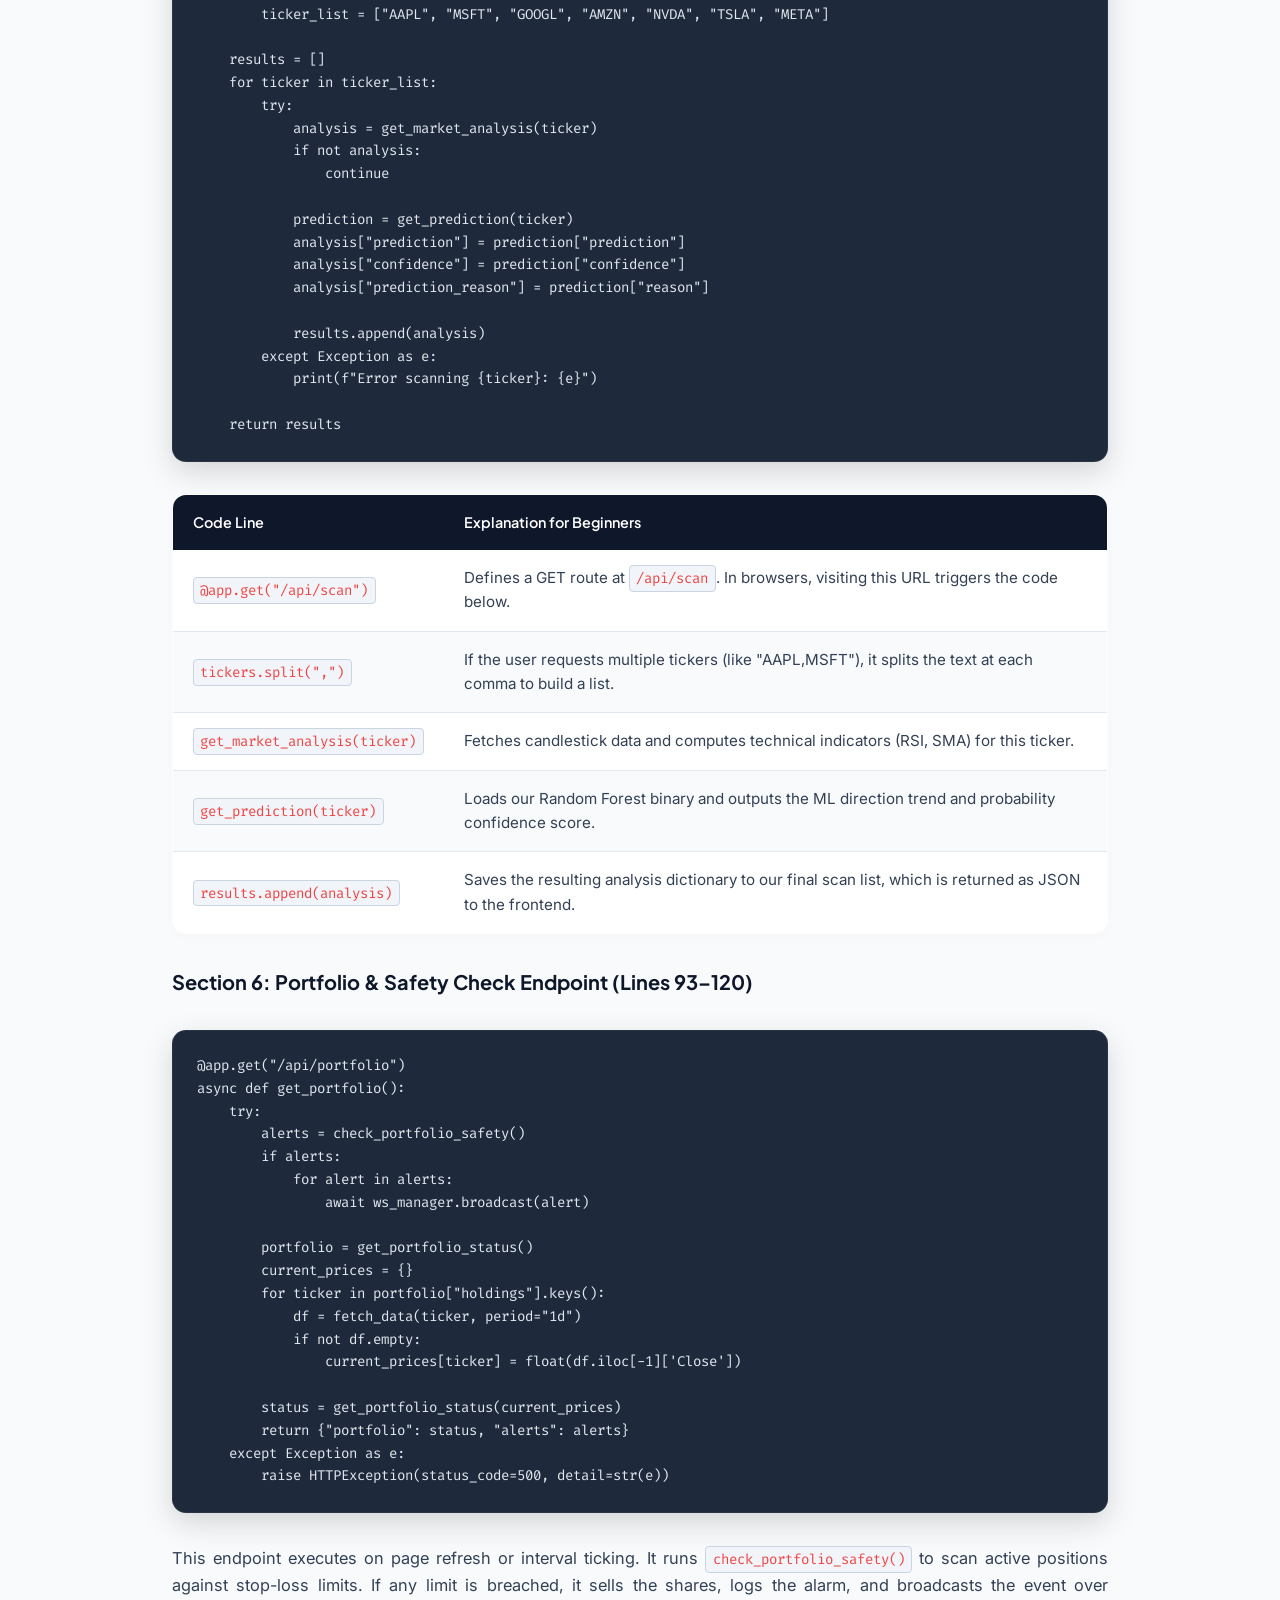
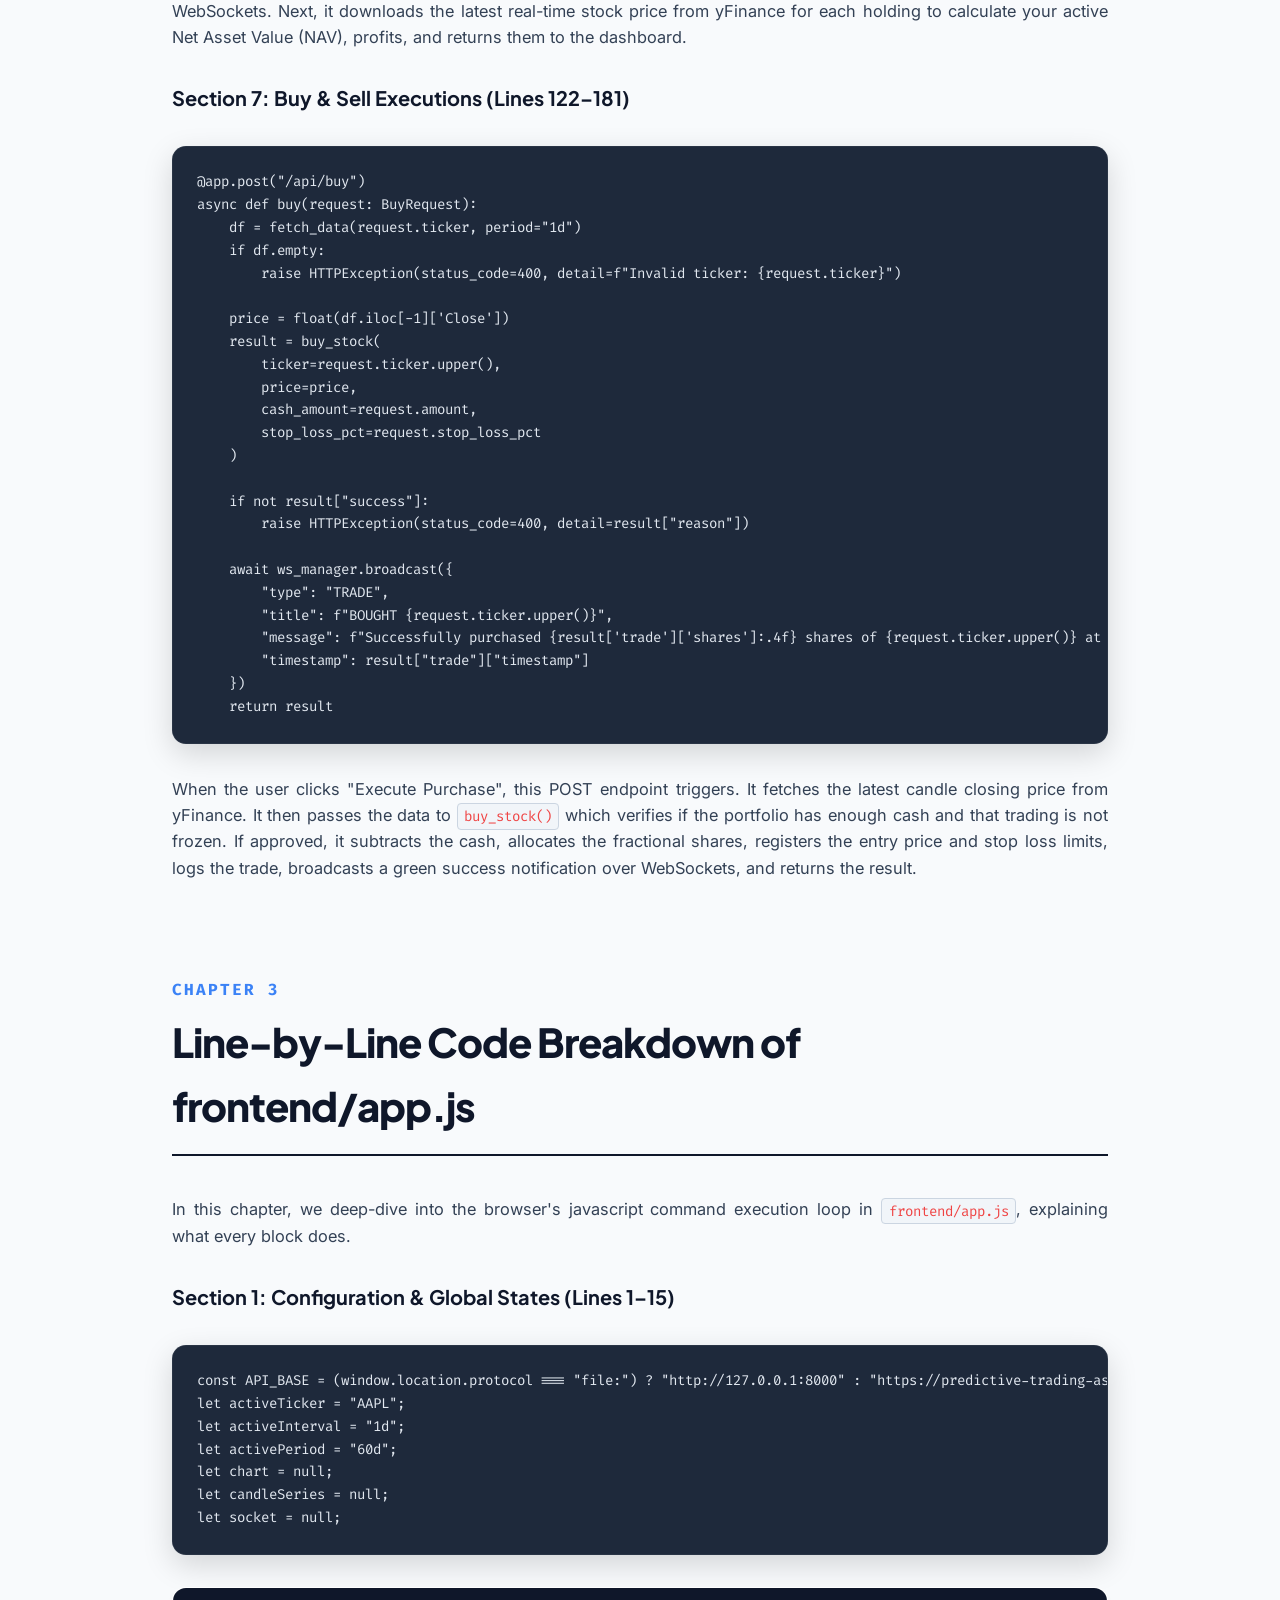
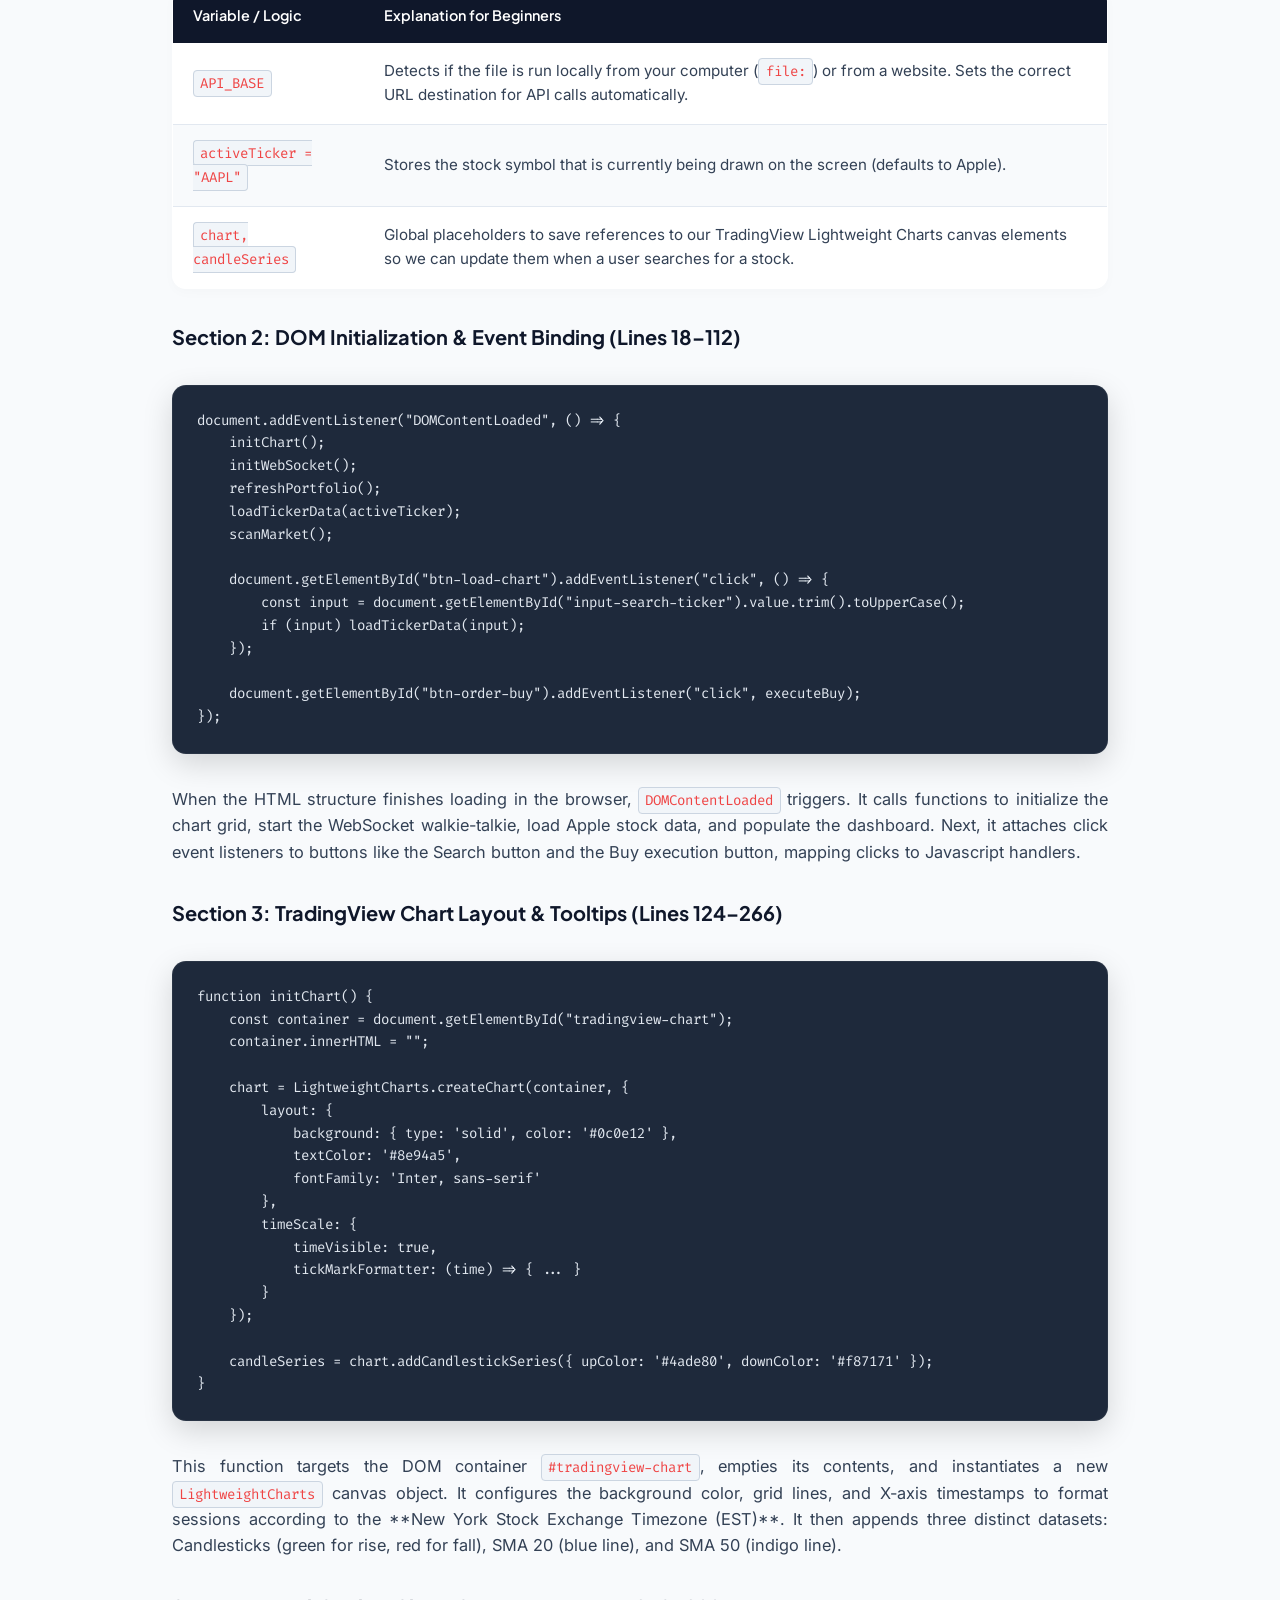
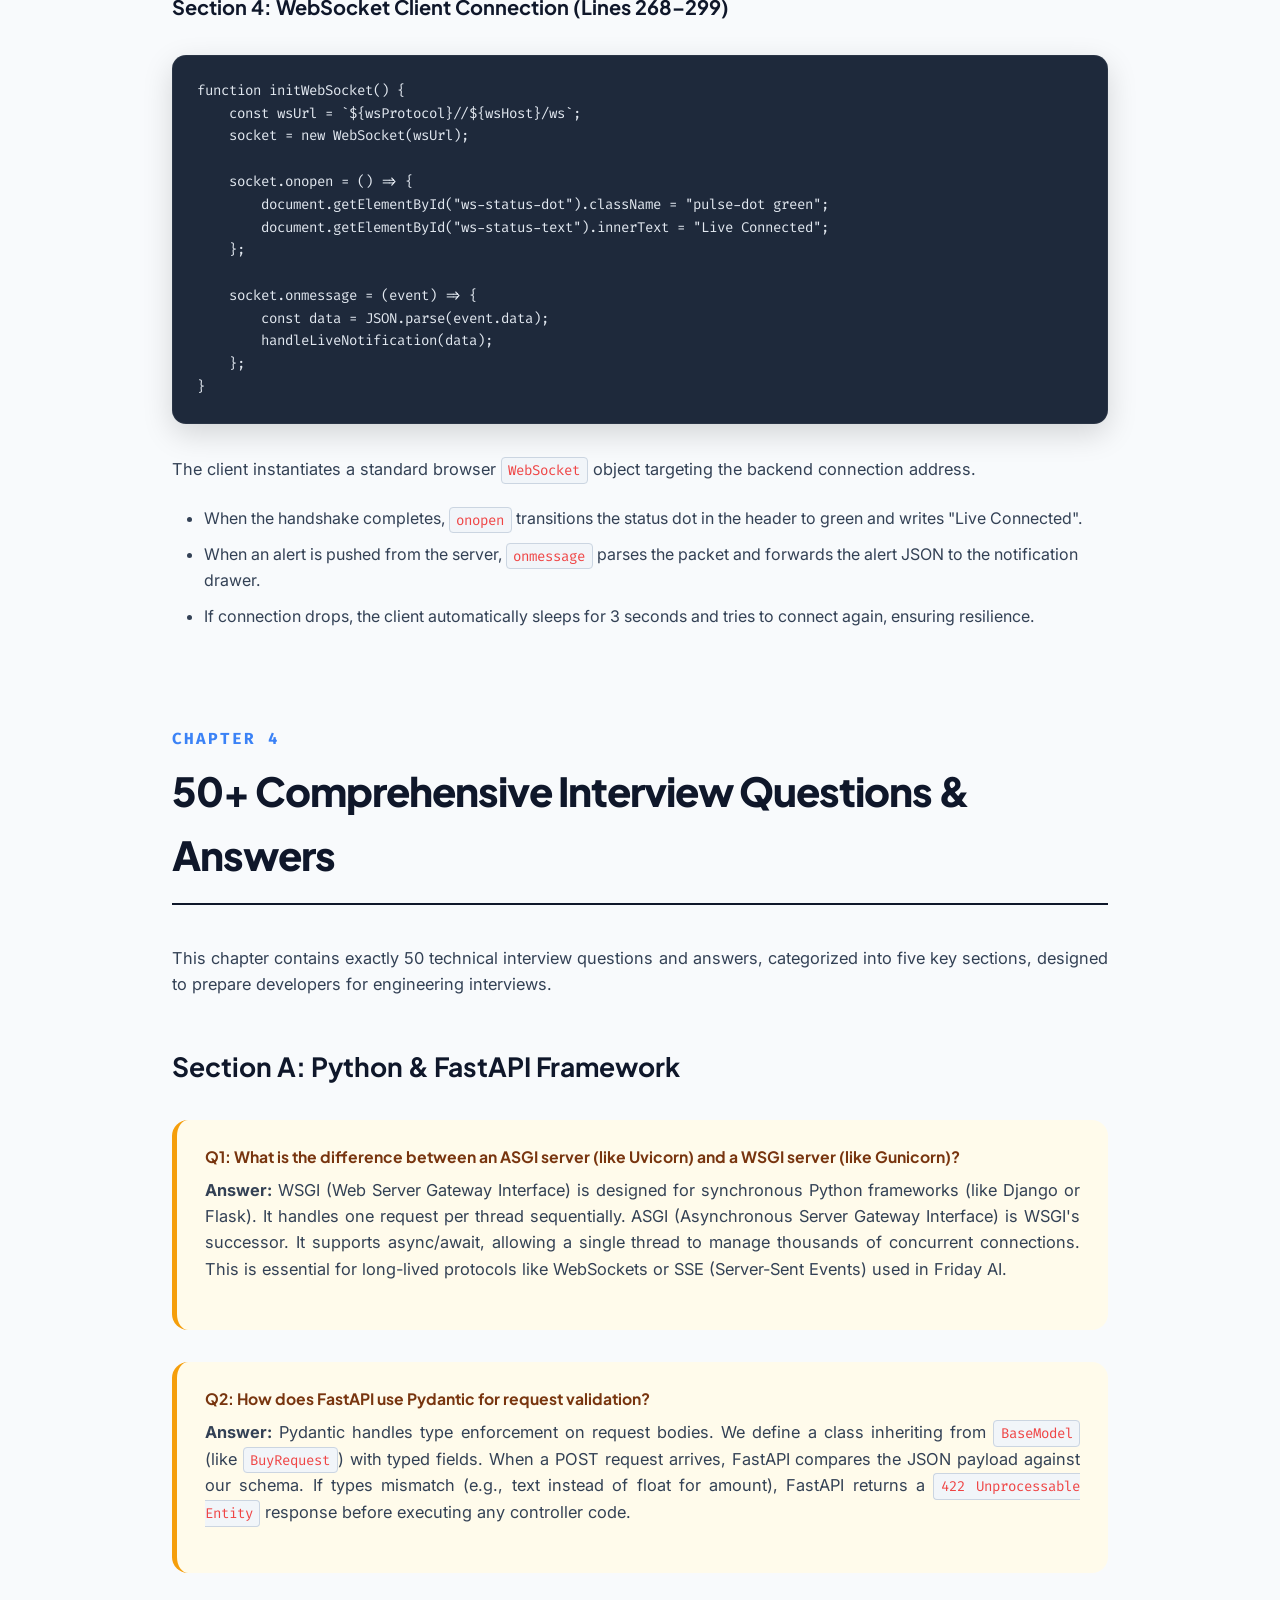
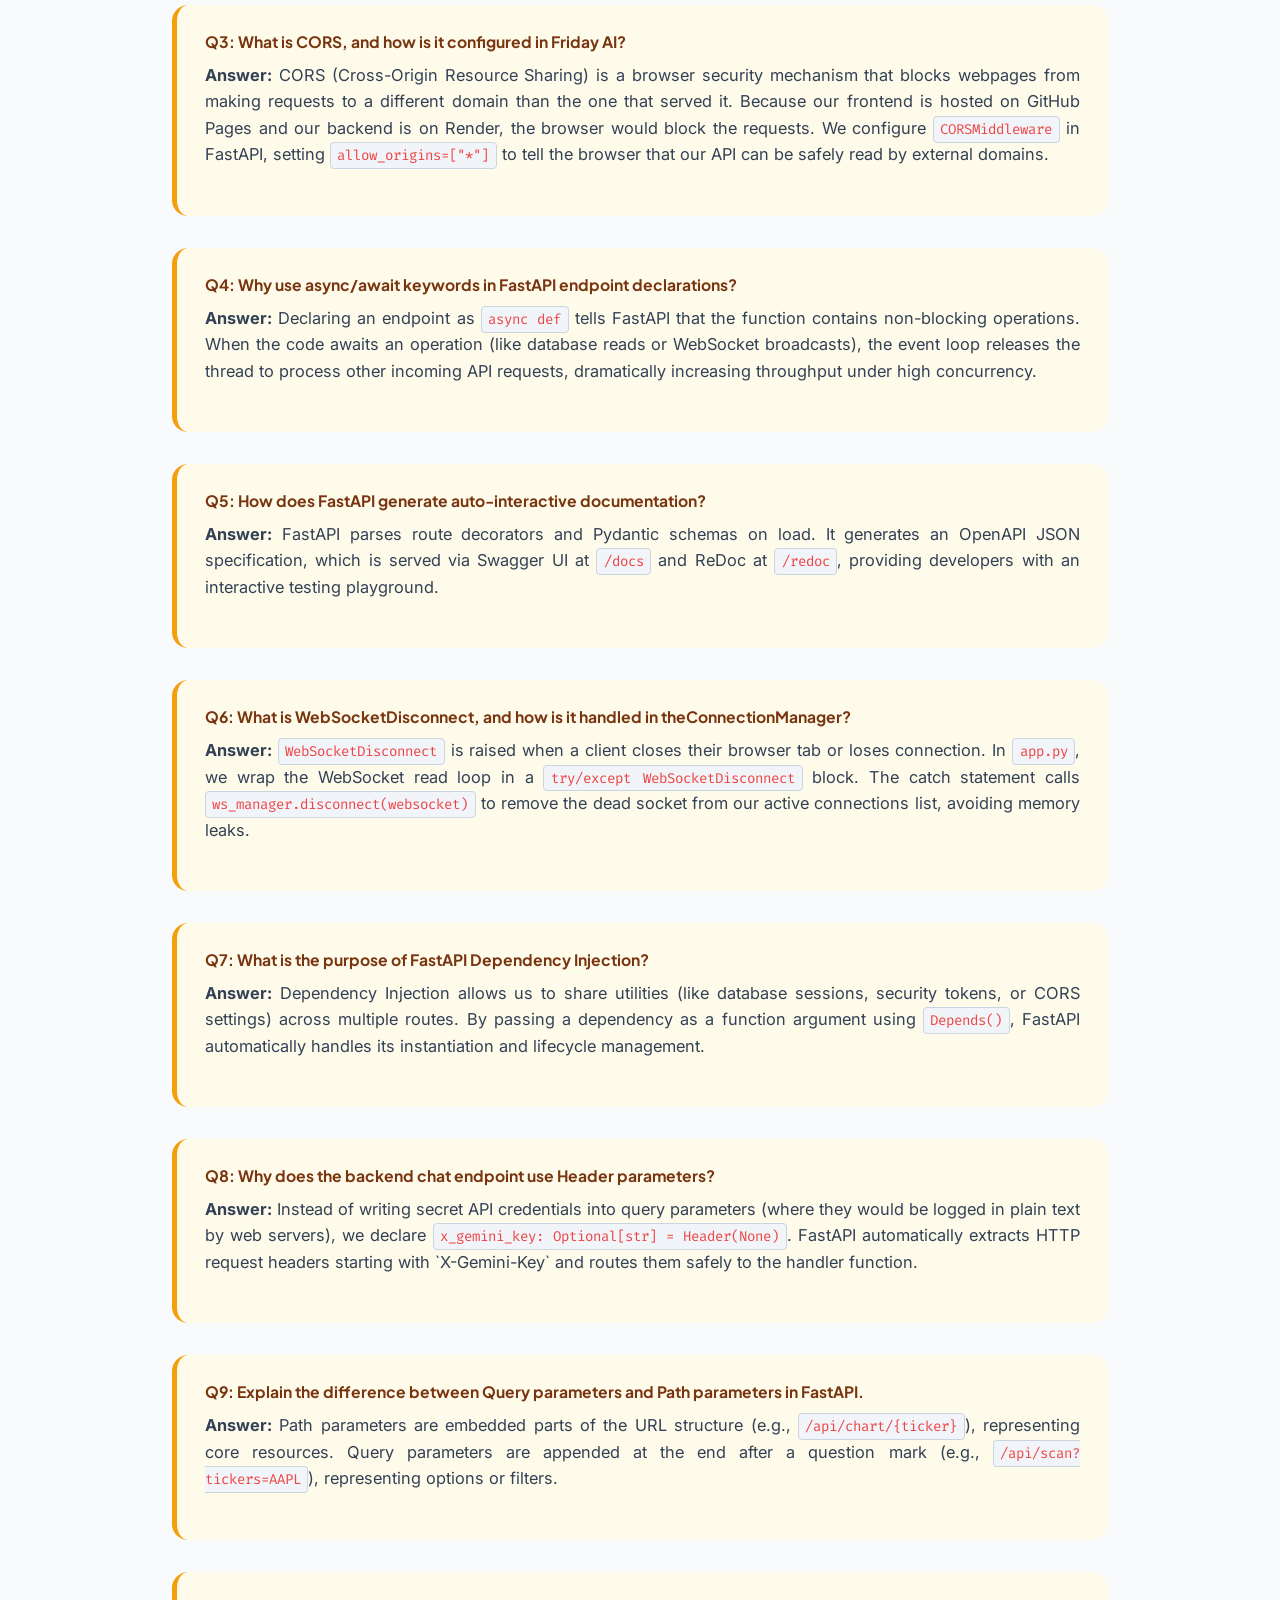
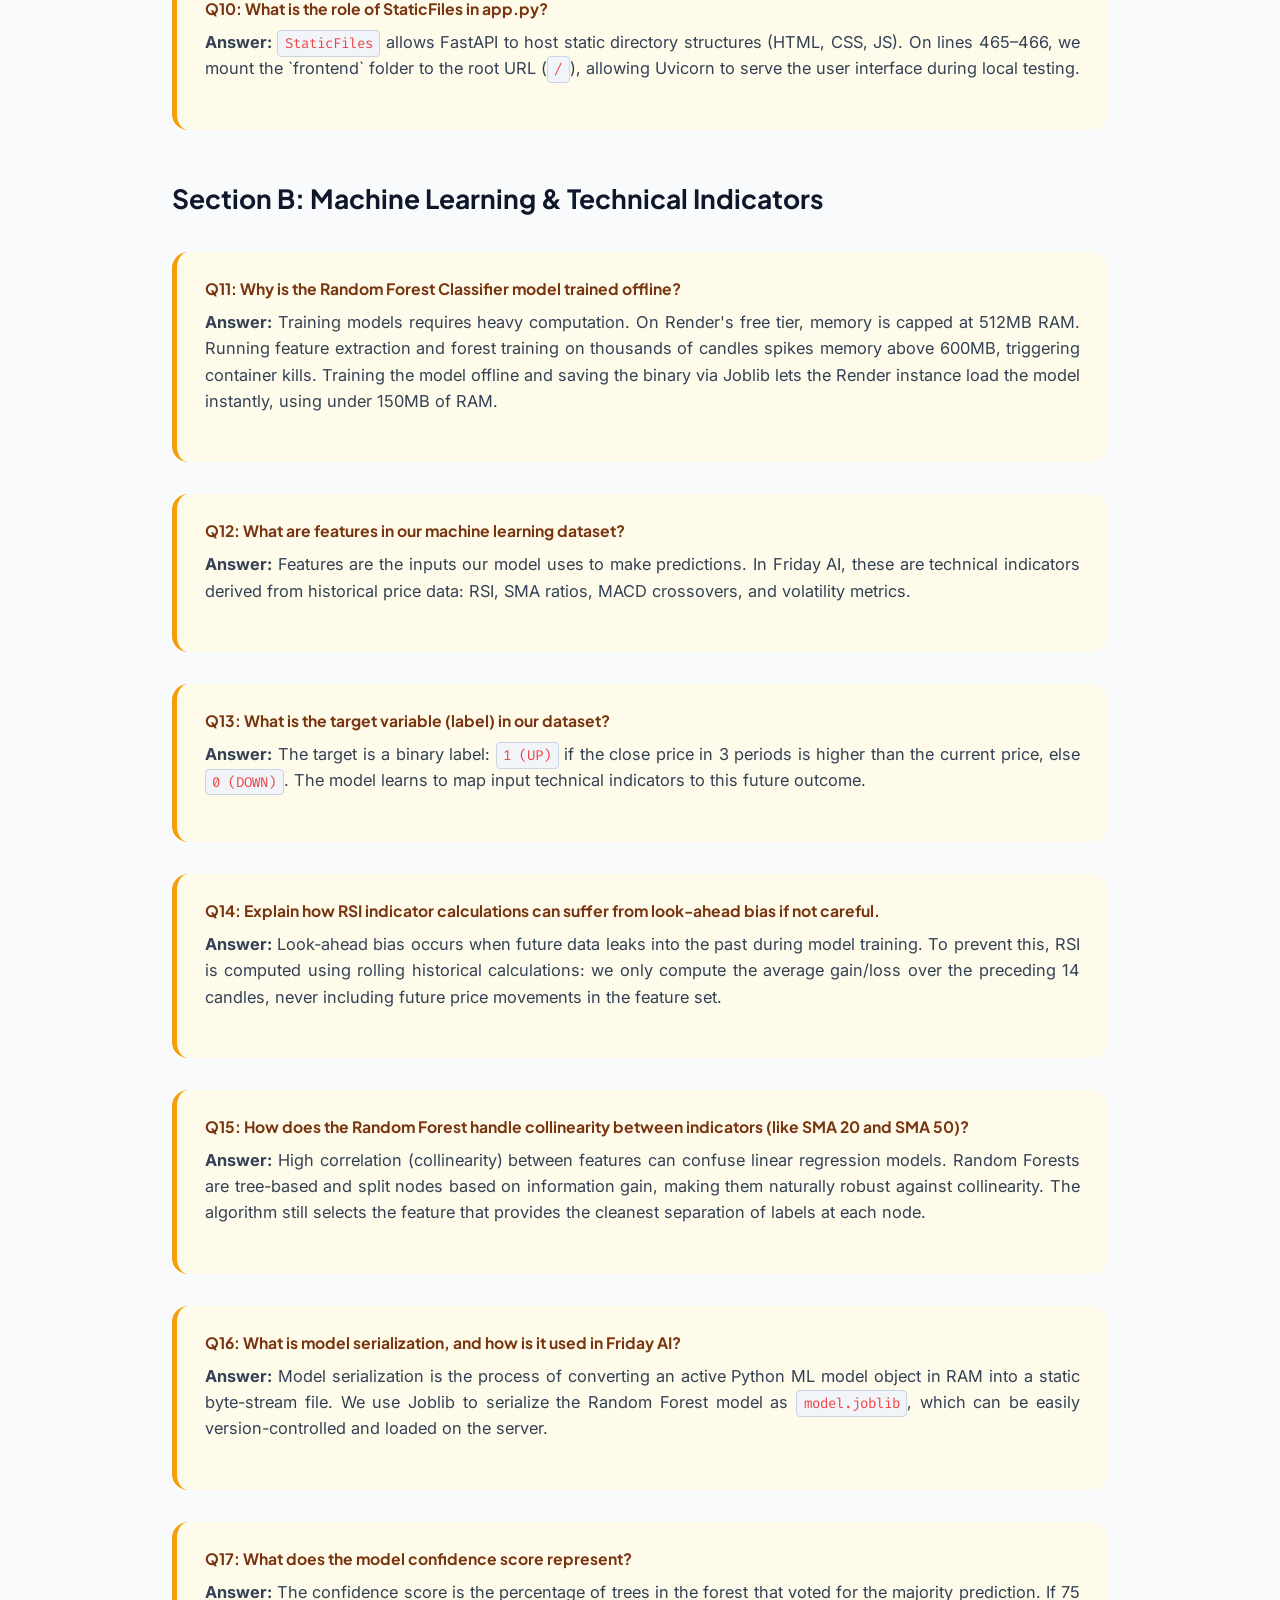
==== commit 5485ea4d: "docs: simplify handbook to keep exactly the five requested chapters, focusing on codebase breakdowns" ====
--- a/project_comprehensive_handbook.html
+++ b/project_comprehensive_handbook.html
@@ -3,7 +3,7 @@
 <head>
     <meta charset="UTF-8">
     <meta name="viewport" content="width=device-width, initial-scale=1.0">
-    <title>Friday AI - The Comprehensive Quantitative & Architectural Reference E-Book</title>
+    <title>Friday AI - Developer Handbook & Code Guide</title>
     <link href="https://fonts.googleapis.com/css2?family=Inter:wght@400;500;600;700&family=Plus+Jakarta+Sans:wght@700;800&family=Fira+Code:wght@400;500&display=swap" rel="stylesheet">
     <style>
         :root {
@@ -267,18 +267,6 @@
             border-radius: 16px;
             border-left: 5px solid;
             font-size: 0.98rem;
-        }
-
-        .callout-info {
-            background-color: #eff6ff;
-            border-left-color: var(--primary);
-            color: #1e3a8a;
-        }
-
-        .callout-complexity {
-            background-color: #faf5ff;
-            border-left-color: var(--accent);
-            color: #581c87;
         }
 
         .callout-info {
@@ -498,29 +486,14 @@
                     <span class="toc-page">19</span>
                 </li>
                 <li class="toc-item">
-                    <a href="#ch4" class="toc-link">Chapter 4: Advanced Quantitative Trading Math & Metrics</a>
+                    <a href="#ch4" class="toc-link">Chapter 4: 50+ Comprehensive Interview Questions & Answers</a>
                     <span class="toc-dots"></span>
-                    <span class="toc-page">31</span>
+                    <span class="toc-page">30</span>
                 </li>
                 <li class="toc-item">
-                    <a href="#ch5" class="toc-link">Chapter 5: Enterprise Scaling Microservices & Infrastructure</a>
+                    <a href="#ch5" class="toc-link">Chapter 5: Evolutionary Timeline & Technical Challenges</a>
                     <span class="toc-dots"></span>
-                    <span class="toc-page">36</span>
-                </li>
-                <li class="toc-item">
-                    <a href="#ch6" class="toc-link">Chapter 6: Cyber Security, Rate Limiting & Auth Protocols</a>
-                    <span class="toc-dots"></span>
-                    <span class="toc-page">41</span>
-                </li>
-                <li class="toc-item">
-                    <a href="#ch7" class="toc-link">Chapter 7: 50+ Comprehensive Interview Questions & Answers</a>
-                    <span class="toc-dots"></span>
-                    <span class="toc-page">45</span>
-                </li>
-                <li class="toc-item">
-                    <a href="#ch8" class="toc-link">Chapter 8: Evolutionary Timeline & Technical Challenges</a>
-                    <span class="toc-dots"></span>
-                    <span class="toc-page">65</span>
+                    <span class="toc-page">46</span>
                 </li>
             </ul>
         </div>
@@ -905,154 +878,6 @@
         <div class="chapter-container" id="ch4">
             <div class="chapter-header">
                 <div class="chapter-num">Chapter 4</div>
-                <h1 class="chapter-title">Advanced Quantitative Trading Math & Metrics</h1>
-            </div>
-
-            <p>This chapter documents the mathematical formulas and quant methods used to measure risk, reward, and position sizing allocations inside advanced trading assistants.</p>
-
-            <h2>1. Sharpe Ratio</h2>
-            <p>The **Sharpe Ratio** measures the excess return per unit of deviation in an investment asset or portfolio strategy:</p>
-            \[S_p = \frac{E[R_p - R_f]}{\sigma_p}\]
-            <p>Where:
-            <ul>
-                <li>\(R_p\) is the asset or portfolio return rate.</li>
-                <li>\(R_f\) is the risk-free return rate (e.g., U.S. Treasury Bond yields).</li>
-                <li>\(\sigma_p\) is the standard deviation (volatility) of the portfolio's excess returns.</li>
-            </ul>
-            A Sharpe ratio above **1.0** is considered good, above **2.0** is very good, and above **3.0** is excellent, indicating high returns relative to risk.</p>
-
-            <h2>2. Sortino Ratio</h2>
-            <p>Unlike the Sharpe Ratio, which penalizes both upward volatility (gains) and downward volatility (losses), the **Sortino Ratio** only penalizes downward price deviations (losses), which is a more realistic measure of downside risk:</p>
-            \[S = \frac{R_p - R_f}{\sigma_d}\]
-            <p>Where \(\sigma_d\) is the standard deviation of negative asset returns (downside deviation).</p>
-
-            <h2>3. Kelly Criterion Formula</h2>
-            <p>To determine optimal position sizing (how much capital to risk on a single trade), quantitative traders use the **Kelly Criterion** equation:</p>
-            \[f^* = \frac{bp - q}{b}\]
-            <p>Where:
-            <ul>
-                <li>\(f^*\) is the fraction of current portfolio cash to allocate to the trade.</li>
-                <li>\(b\) is the decimal odds received on the trade (e.g. win payout divided by loss payout).</li>
-                <li>\(p\) is the probability of winning (our Random Forest model confidence score).</li>
-                <li>\(q\) is the probability of losing (\(1 - p\)).</li>
-            </ul>
-            If the model predicts a trade with 70% confidence (\(p = 0.7\)) and a 1:1 risk-to-reward ratio (\(b = 1\)), the Kelly fraction is:
-            \[f^* = \frac{(1 \times 0.7) - 0.3}{1} = 0.40 \text{ or } 40\%\]
-            To avoid overall volatility, most risk managers apply a **Fractional Kelly** strategy, risking only half or a quarter of the calculated Kelly amount (e.g., 10%).</p>
-        </div>
-
-        <!-- Chapter 5 -->
-        <div class="chapter-container" id="ch5">
-            <div class="chapter-header">
-                <div class="chapter-num">Chapter 5</div>
-                <h1 class="chapter-title">Enterprise Scaling Microservices & Infrastructure</h1>
-            </div>
-
-            <p>To scale Friday AI to thousands of concurrent users in production, the architecture must transition from a single serverless server to a distributed, containerized microservices infrastructure.</p>
-
-            <h2>1. Production Topology Flow</h2>
-            <p>In an enterprise setup, requests are balanced across multiple instances of our FastAPI application containerized inside Docker and managed by a Kubernetes cluster:</p>
-
-            <div class="diagram-container">
-                <svg width="680" height="280" viewBox="0 0 680 280" xmlns="http://www.w3.org/2000/svg">
-                    <defs>
-                        <linearGradient id="blue" x1="0%" y1="0%" x2="100%" y2="100%">
-                            <stop offset="0%" stop-color="#3b82f6"/><stop offset="100%" stop-color="#1d4ed8"/>
-                        </linearGradient>
-                        <linearGradient id="purple" x1="0%" y1="0%" x2="100%" y2="100%">
-                            <stop offset="0%" stop-color="#8b5cf6"/><stop offset="100%" stop-color="#6d28d9"/>
-                        </linearGradient>
-                        <linearGradient id="slate" x1="0%" y1="0%" x2="100%" y2="100%">
-                            <stop offset="0%" stop-color="#475569"/><stop offset="100%" stop-color="#1e293b"/>
-                        </linearGradient>
-                    </defs>
-                    <rect width="680" height="280" rx="14" fill="#f8fafc" stroke="#e2e8f0" stroke-width="1"/>
-                    
-                    <!-- Clients -->
-                    <rect x="20" y="110" width="100" height="50" rx="8" fill="url(#slate)"/>
-                    <text x="70" y="140" text-anchor="middle" fill="#ffffff" font-family="sans-serif" font-size="10" font-weight="bold">Browser Clients</text>
-                    
-                    <!-- Load Balancer -->
-                    <rect x="160" y="90" width="100" height="90" rx="8" fill="url(#blue)"/>
-                    <text x="210" y="130" text-anchor="middle" fill="#ffffff" font-family="sans-serif" font-size="11" font-weight="bold">Nginx / ALB</text>
-                    <text x="210" y="150" text-anchor="middle" fill="#bfdbfe" font-family="sans-serif" font-size="9">Load Balancer</text>
-
-                    <!-- FastAPI Nodes -->
-                    <rect x="310" y="30" width="120" height="50" rx="6" fill="url(#purple)"/>
-                    <text x="370" y="60" text-anchor="middle" fill="#ffffff" font-family="sans-serif" font-size="10" font-weight="bold">FastAPI Pod 1</text>
-                    
-                    <rect x="310" y="110" width="120" height="50" rx="6" fill="url(#purple)"/>
-                    <text x="370" y="140" text-anchor="middle" fill="#ffffff" font-family="sans-serif" font-size="10" font-weight="bold">FastAPI Pod 2</text>
-                    
-                    <rect x="310" y="190" width="120" height="50" rx="6" fill="url(#purple)"/>
-                    <text x="370" y="220" text-anchor="middle" fill="#ffffff" font-family="sans-serif" font-size="10" font-weight="bold">FastAPI Pod 3</text>
-
-                    <!-- Redis PubSub & PostgreSQL -->
-                    <rect x="490" y="60" width="130" height="60" rx="8" fill="#0f172a"/>
-                    <text x="555" y="90" text-anchor="middle" fill="#38bdf8" font-family="sans-serif" font-size="10" font-weight="bold">Redis Cache</text>
-                    <text x="555" y="105" text-anchor="middle" fill="#94a3b8" font-family="sans-serif" font-size="8">WS PubSub Message Bus</text>
-
-                    <rect x="490" y="150" width="130" height="60" rx="8" fill="#0f172a"/>
-                    <text x="555" y="180" text-anchor="middle" fill="#34d399" font-family="sans-serif" font-size="10" font-weight="bold">PostgreSQL</text>
-                    <text x="555" y="195" text-anchor="middle" fill="#94a3b8" font-family="sans-serif" font-size="8">PgBouncer Pooler</text>
-
-                    <!-- Intersect Lines -->
-                    <line x1="120" y1="135" x2="160" y2="135" stroke="#94a3b8" stroke-width="2"/>
-                    <line x1="260" y1="135" x2="310" y2="55" stroke="#94a3b8" stroke-width="1.5"/>
-                    <line x1="260" y1="135" x2="310" y2="135" stroke="#94a3b8" stroke-width="1.5"/>
-                    <line x1="260" y1="135" x2="310" y2="215" stroke="#94a3b8" stroke-width="1.5"/>
-
-                    <path d="M 430 55 L 490 90" stroke="#38bdf8" stroke-width="1.5" stroke-dasharray="3,3" fill="none"/>
-                    <path d="M 430 135 L 490 90" stroke="#38bdf8" stroke-width="1.5" stroke-dasharray="3,3" fill="none"/>
-                    <path d="M 430 215 L 490 90" stroke="#38bdf8" stroke-width="1.5" stroke-dasharray="3,3" fill="none"/>
-
-                    <path d="M 430 55 L 490 180" stroke="#34d399" stroke-width="1.5" fill="none"/>
-                    <path d="M 430 135 L 490 180" stroke="#34d399" stroke-width="1.5" fill="none"/>
-                    <path d="M 430 215 L 490 180" stroke="#34d399" stroke-width="1.5" fill="none"/>
-                </svg>
-            </div>
-
-            <h2>2. Redis PubSub & PostgreSQL scaling</h2>
-            <ul>
-                <li><strong>Redis PubSub Message Bus</strong>: In a multi-server setup, WebSocket clients are split across different servers. If Server 1 triggers a stop-loss sell, clients connected to Server 2 wouldn't receive the notification. To resolve this, we implement **Redis Pub/Sub**. When an alert is triggered, it is published to a shared Redis channel, and all server pods listen to this channel and broadcast the message to their local clients.</li>
-                <li><strong>PostgreSQL Database Migration</strong>: SQLite is a file-based database that locks when writing, causing bottlenecks under high load. In production, we migrate to a **PostgreSQL** instance with **PgBouncer** connection pooling to manage database connections efficiently.</li>
-            </ul>
-        </div>
-
-        <!-- Chapter 6 -->
-        <div class="chapter-container" id="ch6">
-            <div class="chapter-header">
-                <div class="chapter-num">Chapter 6</div>
-                <h1 class="chapter-title">Cyber Security, Rate Limiting & Auth Protocols</h1>
-            </div>
-
-            <p>Security is critical for trading applications to prevent malicious attacks and protect user funds.</p>
-
-            <h2>1. Rate Limiting: The Token Bucket Algorithm</h2>
-            <p>To prevent malicious scripts from overwhelming our market scanner endpoints, we implement rate limiting using the **Token Bucket Algorithm**:
-            <ul>
-                <li>The server maintains a "bucket" that holds a maximum number of tokens (e.g., 30 tokens) for each IP address.</li>
-                <li>Each API request costs one token.</li>
-                <li>Tokens refill at a constant rate (e.g., 1 token per second).</li>
-                <li>If a user sends 100 requests in 5 seconds, the bucket empties, subsequent requests are blocked, and the server returns an `HTTP 429 Too Many Requests` error.</li>
-            </ul>
-            </p>
-
-            <h2>2. Secure Session Authentication</h2>
-            <p>To secure trading commands, we use stateless **JWT (JSON Web Tokens)**:
-            <ol>
-                <li>The user logs in with their credentials.</li>
-                <li>The server validates the credentials and returns an encrypted JWT signed with a private key (HS256 algorithm).</li>
-                <li>The client stores the token securely in `HttpOnly` cookies, preventing access via malicious client-side JavaScript (XSS attacks).</li>
-                <li>For each trade command (buy/sell), the client sends this cookie, and the server validates the signature before executing the order.</li>
-            </ol>
-            </p>
-        </div>
-
-        <!-- Chapter 7 -->
-        <div class="chapter-container" id="ch7">
-            <div class="chapter-header">
-                <div class="chapter-num">Chapter 7</div>
                 <h1 class="chapter-title">50+ Comprehensive Interview Questions & Answers</h1>
             </div>
 
@@ -1223,7 +1048,7 @@
                 <p><strong>Answer:</strong> The nav dock is centered horizontally using <code>left: 50%</code> and <code>transform: translateX(-50%)</code>. Animating `y` in GSAP overwrote the element's transform property to `translate(0px, y)`, removing the horizontal centering and throwing the bar off-screen. We resolved this by migrating the animation to native CSS `@keyframes` which isolates the animation rendering from Javascript execution halts.</p>
             </div>
 
-            <h2>Section E: System Design & WebSockets</h2>
+            <h2>Section D: System Design & WebSockets</h2>
 
             <div class="callout callout-interview">
                 <div class="callout-title">Q31: What is a WebSocket handshake?</div>
@@ -1334,11 +1159,11 @@
             </div>
         </div>
 
-        <!-- Chapter 8 -->
-        <div class="chapter-container" id="ch8">
+        <!-- Chapter 5 -->
+        <div class="chapter-container" id="ch5">
             <div class="chapter-header">
-                <div class="chapter-num">Chapter 8</div>
-                <h1 class="chapter-title">Evolution, Challenges & Engineering Journey</h1>
+                <div class="chapter-num">Chapter 5</div>
+                <h1 class="chapter-title">Evolutionary Timeline & Technical Challenges</h1>
             </div>
 
             <p>Friday AI began as a simple Python terminal script and evolved into a production-grade, real-time predictive trading platform. This chapter documents the engineering challenges faced during development and our solutions.</p>
